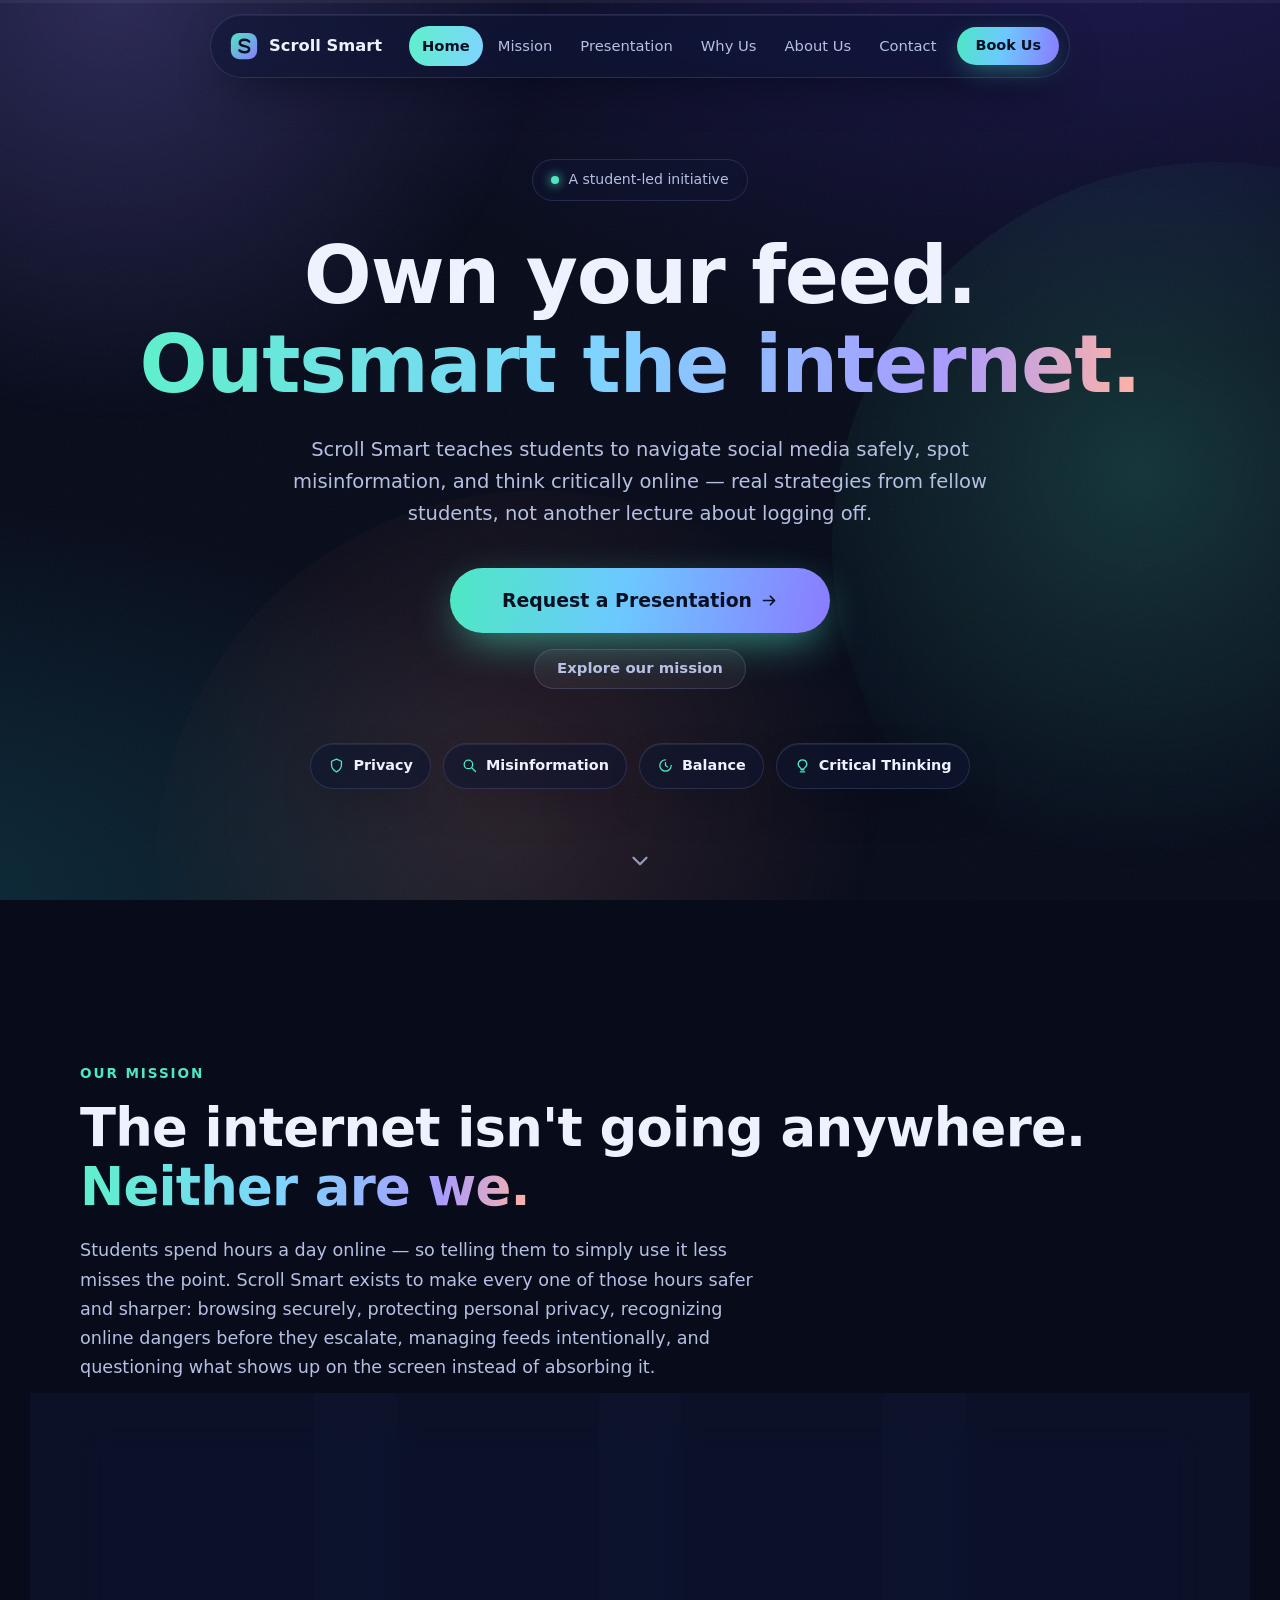
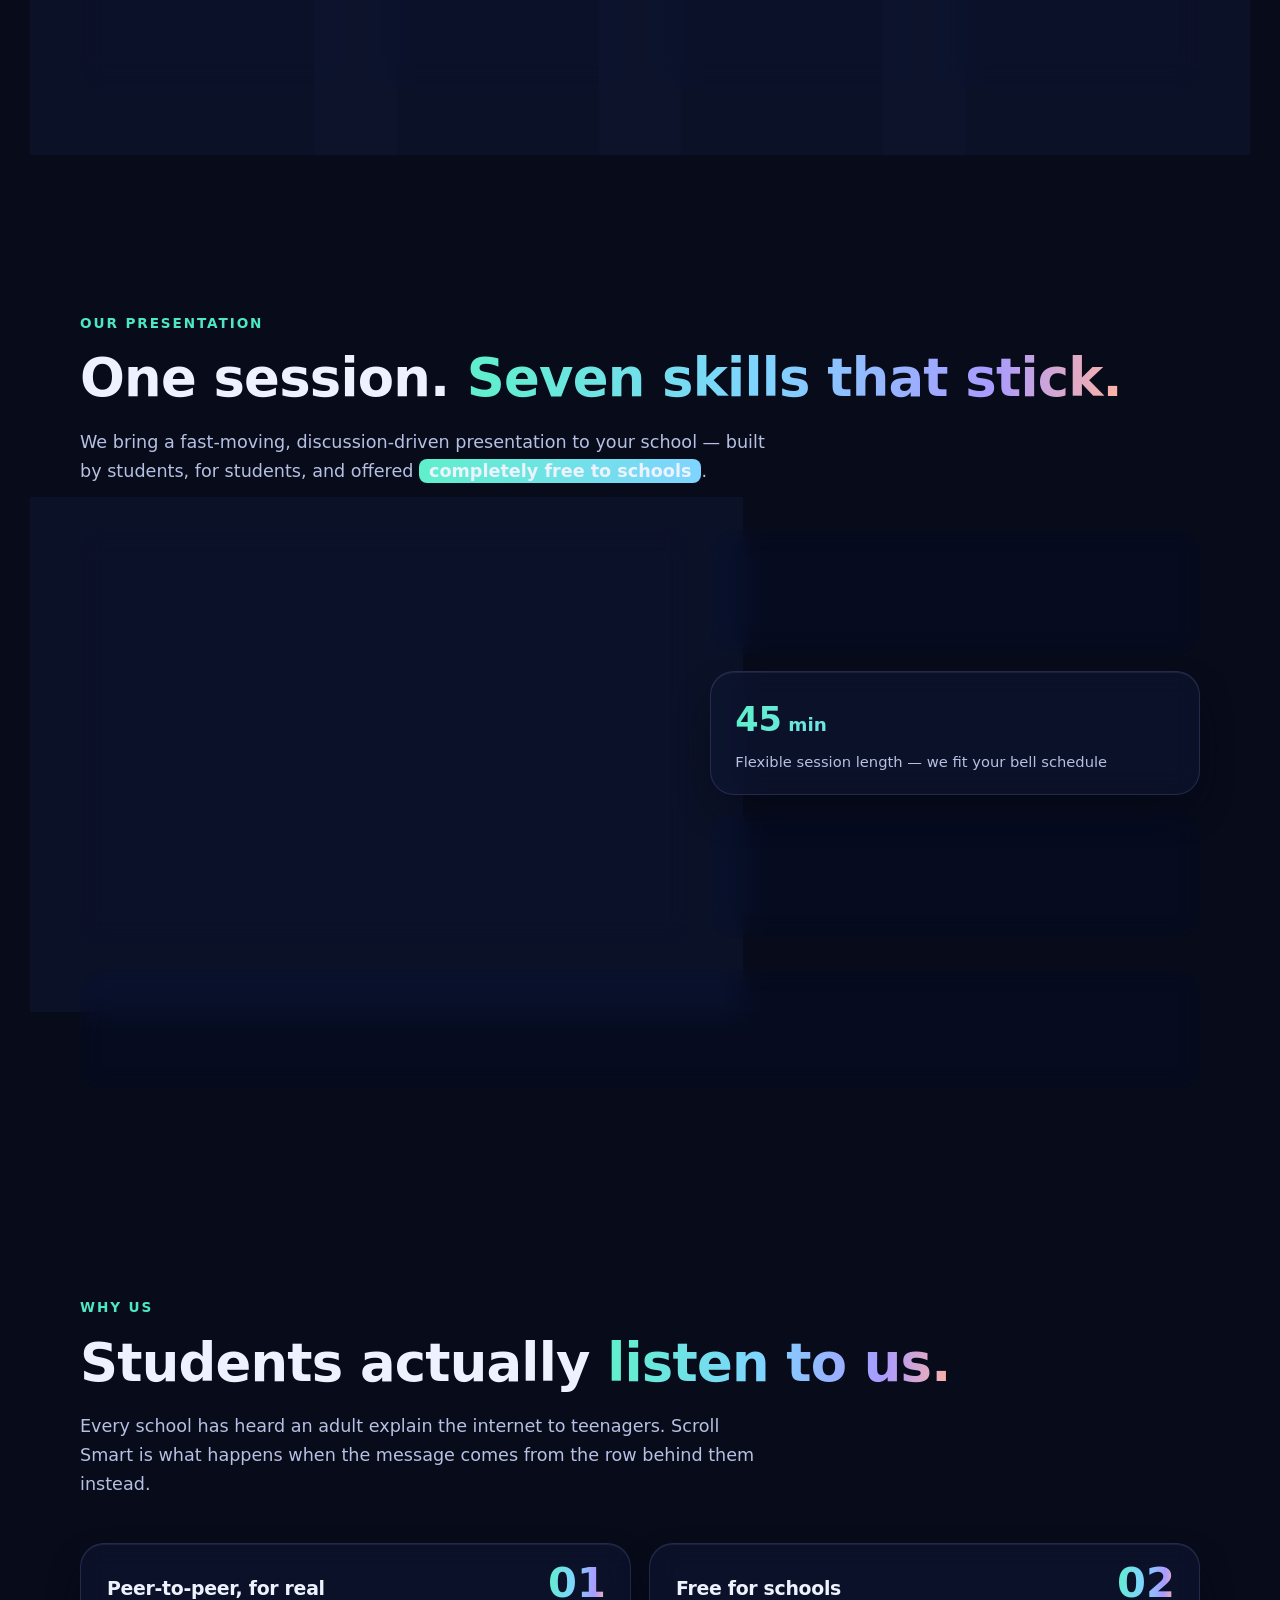
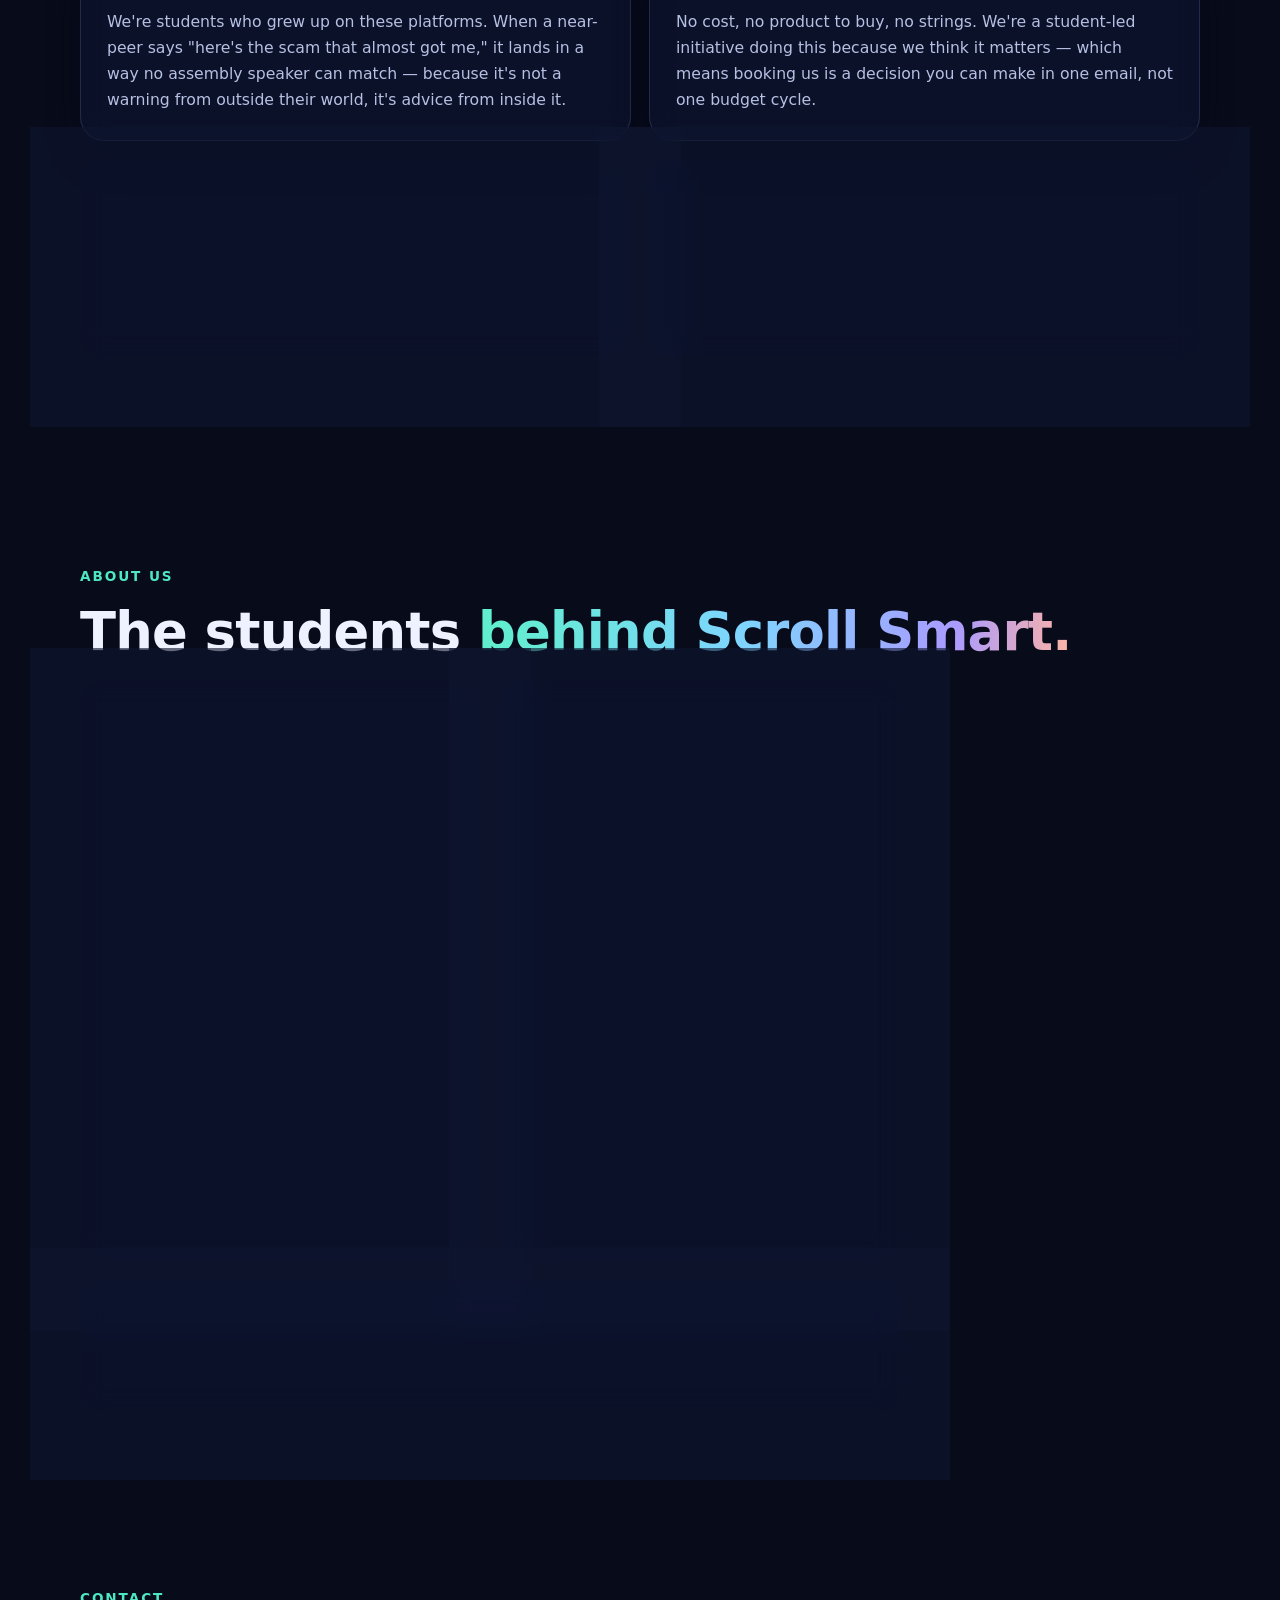
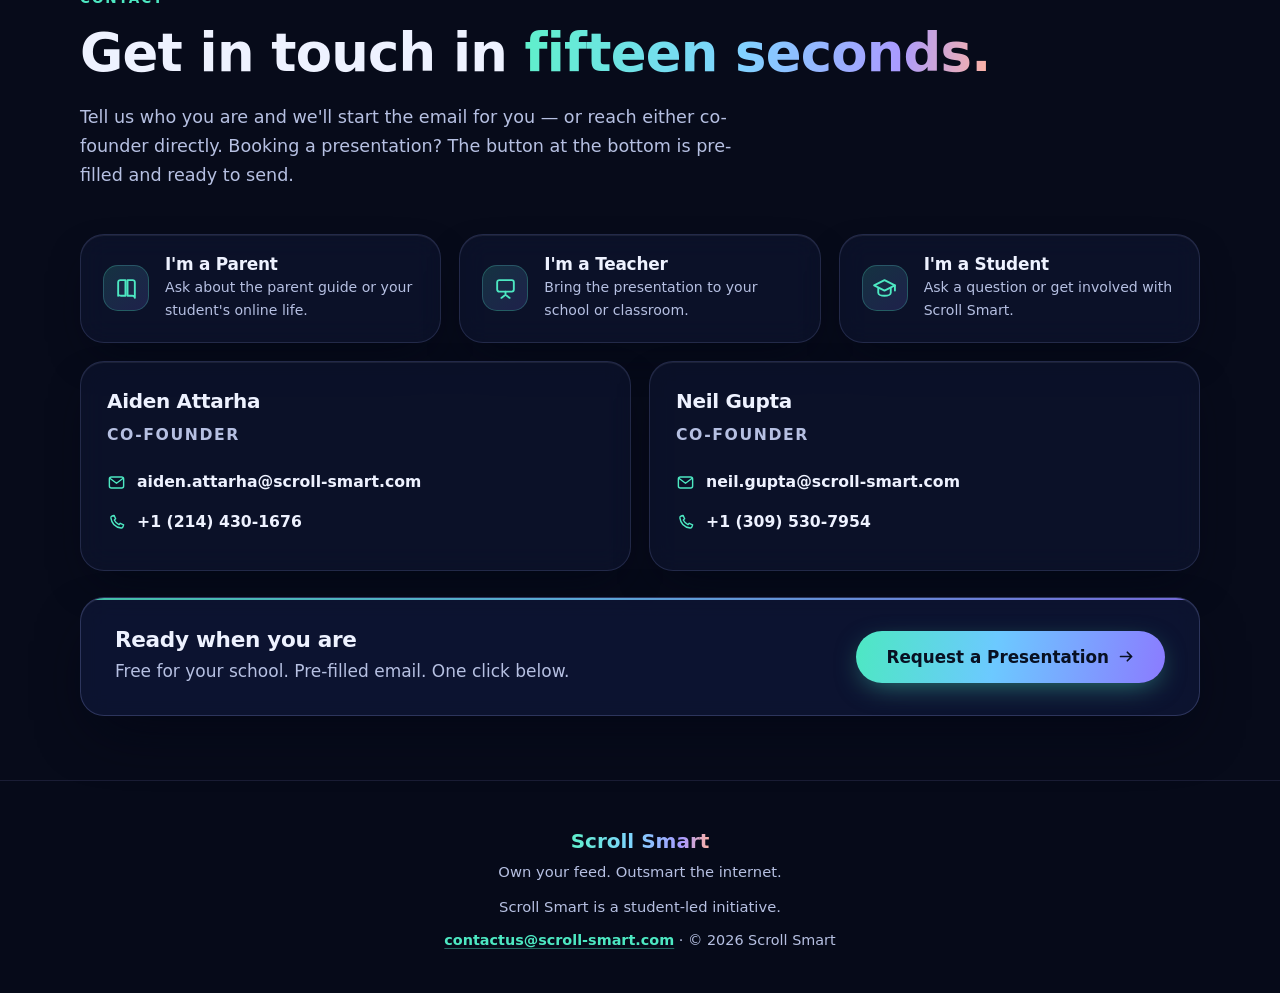
==== index.html @ 36d6d31c "Route all general CTAs to contactus@; keep founder links on their cards All four Request a Presentat" ====
<!DOCTYPE html>
<!-- "no-js" is removed by script.js; it keeps all content visible if JavaScript is unavailable -->
<html lang="en" class="no-js">
<head>
  <meta charset="UTF-8" />
  <meta name="viewport" content="width=device-width, initial-scale=1.0" />

  <!-- ============ SECURITY ============
       Content-Security-Policy: only allow what the site actually uses.
         script-src  — our script.js + the Cloudflare Web Analytics beacon
                       + the GoatCounter script (gc.zgo.at)
         style-src   — styles.css + the Google Fonts stylesheet; 'unsafe-inline'
                       is required because the design uses inline style=""
                       attributes for animation delays (--d) and chip bob (--bob)
         font-src    — Google Fonts font files
         img-src     — local images + data: (the SVG grain texture in styles.css)
                       + GoatCounter (count.js reports hits via an image GET)
         connect-src — Cloudflare Analytics + GoatCounter reporting endpoints
       If you ever add a new third-party resource, add its origin to the
       matching directive here or the browser will silently block it. -->
  <meta http-equiv="Content-Security-Policy" content="default-src 'self'; script-src 'self' https://static.cloudflareinsights.com https://gc.zgo.at; style-src 'self' 'unsafe-inline' https://fonts.googleapis.com; font-src 'self' https://fonts.gstatic.com; img-src 'self' data: https://neil.goatcounter.com; connect-src 'self' https://cloudflareinsights.com https://neil.goatcounter.com; object-src 'none'; base-uri 'self'; form-action 'self'" />
  <meta name="referrer" content="strict-origin-when-cross-origin" />

  <!-- ============================================================
       SCROLL SMART — single-page static site
       Files: index.html + styles.css + script.js (+ favicon.svg)

       QUICK EDIT GUIDE — search for these markers:
         [EDIT: PHOTO]        — Aiden's headshot (still a placeholder)
         [EDIT: TESTIMONIAL]  — testimonial quotes (section hidden by default)
         [EDIT: OG-IMAGE]     — social sharing preview image
       ============================================================ -->

  <title>Scroll Smart — Student-Led Online Safety &amp; Media Literacy Presentations</title>
  <meta name="description" content="Scroll Smart is a student-led initiative teaching students to navigate social media safely, spot misinformation, and think critically online. Free presentations for schools." />

  <!-- Open Graph (link previews in email/text/social) -->
  <meta property="og:type" content="website" />
  <meta property="og:title" content="Scroll Smart — Own Your Feed. Outsmart the Internet." />
  <meta property="og:description" content="Free, student-led presentations on online safety and media literacy for schools." />
  <!-- [EDIT: OG-IMAGE] Replace with a real 1200x630 image (e.g. assets/og-image.png)
       and use an ABSOLUTE URL once the site is deployed, e.g.
       https://yourdomain.org/assets/og-image.png -->
  <meta property="og:image" content="assets/og-image.png" />
  <meta property="og:site_name" content="Scroll Smart" />

  <!-- Twitter card -->
  <meta name="twitter:card" content="summary_large_image" />
  <meta name="twitter:title" content="Scroll Smart — Own Your Feed. Outsmart the Internet." />
  <meta name="twitter:description" content="Free, student-led presentations on online safety and media literacy for schools." />
  <meta name="twitter:image" content="assets/og-image.png" /> <!-- [EDIT: OG-IMAGE] -->

  <meta name="theme-color" content="#070b1a" />
  <link rel="icon" type="image/svg+xml" href="favicon.svg" />

  <!-- Fonts: Sora (headlines) + Inter (body). System fonts are the fallback,
       so the site still looks right if these fail to load. -->
  <link rel="preconnect" href="https://fonts.googleapis.com" />
  <link rel="preconnect" href="https://fonts.gstatic.com" crossorigin />
  <link href="https://fonts.googleapis.com/css2?family=Inter:wght@400;500;600;700&family=Sora:wght@600;700;800&display=swap" rel="stylesheet" />

  <link rel="stylesheet" href="styles.css" />
</head>

<body>

  <!-- Animated gradient background: fixed blobs that drift behind the glass panels.
       Purely decorative — hidden from assistive tech. -->
  <div class="bg" aria-hidden="true">
    <div class="blob blob-a"></div>
    <div class="blob blob-b"></div>
    <div class="blob blob-c"></div>
    <div class="grain"></div>
  </div>

  <!-- Scroll progress bar (thin gradient line pinned to the top of the viewport) -->
  <div class="progress" aria-hidden="true"><span id="progress-bar"></span></div>

  <!-- ============ FLOATING GLASS NAV ============ -->
  <header class="nav-wrap">
    <nav class="nav glass" aria-label="Main navigation">
      <a class="nav-brand" href="#home">
        <svg class="brand-mark" viewBox="0 0 32 32" aria-hidden="true" focusable="false">
          <defs>
            <linearGradient id="bm" x1="0" y1="0" x2="1" y2="1">
              <stop offset="0" stop-color="#4de8c2"/><stop offset="1" stop-color="#8b7bff"/>
            </linearGradient>
          </defs>
          <rect x="2" y="2" width="28" height="28" rx="9" fill="url(#bm)"/>
          <path d="M21.5 11.2c-1-1.1-2.8-1.9-5-1.9-2.9 0-5 1.4-5 3.5 0 4.6 10 2.1 10 6.4 0 2.1-2.2 3.5-5.1 3.5-2.3 0-4.2-.8-5.3-2" fill="none" stroke="#081022" stroke-width="2.6" stroke-linecap="round"/>
        </svg>
        <span>Scroll&nbsp;Smart</span>
      </a>

      <button class="nav-toggle" id="nav-toggle" aria-expanded="false" aria-controls="nav-links" aria-label="Open menu">
        <span></span><span></span>
      </button>

      <ul class="nav-links" id="nav-links">
        <li><a href="#home" class="nav-link" data-nav>Home</a></li>
        <li><a href="#mission" class="nav-link" data-nav>Mission</a></li>
        <li><a href="#presentation" class="nav-link" data-nav>Presentation</a></li>
        <li><a href="#why-us" class="nav-link" data-nav>Why Us</a></li>
        <li><a href="#about" class="nav-link" data-nav>About Us</a></li>
        <li><a href="#contact" class="nav-link" data-nav>Contact</a></li>
        <!-- If you unhide the Testimonials section, you can add its nav link here:
        <li><a href="#testimonials" class="nav-link" data-nav>Testimonials</a></li> -->
      </ul>

      <!-- Same pre-filled mailto used by every CTA on the page (goes to the shared contactus@ inbox) -->
      <a class="btn btn-primary btn-nav" data-goatcounter-click="cta-request-nav" href="mailto:contactus@scroll-smart.com?subject=Presentation%20Request%20%E2%80%94%20%5BYour%20School%20Name%5D&body=Hi%20Scroll%20Smart%20team%2C%0A%0ASchool%20name%3A%20%0AContact%20person%20%26%20role%3A%20%0APreferred%20dates%2Ftimes%3A%20%0AGrade%20level(s)%20%26%20audience%20size%3A%20%0A%0AWe%27re%20interested%20in%20scheduling%20a%20Scroll%20Smart%20presentation%20at%20our%20school.%0A%0AThank%20you!">Book&nbsp;Us</a>
    </nav>
  </header>

  <main>

    <!-- ============ 1. HERO ============ -->
    <section class="section hero" id="home">
      <div class="container hero-inner">
        <p class="eyebrow" data-reveal>
          <span class="eyebrow-dot" aria-hidden="true"></span>
          A student-led initiative
        </p>

        <h1 class="hero-title" data-reveal style="--d:.08s">
          Own your feed.<br>
          <span class="grad-text">Outsmart the internet.</span>
        </h1>

        <p class="hero-sub" data-reveal style="--d:.16s">
          Scroll Smart teaches students to navigate social media safely, spot misinformation,
          and think critically online — real strategies from fellow students,
          not another lecture about logging off.
        </p>

        <!-- Stacked CTA hierarchy: one dominant primary, one quiet secondary below it -->
        <div class="hero-cta" data-reveal style="--d:.24s">
          <!-- Primary conversion CTA — pre-filled mailto to the shared contactus@ inbox -->
          <a class="btn btn-primary btn-hero" data-goatcounter-click="cta-request-hero" href="mailto:contactus@scroll-smart.com?subject=Presentation%20Request%20%E2%80%94%20%5BYour%20School%20Name%5D&body=Hi%20Scroll%20Smart%20team%2C%0A%0ASchool%20name%3A%20%0AContact%20person%20%26%20role%3A%20%0APreferred%20dates%2Ftimes%3A%20%0AGrade%20level(s)%20%26%20audience%20size%3A%20%0A%0AWe%27re%20interested%20in%20scheduling%20a%20Scroll%20Smart%20presentation%20at%20our%20school.%0A%0AThank%20you!">
            Request a Presentation
            <svg viewBox="0 0 20 20" aria-hidden="true" focusable="false"><path d="M3 10h13m-5-5 5 5-5 5" fill="none" stroke="currentColor" stroke-width="2" stroke-linecap="round" stroke-linejoin="round"/></svg>
          </a>
          <a class="btn btn-quiet" data-goatcounter-click="cta-explore-mission" href="#mission">Explore our mission</a>
        </div>

        <!-- Floating topic chips — gentle bob animation, purely decorative accents -->
        <ul class="hero-chips" data-reveal style="--d:.34s">
          <li class="chip glass">
            <svg viewBox="0 0 24 24" aria-hidden="true" focusable="false"><path d="M12 3l7 3v5c0 4.5-3 8.2-7 10-4-1.8-7-5.5-7-10V6l7-3z" fill="none" stroke="currentColor" stroke-width="1.8" stroke-linejoin="round"/></svg>
            Privacy
          </li>
          <li class="chip glass" style="--bob:.6s">
            <svg viewBox="0 0 24 24" aria-hidden="true" focusable="false"><circle cx="10.5" cy="10.5" r="6" fill="none" stroke="currentColor" stroke-width="1.8"/><path d="m15.5 15.5 5 5" stroke="currentColor" stroke-width="1.8" stroke-linecap="round"/></svg>
            Misinformation
          </li>
          <li class="chip glass" style="--bob:1.2s">
            <svg viewBox="0 0 24 24" aria-hidden="true" focusable="false"><path d="M12 4a8 8 0 1 0 8 8" fill="none" stroke="currentColor" stroke-width="1.8" stroke-linecap="round"/><path d="M12 8v4l3 2" fill="none" stroke="currentColor" stroke-width="1.8" stroke-linecap="round" stroke-linejoin="round"/></svg>
            Balance
          </li>
          <li class="chip glass" style="--bob:1.8s">
            <svg viewBox="0 0 24 24" aria-hidden="true" focusable="false"><path d="M9 21h6m-5-3h4m-2-14a6 6 0 0 0-3.5 10.9c.9.7 1.5 1.3 1.5 2.1h4c0-.8.6-1.4 1.5-2.1A6 6 0 0 0 12 4z" fill="none" stroke="currentColor" stroke-width="1.8" stroke-linecap="round" stroke-linejoin="round"/></svg>
            Critical Thinking
          </li>
        </ul>
      </div>

      <a class="scroll-hint" href="#mission" aria-label="Scroll to Our Mission">
        <svg viewBox="0 0 24 24" aria-hidden="true" focusable="false"><path d="m6 9 6 6 6-6" fill="none" stroke="currentColor" stroke-width="2" stroke-linecap="round" stroke-linejoin="round"/></svg>
      </a>
    </section>

    <!-- ============ 2. OUR MISSION ============ -->
    <section class="section" id="mission">
      <div class="container">
        <p class="kicker" data-reveal>Our Mission</p>
        <h2 class="section-title" data-reveal style="--d:.06s">
          The internet isn't going anywhere.<br class="desk-only">
          <span class="grad-text">Neither are we.</span>
        </h2>
        <p class="section-lead" data-reveal style="--d:.12s">
          Students spend hours a day online — so telling them to simply use it less misses the point.
          Scroll Smart exists to make every one of those hours safer and sharper: browsing securely,
          protecting personal privacy, recognizing online dangers before they escalate, managing feeds
          intentionally, and questioning what shows up on the screen instead of absorbing it.
        </p>

        <div class="card-grid four" data-reveal style="--d:.18s">
          <article class="card glass">
            <div class="card-icon" aria-hidden="true">
              <svg viewBox="0 0 24 24" focusable="false"><path d="M12 3l7 3v5c0 4.5-3 8.2-7 10-4-1.8-7-5.5-7-10V6l7-3z" fill="none" stroke="currentColor" stroke-width="1.8" stroke-linejoin="round"/><path d="m9 12 2 2 4-4" fill="none" stroke="currentColor" stroke-width="1.8" stroke-linecap="round" stroke-linejoin="round"/></svg>
            </div>
            <h3>Privacy</h3>
            <p>What you share, who can see it, and how to lock down accounts before it matters.</p>
          </article>

          <article class="card glass">
            <div class="card-icon" aria-hidden="true">
              <svg viewBox="0 0 24 24" focusable="false"><circle cx="10.5" cy="10.5" r="6" fill="none" stroke="currentColor" stroke-width="1.8"/><path d="m15.5 15.5 5 5" stroke="currentColor" stroke-width="1.8" stroke-linecap="round"/><path d="M8 10.5h5" stroke="currentColor" stroke-width="1.8" stroke-linecap="round"/></svg>
            </div>
            <h3>Misinformation</h3>
            <p>Fast, practical checks for spotting fake stories, doctored media, and misleading claims.</p>
          </article>

          <article class="card glass">
            <div class="card-icon" aria-hidden="true">
              <svg viewBox="0 0 24 24" focusable="false"><path d="M9 21h6m-5-3h4m-2-14a6 6 0 0 0-3.5 10.9c.9.7 1.5 1.3 1.5 2.1h4c0-.8.6-1.4 1.5-2.1A6 6 0 0 0 12 4z" fill="none" stroke="currentColor" stroke-width="1.8" stroke-linecap="round" stroke-linejoin="round"/></svg>
            </div>
            <h3>Critical Thinking</h3>
            <p>Asking who made this, why, and what it wants from you — before you like, share, or believe.</p>
          </article>

          <article class="card glass">
            <div class="card-icon" aria-hidden="true">
              <svg viewBox="0 0 24 24" focusable="false"><path d="M12 4a8 8 0 1 0 8 8" fill="none" stroke="currentColor" stroke-width="1.8" stroke-linecap="round"/><path d="M12 8v4l3 2" fill="none" stroke="currentColor" stroke-width="1.8" stroke-linecap="round" stroke-linejoin="round"/></svg>
            </div>
            <h3>Balance</h3>
            <p>Shaping your feed and your habits on purpose, so the algorithm works for you — not on you.</p>
          </article>
        </div>
      </div>
    </section>

    <!-- ============ 3. OUR PRESENTATION ============ -->
    <section class="section" id="presentation">
      <div class="container">
        <p class="kicker" data-reveal>Our Presentation</p>
        <h2 class="section-title" data-reveal style="--d:.06s">
          One session. <span class="grad-text">Seven skills that stick.</span>
        </h2>
        <p class="section-lead" data-reveal style="--d:.12s">
          We bring a fast-moving, discussion-driven presentation to your school —
          built by students, for students, and offered
          <strong class="free-mark">completely free to schools</strong>.
        </p>

        <div class="present-layout" data-reveal style="--d:.18s">
          <ul class="topic-list glass" aria-label="Presentation topics">
            <li><span class="tick" aria-hidden="true">✓</span> Navigating social media responsibly</li>
            <li><span class="tick" aria-hidden="true">✓</span> Spotting misinformation and manipulated media</li>
            <li><span class="tick" aria-hidden="true">✓</span> Protecting privacy and personal information</li>
            <li><span class="tick" aria-hidden="true">✓</span> Recognizing common online dangers</li>
            <li><span class="tick" aria-hidden="true">✓</span> Managing feeds and screen habits thoughtfully</li>
            <li><span class="tick" aria-hidden="true">✓</span> Avoiding inappropriate content</li>
            <li><span class="tick" aria-hidden="true">✓</span> Thinking critically about online information</li>
          </ul>

          <div class="stats">
            <div class="stat glass">
              <span class="stat-num"><span data-count="0" data-prefix="$">$0</span></span>
              <span class="stat-label">Cost to your school — free, no catch</span>
            </div>
            <div class="stat glass">
              <span class="stat-num"><span data-count="45">45</span><em>&nbsp;min</em></span>
              <span class="stat-label">Flexible session length — we fit your bell schedule</span>
            </div>
            <div class="stat glass">
              <span class="stat-num"><span data-count="7">7</span><em>&nbsp;topics</em></span>
              <span class="stat-label">Core skills covered, with live examples and Q&amp;A</span>
            </div>
          </div>
        </div>

        <!-- Repeated conversion CTA after the Presentation section -->
        <div class="cta-banner glass-strong" data-reveal style="--d:.24s">
          <div>
            <h3>Bring Scroll Smart to your school</h3>
            <p>One email is all it takes — the subject and details are pre-filled for you.</p>
          </div>
          <a class="btn btn-primary btn-lg" data-goatcounter-click="cta-request-mid" href="mailto:contactus@scroll-smart.com?subject=Presentation%20Request%20%E2%80%94%20%5BYour%20School%20Name%5D&body=Hi%20Scroll%20Smart%20team%2C%0A%0ASchool%20name%3A%20%0AContact%20person%20%26%20role%3A%20%0APreferred%20dates%2Ftimes%3A%20%0AGrade%20level(s)%20%26%20audience%20size%3A%20%0A%0AWe%27re%20interested%20in%20scheduling%20a%20Scroll%20Smart%20presentation%20at%20our%20school.%0A%0AThank%20you!">
            Request a Presentation
            <svg viewBox="0 0 20 20" aria-hidden="true" focusable="false"><path d="M3 10h13m-5-5 5 5-5 5" fill="none" stroke="currentColor" stroke-width="2" stroke-linecap="round" stroke-linejoin="round"/></svg>
          </a>
        </div>
      </div>
    </section>

    <!-- ============ 4. WHY US ============ -->
    <section class="section" id="why-us">
      <div class="container">
        <p class="kicker" data-reveal>Why Us</p>
        <h2 class="section-title" data-reveal style="--d:.06s">
          Students actually <span class="grad-text">listen to us.</span>
        </h2>
        <p class="section-lead" data-reveal style="--d:.12s">
          Every school has heard an adult explain the internet to teenagers.
          Scroll Smart is what happens when the message comes from the row behind them instead.
        </p>

        <div class="card-grid two" data-reveal style="--d:.18s">
          <article class="card glass why-card">
            <span class="why-num" aria-hidden="true">01</span>
            <h3>Peer-to-peer, for real</h3>
            <p>We're students who grew up on these platforms. When a near-peer says "here's the scam that
               almost got me," it lands in a way no assembly speaker can match — because it's not a warning
               from outside their world, it's advice from inside it.</p>
          </article>

          <article class="card glass why-card">
            <span class="why-num" aria-hidden="true">02</span>
            <h3>Free for schools</h3>
            <p>No cost, no product to buy, no strings. We're a student-led initiative doing this because
               we think it matters — which means booking us is a decision you can make in one email,
               not one budget cycle.</p>
          </article>

          <article class="card glass why-card">
            <span class="why-num" aria-hidden="true">03</span>
            <h3>Practical, not preachy</h3>
            <p>We never tell students to delete their apps. We show them how to audit a privacy setting,
               reverse-image-search a viral post, and reshape a feed — concrete moves they can make on
               their own phones the same afternoon.</p>
          </article>

          <article class="card glass why-card">
            <span class="why-num" aria-hidden="true">04</span>
            <h3>Evidence-minded</h3>
            <p>Our content draws on published media-literacy research and how platforms actually work —
               recommendation systems, engagement incentives, dark patterns — not scare stories or
               secondhand myths about "kids these days."</p>
          </article>
        </div>
      </div>
    </section>

    <!-- ============ 5. TESTIMONIALS (HIDDEN BY DEFAULT) ============
         HOW TO UNHIDE: delete the class "is-hidden" from the <section> tag
         below (keep "section"), then fill in the [EDIT: TESTIMONIAL] quotes.
         Optionally add a Testimonials link to the nav (see comment in <nav>).
         ============================================================== -->
    <section class="section is-hidden" id="testimonials">
      <div class="container">
        <p class="kicker" data-reveal>Trusted By Educators</p>
        <h2 class="section-title" data-reveal style="--d:.06s">
          What schools <span class="grad-text">are saying.</span>
        </h2>

        <div class="card-grid three" data-reveal style="--d:.12s">
          <!-- [EDIT: TESTIMONIAL] Quote 1 -->
          <figure class="card glass quote-card">
            <div class="quote-mark" aria-hidden="true">&ldquo;</div>
            <blockquote><p>[TESTIMONIAL PLACEHOLDER — one or two sentences from an educator about the presentation's impact.]</p></blockquote>
            <figcaption>
              <span class="quote-name">[Name Placeholder]</span>
              <span class="quote-role">[Title, School Name]</span>
            </figcaption>
          </figure>

          <!-- [EDIT: TESTIMONIAL] Quote 2 -->
          <figure class="card glass quote-card">
            <div class="quote-mark" aria-hidden="true">&ldquo;</div>
            <blockquote><p>[TESTIMONIAL PLACEHOLDER — one or two sentences from an educator about the presentation's impact.]</p></blockquote>
            <figcaption>
              <span class="quote-name">[Name Placeholder]</span>
              <span class="quote-role">[Title, School Name]</span>
            </figcaption>
          </figure>

          <!-- [EDIT: TESTIMONIAL] Quote 3 -->
          <figure class="card glass quote-card">
            <div class="quote-mark" aria-hidden="true">&ldquo;</div>
            <blockquote><p>[TESTIMONIAL PLACEHOLDER — one or two sentences from an educator about the presentation's impact.]</p></blockquote>
            <figcaption>
              <span class="quote-name">[Name Placeholder]</span>
              <span class="quote-role">[Title, School Name]</span>
            </figcaption>
          </figure>
        </div>
      </div>
    </section>

    <!-- ============ 6. CO-FOUNDERS / ABOUT ============ -->
    <section class="section" id="about">
      <div class="container">
        <p class="kicker" data-reveal>About Us</p>
        <h2 class="section-title" data-reveal style="--d:.06s">
          The students <span class="grad-text">behind Scroll Smart.</span>
        </h2>

        <div class="card-grid two founders" data-reveal style="--d:.12s">
          <article class="card glass founder-card">
            <!-- Aiden photo pending -->
            <!-- [EDIT: PHOTO] When ready, replace this placeholder div with:
                 <img class="founder-photo" src="assets/aiden.jpg" alt="Aiden Attarha, Co-Founder" width="118" height="118" /> -->
            <div class="founder-photo placeholder" role="img" aria-label="Placeholder headshot for Aiden Attarha"><span aria-hidden="true">AA</span></div>
            <h3>Aiden Attarha</h3>
            <p class="founder-role">Co-Founder</p>
            <p class="founder-bio">Aiden Attarha is a high school student and aspiring electrical engineer who has seen firsthand how easily the internet's darker corners can reach young people. Whether he's climbing, gaming, or building hardware, he brings the same focus to Scroll Smart's mission: giving students the awareness to enjoy the online world without being taken advantage of by it. He co-founded Scroll Smart to make sure students learn these lessons before the internet teaches them the hard way.</p>
          </article>

          <article class="card glass founder-card">
            <img class="founder-photo" src="assets/neil.jpg" alt="Neil Gupta, Co-Founder" width="118" height="118" />
            <h3>Neil Gupta</h3>
            <p class="founder-role">Co-Founder</p>
            <p class="founder-bio">Neil Gupta is a high school student, researcher, and developer with a passion for understanding how technology shapes the way we think. His work spans brain-computer interface research, algorithmic trading systems, and mobile app development — giving him a firsthand view of how digital platforms are engineered to capture attention. He co-founded Scroll Smart to help students turn that understanding into smarter, safer habits online.</p>
          </article>
        </div>

        <!-- ===== 7. GET INVOLVED (micro-section, lives inside About's viewport flow) ===== -->
        <aside class="involve glass" id="get-involved" data-reveal style="--d:.2s">
          <div class="involve-icon" aria-hidden="true">
            <svg viewBox="0 0 24 24" focusable="false"><circle cx="9" cy="7.5" r="3.5" fill="none" stroke="currentColor" stroke-width="1.8"/><path d="M2.5 20.5v-.75a6.5 6.5 0 0 1 13 0v.75" fill="none" stroke="currentColor" stroke-width="1.8" stroke-linecap="round"/><path d="M15.5 4.3a3.5 3.5 0 0 1 0 6.4m2 3.4a6.5 6.5 0 0 1 4 6v.4" fill="none" stroke="currentColor" stroke-width="1.8" stroke-linecap="round"/></svg>
          </div>
          <div>
            <h3>Get Involved</h3>
            <p>Scroll Smart is built by students, for students. Want to help bring the presentation
              to your school, or join the team? We'd love to hear from you.
              <!-- Same pre-filled Student template as the "I'm a Student" card in Contact -->
              <a class="text-link" data-goatcounter-click="cta-get-involved" href="mailto:contactus@scroll-smart.com?subject=Student%20Inquiry%20%E2%80%94%20Scroll%20Smart&body=Hi%20Scroll%20Smart%20team%2C%0A%0AName%3A%20%5BYour%20name%5D%0ASchool%20(optional)%3A%20%5BYour%20school%5D%0A%0AMy%20question%20%2F%20how%20I%27d%20like%20to%20get%20involved%3A%20%0A%0AThanks%2C%0A%5BYour%20name%5D">Reach out</a>.
            </p>
          </div>
        </aside>
      </div>
    </section>

    <!-- ============ 8. CONTACT ============ -->
    <section class="section" id="contact">
      <div class="container">
        <p class="kicker" data-reveal>Contact</p>
        <h2 class="section-title" data-reveal style="--d:.06s">
          Get in touch in <span class="grad-text">fifteen seconds.</span>
        </h2>
        <p class="section-lead" data-reveal style="--d:.12s">
          Tell us who you are and we'll start the email for you — or reach either
          co-founder directly. Booking a presentation? The button at the bottom is
          pre-filled and ready to send.
        </p>

        <!-- Audience quick-contact: each card opens a pre-filled email to contactus@scroll-smart.com -->
        <div class="card-grid three audience-grid" data-reveal style="--d:.16s">
          <a class="card glass audience-card" data-goatcounter-click="contact-parent" href="mailto:contactus@scroll-smart.com?subject=Parent%20Inquiry%20%E2%80%94%20Scroll%20Smart&body=Hi%20Scroll%20Smart%20team%2C%0A%0AName%3A%20%5BYour%20name%5D%0AStudent%27s%20school%20(optional)%3A%20%5BSchool%20name%5D%0A%0AI%27m%20interested%20in%20the%20parent%20guide%20%2F%20my%20question%20is%3A%20%0A%0AThanks%2C%0A%5BYour%20name%5D">
            <div class="card-icon" aria-hidden="true">
              <svg viewBox="0 0 24 24" focusable="false"><path d="M4 19V6a2 2 0 0 1 2-2h5v15H6.5A2.5 2.5 0 0 0 4 19zm16 0V6a2 2 0 0 0-2-2h-5v15h4.5a2.5 2.5 0 0 1 2.5 2z" fill="none" stroke="currentColor" stroke-width="1.8" stroke-linejoin="round"/></svg>
            </div>
            <div>
              <h3>I'm a Parent</h3>
              <p>Ask about the parent guide or your student's online life.</p>
            </div>
          </a>

          <a class="card glass audience-card" data-goatcounter-click="contact-teacher" href="mailto:contactus@scroll-smart.com?subject=Teacher%2FSchool%20Inquiry%20%E2%80%94%20Scroll%20Smart&body=Hi%20Scroll%20Smart%20team%2C%0A%0AName%3A%20%5BYour%20name%5D%0ASchool%3A%20%5BSchool%20name%5D%0ARole%3A%20%5BYour%20role%5D%0A%0AWe%27d%20like%20to%20bring%20the%20presentation%20to%20our%20school%20%2F%20learn%20about%20classroom%20materials%3A%20%0A%0AThanks%2C%0A%5BYour%20name%5D">
            <div class="card-icon" aria-hidden="true">
              <svg viewBox="0 0 24 24" focusable="false"><rect x="4" y="4" width="16" height="11" rx="2" fill="none" stroke="currentColor" stroke-width="1.8"/><path d="M12 15v3m-4 3 4-3 4 3" fill="none" stroke="currentColor" stroke-width="1.8" stroke-linecap="round" stroke-linejoin="round"/></svg>
            </div>
            <div>
              <h3>I'm a Teacher</h3>
              <p>Bring the presentation to your school or classroom.</p>
            </div>
          </a>

          <a class="card glass audience-card" data-goatcounter-click="contact-student" href="mailto:contactus@scroll-smart.com?subject=Student%20Inquiry%20%E2%80%94%20Scroll%20Smart&body=Hi%20Scroll%20Smart%20team%2C%0A%0AName%3A%20%5BYour%20name%5D%0ASchool%20(optional)%3A%20%5BYour%20school%5D%0A%0AMy%20question%20%2F%20how%20I%27d%20like%20to%20get%20involved%3A%20%0A%0AThanks%2C%0A%5BYour%20name%5D">
            <div class="card-icon" aria-hidden="true">
              <svg viewBox="0 0 24 24" focusable="false"><path d="M12 4 2 9l10 5 10-5-10-5z" fill="none" stroke="currentColor" stroke-width="1.8" stroke-linejoin="round"/><path d="M6 11.5V16c0 1.7 2.7 3 6 3s6-1.3 6-3v-4.5M22 9v5" fill="none" stroke="currentColor" stroke-width="1.8" stroke-linecap="round"/></svg>
            </div>
            <div>
              <h3>I'm a Student</h3>
              <p>Ask a question or get involved with Scroll Smart.</p>
            </div>
          </a>
        </div>

        <div class="card-grid two contact-grid" data-reveal style="--d:.18s">
          <div class="card glass contact-card">
            <h3>Aiden Attarha</h3>
            <p class="founder-role">Co-Founder</p>
            <a class="contact-line" data-goatcounter-click="email-aiden" href="mailto:aiden.attarha@scroll-smart.com">
              <svg viewBox="0 0 24 24" aria-hidden="true" focusable="false"><rect x="3" y="5" width="18" height="14" rx="2.5" fill="none" stroke="currentColor" stroke-width="1.8"/><path d="m4 7 8 6 8-6" fill="none" stroke="currentColor" stroke-width="1.8" stroke-linecap="round" stroke-linejoin="round"/></svg>
              aiden.attarha@scroll-smart.com
            </a>
            <a class="contact-line" data-goatcounter-click="phone-aiden" href="tel:+12144301676">
              <svg viewBox="0 0 24 24" aria-hidden="true" focusable="false"><path d="M6.6 3.8 8.9 3l2 4.3-1.7 1.5a13 13 0 0 0 5.9 5.9l1.6-1.7 4.3 2-.8 2.3c-.3 1-1.3 1.8-2.4 1.6C10.4 18 5.9 13.5 4.9 6.2c-.1-1.1.6-2 1.7-2.4z" fill="none" stroke="currentColor" stroke-width="1.8" stroke-linejoin="round"/></svg>
              +1 (214) 430-1676
            </a>
          </div>

          <div class="card glass contact-card">
            <h3>Neil Gupta</h3>
            <p class="founder-role">Co-Founder</p>
            <a class="contact-line" data-goatcounter-click="email-neil" href="mailto:neil.gupta@scroll-smart.com">
              <svg viewBox="0 0 24 24" aria-hidden="true" focusable="false"><rect x="3" y="5" width="18" height="14" rx="2.5" fill="none" stroke="currentColor" stroke-width="1.8"/><path d="m4 7 8 6 8-6" fill="none" stroke="currentColor" stroke-width="1.8" stroke-linecap="round" stroke-linejoin="round"/></svg>
              neil.gupta@scroll-smart.com
            </a>
            <a class="contact-line" data-goatcounter-click="phone-neil" href="tel:+13095307954">
              <svg viewBox="0 0 24 24" aria-hidden="true" focusable="false"><path d="M6.6 3.8 8.9 3l2 4.3-1.7 1.5a13 13 0 0 0 5.9 5.9l1.6-1.7 4.3 2-.8 2.3c-.3 1-1.3 1.8-2.4 1.6C10.4 18 5.9 13.5 4.9 6.2c-.1-1.1.6-2 1.7-2.4z" fill="none" stroke="currentColor" stroke-width="1.8" stroke-linejoin="round"/></svg>
              +1 (309) 530-7954
            </a>
          </div>
        </div>

        <!-- Final conversion CTA -->
        <div class="cta-banner glass-strong" data-reveal style="--d:.24s">
          <div>
            <h3>Ready when you are</h3>
            <p>Free for your school. Pre-filled email. One click below.</p>
          </div>
          <a class="btn btn-primary btn-lg" data-goatcounter-click="cta-request-contact" href="mailto:contactus@scroll-smart.com?subject=Presentation%20Request%20%E2%80%94%20%5BYour%20School%20Name%5D&body=Hi%20Scroll%20Smart%20team%2C%0A%0ASchool%20name%3A%20%0AContact%20person%20%26%20role%3A%20%0APreferred%20dates%2Ftimes%3A%20%0AGrade%20level(s)%20%26%20audience%20size%3A%20%0A%0AWe%27re%20interested%20in%20scheduling%20a%20Scroll%20Smart%20presentation%20at%20our%20school.%0A%0AThank%20you!">
            Request a Presentation
            <svg viewBox="0 0 20 20" aria-hidden="true" focusable="false"><path d="M3 10h13m-5-5 5 5-5 5" fill="none" stroke="currentColor" stroke-width="2" stroke-linecap="round" stroke-linejoin="round"/></svg>
          </a>
        </div>
      </div>
    </section>
  </main>

  <!-- ============ FOOTER ============ -->
  <footer class="footer">
    <div class="container footer-inner">
      <div class="footer-brand">
        <span class="footer-name">Scroll Smart</span>
        <span class="footer-tag">Own your feed. Outsmart the internet.</span>
      </div>
      <p class="footer-line">Scroll Smart is a student-led initiative.</p>
      <p class="footer-meta">
        <!-- General contact address (founders' individual emails live in the Contact section) -->
        <a class="text-link" data-goatcounter-click="email-footer" href="mailto:contactus@scroll-smart.com">contactus@scroll-smart.com</a>
        <span aria-hidden="true"> · </span>
        © <span id="year">2026</span> Scroll Smart
      </p>
    </div>
  </footer>

  <script src="script.js"></script>

  <!-- ============ ANALYTICS: Cloudflare Web Analytics ============
       Token is configured. Stats live at dash.cloudflare.com →
       Analytics & Logs → Web Analytics. Cookieless — no consent banner needed.
       Details in ANALYTICS.md. -->
  <script defer src='https://static.cloudflareinsights.com/beacon.min.js' data-cf-beacon='{"token": "58046425e6104b0e82a09cc996667f0b"}'></script>

  <!-- ============ ANALYTICS: GoatCounter (click + section-reach events) ============
       Site code "neil" — dashboard at https://neil.goatcounter.com. If the site
       code ever changes, update it in THREE places: the data-goatcounter URL
       below, and the img-src + connect-src entries in the CSP meta tag above.
       count.js auto-tracks clicks on every element with a data-goatcounter-click
       attribute; section-reach events fire from script.js. Cookieless — no
       consent banner needed. Event names are documented in ANALYTICS.md. -->
  <script data-goatcounter="https://neil.goatcounter.com/count" async src="https://gc.zgo.at/count.js"></script>
</body>
</html>
---- styles.css ----
/* ==========================================================================
   SCROLL SMART — styles.css
   Glassmorphism over an animated gradient, tuned for low-end hardware:
   - Only transform/opacity are animated (GPU-friendly, no layout thrash)
   - backdrop-filter is limited to visible glass panels, with an opaque-ish
     fallback for browsers that don't support it
   - Scroll-snap is "proximity" on large screens only, and off entirely for
     small screens / short viewports / reduced-motion users
   ========================================================================== */

/* ---------- 1. Design tokens ---------- */
:root {
  /* Palette: deep indigo base + electric teal / violet / soft coral accents */
  --bg-0: #070b1a;
  --bg-1: #0c1230;
  --ink: #eef2ff;          /* primary text  — AA on all panels below */
  --ink-soft: #b6c0e2;     /* secondary text */
  --teal: #4de8c2;
  --violet: #8b7bff;
  --coral: #ff8e7a;
  --sky: #6cc9ff;

  /* Glass panels — dark, mostly opaque so text always passes WCAG AA */
  --glass-bg: rgba(15, 21, 48, 0.62);
  --glass-bg-solid: rgba(15, 21, 48, 0.92);   /* fallback, no backdrop-filter */
  --glass-border: rgba(160, 175, 255, 0.16);
  --glass-highlight: rgba(255, 255, 255, 0.07);

  --grad-accent: linear-gradient(100deg, var(--teal), var(--sky) 45%, var(--violet));
  --grad-text: linear-gradient(95deg, #5ff0cb, #7fd4ff 45%, #a99bff 80%, #ffb3a3);

  --radius-lg: 24px;
  --radius-md: 18px;
  --radius-pill: 999px;

  --font-head: "Sora", "Segoe UI", system-ui, -apple-system, sans-serif;
  --font-body: "Inter", "Segoe UI", system-ui, -apple-system, sans-serif;

  --nav-h: 64px;
  --ease-out: cubic-bezier(0.22, 1, 0.36, 1);
}

/* ---------- 2. Reset & base ---------- */
*, *::before, *::after { box-sizing: border-box; margin: 0; padding: 0; }

html {
  color-scheme: dark;
  scroll-behavior: smooth;
  /* Anchor jumps land clear of the floating nav */
  scroll-padding-top: calc(var(--nav-h) + 20px);
}

body {
  font-family: var(--font-body);
  font-size: 1.0625rem;
  line-height: 1.65;
  color: var(--ink);
  background-color: var(--bg-0);
  /* Static base gradient — the moving blobs layer on top of this */
  background-image:
    radial-gradient(120% 90% at 85% -10%, #1b1650 0%, transparent 55%),
    radial-gradient(110% 80% at -10% 100%, #0b2b3a 0%, transparent 55%);
  background-attachment: fixed;
  overflow-x: hidden;
  -webkit-font-smoothing: antialiased;
}

img, svg { display: block; max-width: 100%; }
ul { list-style: none; }
a { color: inherit; text-decoration: none; }

h1, h2, h3 { font-family: var(--font-head); line-height: 1.12; letter-spacing: -0.015em; }

::selection { background: rgba(77, 232, 194, 0.35); color: #fff; }

:focus-visible {
  outline: 2px solid var(--teal);
  outline-offset: 3px;
  border-radius: 6px;
}

/* ---------- 3. Animated background (blobs + grain) ---------- */
.bg {
  position: fixed;
  inset: 0;
  z-index: -1;
  overflow: hidden;
  pointer-events: none;
}

/* Soft-edged radial gradients — no filter:blur() needed, so they're cheap.
   Animated with transform only. */
.blob {
  position: absolute;
  width: 60vmax;
  aspect-ratio: 1;
  border-radius: 50%;
  opacity: 0.55;
  will-change: transform;
  animation: drift 30s var(--ease-out) infinite alternate;
}
.blob-a {
  top: -22vmax; left: -12vmax;
  background: radial-gradient(circle at 35% 35%, rgba(139, 123, 255, 0.5), transparent 62%);
}
.blob-b {
  top: 18%; right: -25vmax;
  background: radial-gradient(circle at 40% 40%, rgba(77, 232, 194, 0.34), transparent 62%);
  animation-duration: 38s;
  animation-delay: -8s;
}
.blob-c {
  bottom: -28vmax; left: 12%;
  background: radial-gradient(circle at 45% 40%, rgba(255, 142, 122, 0.26), transparent 62%);
  animation-duration: 34s;
  animation-delay: -16s;
}

@keyframes drift {
  0%   { transform: translate3d(0, 0, 0) scale(1); }
  50%  { transform: translate3d(6vmax, -4vmax, 0) scale(1.12); }
  100% { transform: translate3d(-5vmax, 5vmax, 0) scale(0.94); }
}

/* Barely-there film grain for a premium, non-flat feel (static, very cheap) */
.grain {
  position: absolute;
  inset: 0;
  opacity: 0.05;
  background-image: url("data:image/svg+xml,%3Csvg xmlns='http://www.w3.org/2000/svg' width='140' height='140'%3E%3Cfilter id='n'%3E%3CfeTurbulence type='fractalNoise' baseFrequency='0.9' numOctaves='2'/%3E%3C/filter%3E%3Crect width='100%25' height='100%25' filter='url(%23n)'/%3E%3C/svg%3E");
}

/* ---------- 4. Scroll progress bar ---------- */
.progress {
  position: fixed;
  top: 0; left: 0; right: 0;
  height: 3px;
  z-index: 120;
  background: rgba(255, 255, 255, 0.05);
}
.progress span {
  display: block;
  height: 100%;
  width: 100%;
  background: var(--grad-accent);
  transform: scaleX(0);
  transform-origin: left;
  border-radius: 0 2px 2px 0;
}

/* ---------- 5. Glass utilities ---------- */
.glass {
  background: var(--glass-bg);
  border: 1px solid var(--glass-border);
  box-shadow:
    inset 0 1px 0 var(--glass-highlight),
    0 18px 45px -18px rgba(3, 6, 20, 0.8);
}
.glass-strong {
  background: rgba(17, 24, 56, 0.7);
  border: 1px solid rgba(160, 175, 255, 0.22);
  box-shadow:
    inset 0 1px 0 rgba(255, 255, 255, 0.09),
    0 24px 60px -20px rgba(3, 6, 20, 0.9);
}
@supports ((backdrop-filter: blur(1px)) or (-webkit-backdrop-filter: blur(1px))) {
  .glass, .glass-strong {
    -webkit-backdrop-filter: blur(14px) saturate(1.35);
    backdrop-filter: blur(14px) saturate(1.35);
  }
}
/* No backdrop-filter support → raise opacity so text stays readable */
@supports not ((backdrop-filter: blur(1px)) or (-webkit-backdrop-filter: blur(1px))) {
  .glass, .glass-strong { background: var(--glass-bg-solid); }
}

/* ---------- 6. Floating nav ---------- */
.nav-wrap {
  position: fixed;
  top: 14px; left: 0; right: 0;
  z-index: 100;
  display: flex;
  justify-content: center;
  padding: 0 14px;
}
.nav {
  display: flex;
  align-items: center;
  gap: 8px;
  height: var(--nav-h);
  padding: 0 10px 0 18px;
  border-radius: var(--radius-pill);
  max-width: 860px;
  width: 100%;
}
.nav-brand {
  display: flex;
  align-items: center;
  gap: 10px;
  font-family: var(--font-head);
  font-weight: 700;
  font-size: 1.02rem;
  margin-right: auto;
  white-space: nowrap;
}
.brand-mark { width: 30px; height: 30px; flex: none; }

.nav-links {
  display: flex;
  align-items: center;
  gap: 2px;
}
.nav-link {
  display: block;
  padding: 8px 13px;
  border-radius: var(--radius-pill);
  font-size: 0.92rem;
  font-weight: 500;
  color: var(--ink-soft);
  transition: color 0.25s, background-color 0.25s;
}
.nav-link:hover { color: var(--ink); background: rgba(255, 255, 255, 0.07); }
.nav-link.active {
  color: #081022;
  background: linear-gradient(100deg, #5ff0cb, #7fd4ff);
  font-weight: 600;
}

/* Hamburger — hidden on desktop */
.nav-toggle {
  display: none;
  flex-direction: column;
  justify-content: center;
  gap: 5px;
  width: 42px; height: 42px;
  border: 0;
  border-radius: var(--radius-pill);
  background: rgba(255, 255, 255, 0.08);
  cursor: pointer;
}
.nav-toggle span {
  display: block;
  width: 17px; height: 2px;
  margin: 0 auto;
  border-radius: 2px;
  background: var(--ink);
  transition: transform 0.3s var(--ease-out);
}
.nav-toggle[aria-expanded="true"] span:first-child { transform: translateY(3.5px) rotate(45deg); }
.nav-toggle[aria-expanded="true"] span:last-child { transform: translateY(-3.5px) rotate(-45deg); }

/* ---------- 7. Buttons ---------- */
.btn {
  display: inline-flex;
  align-items: center;
  justify-content: center;
  gap: 9px;
  padding: 12px 22px;
  border-radius: var(--radius-pill);
  font-family: var(--font-head);
  font-weight: 700;
  font-size: 0.98rem;
  line-height: 1.2;
  cursor: pointer;
  transition: transform 0.25s var(--ease-out), box-shadow 0.25s, background-color 0.25s, border-color 0.25s;
}
.btn svg { width: 17px; height: 17px; flex: none; transition: transform 0.25s var(--ease-out); }

.btn-primary {
  color: #081022;                       /* dark ink on bright gradient = strong contrast */
  background: var(--grad-accent);
  box-shadow: 0 8px 28px -8px rgba(77, 232, 194, 0.55);
}
.btn-primary:hover {
  transform: translateY(-2px) scale(1.02);
  box-shadow: 0 14px 36px -8px rgba(108, 201, 255, 0.65);
}
.btn-primary:hover svg { transform: translateX(3px); }
.btn-primary:active { transform: translateY(0) scale(0.99); }

.btn-ghost {
  color: var(--ink);
  background: rgba(255, 255, 255, 0.06);
  border: 1px solid rgba(160, 175, 255, 0.28);
}
.btn-ghost:hover {
  transform: translateY(-2px);
  background: rgba(255, 255, 255, 0.11);
  border-color: rgba(160, 175, 255, 0.5);
}

.btn-lg { padding: 16px 30px; font-size: 1.05rem; }
.btn-nav { padding: 10px 18px; font-size: 0.9rem; white-space: nowrap; }

/* Hero-only: the one CTA that should dominate the page */
.btn-hero {
  padding: 21px 52px;
  font-size: 1.18rem;
  min-width: min(400px, 100%);
  box-shadow: 0 14px 44px -10px rgba(77, 232, 194, 0.65);
}

/* Quiet secondary — clearly subordinate to the primary above it */
.btn-quiet {
  padding: 10px 22px;
  font-size: 0.93rem;
  font-weight: 600;
  color: var(--ink-soft);
  background: rgba(255, 255, 255, 0.05);
  border: 1px solid rgba(160, 175, 255, 0.18);
}
.btn-quiet:hover {
  transform: translateY(-1px);
  color: var(--ink);
  background: rgba(255, 255, 255, 0.1);
  border-color: rgba(160, 175, 255, 0.4);
}

.text-link {
  color: var(--teal);
  font-weight: 600;
  text-decoration: underline;
  text-decoration-color: rgba(77, 232, 194, 0.4);
  text-underline-offset: 3px;
  transition: text-decoration-color 0.25s, color 0.25s;
}
.text-link:hover { color: #8ef5da; text-decoration-color: currentColor; }

/* ---------- 8. Sections & layout ---------- */
main { display: block; }

.section {
  position: relative;
  display: flex;
  align-items: center;
  min-height: 100svh;
  padding: calc(var(--nav-h) + 48px) 0 64px;
}

.container {
  width: min(1120px, 100% - 48px);
  margin-inline: auto;
}

/* Slide-deck scroll-snap — DESKTOP ONLY, and "proximity" (not mandatory) so
   sections taller than the viewport never trap the user. Disabled on small
   screens, short viewports, and for reduced-motion users (see media queries). */
@media (min-width: 900px) and (min-height: 660px) {
  html { scroll-snap-type: y proximity; }
  .section { scroll-snap-align: start; }
  .footer { scroll-snap-align: end; }
}

.kicker {
  font-family: var(--font-head);
  font-size: 0.85rem;
  font-weight: 700;
  letter-spacing: 0.14em;
  text-transform: uppercase;
  color: var(--teal);
  margin-bottom: 14px;
}
.section-title {
  font-size: clamp(2rem, 4.6vw, 3.3rem);
  font-weight: 800;
  margin-bottom: 20px;
  text-wrap: balance;
}
.section-lead {
  max-width: 62ch;
  font-size: 1.1rem;
  color: var(--ink-soft);
  margin-bottom: 44px;
}
.section-lead strong { color: var(--ink); }

.grad-text {
  background: var(--grad-text);
  -webkit-background-clip: text;
  background-clip: text;
  color: transparent;
}

/* ---------- 9. Hero ---------- */
.hero { text-align: center; }
.hero-inner { display: flex; flex-direction: column; align-items: center; }

.eyebrow {
  display: inline-flex;
  align-items: center;
  gap: 9px;
  padding: 8px 18px;
  border-radius: var(--radius-pill);
  border: 1px solid var(--glass-border);
  background: rgba(15, 21, 48, 0.55);
  font-size: 0.88rem;
  font-weight: 500;
  color: var(--ink-soft);
  margin-bottom: 30px;
}
.eyebrow-dot {
  width: 8px; height: 8px;
  border-radius: 50%;
  background: var(--teal);
  box-shadow: 0 0 10px 2px rgba(77, 232, 194, 0.55);
  animation: pulse 2.6s ease-in-out infinite;
}
@keyframes pulse {
  0%, 100% { transform: scale(1); opacity: 1; }
  50% { transform: scale(0.72); opacity: 0.6; }
}

.hero-title {
  font-size: clamp(2.6rem, 7vw, 5rem);
  font-weight: 800;
  margin-bottom: 24px;
  text-wrap: balance;
}
.hero-sub {
  max-width: 58ch;
  font-size: clamp(1.05rem, 1.6vw, 1.22rem);
  color: var(--ink-soft);
  margin-bottom: 38px;
}
/* Stacked CTA hierarchy: dominant primary on top, quiet secondary below,
   vertical on every screen size */
.hero-cta {
  display: flex;
  flex-direction: column;
  align-items: center;
  gap: 16px;
  margin-bottom: 54px;
}

/* Floating topic chips */
.hero-chips {
  display: flex;
  flex-wrap: wrap;
  justify-content: center;
  gap: 12px;
}
.chip {
  display: inline-flex;
  align-items: center;
  gap: 8px;
  padding: 10px 17px;
  border-radius: var(--radius-pill);
  font-size: 0.9rem;
  font-weight: 600;
  animation: bob 5.5s ease-in-out infinite;
  animation-delay: var(--bob, 0s);
}
.chip svg { width: 17px; height: 17px; color: var(--teal); }
@keyframes bob {
  0%, 100% { transform: translateY(0); }
  50% { transform: translateY(-7px); }
}

.scroll-hint {
  position: absolute;
  left: 50%;
  bottom: 26px;
  transform: translateX(-50%);
  color: var(--ink-soft);
  opacity: 0.8;
  animation: bob 2.8s ease-in-out infinite;
  transition: color 0.25s;
}
.scroll-hint:hover { color: var(--teal); }
.scroll-hint svg { width: 26px; height: 26px; }

/* ---------- 10. Card grids ---------- */
.card-grid { display: grid; gap: 18px; }
.card-grid.two { grid-template-columns: repeat(2, 1fr); }
.card-grid.three { grid-template-columns: repeat(3, 1fr); }
.card-grid.four { grid-template-columns: repeat(4, 1fr); }

.card {
  border-radius: var(--radius-lg);
  padding: 28px 26px;
  transition: transform 0.35s var(--ease-out), border-color 0.35s, box-shadow 0.35s;
}
.card:hover {
  transform: translateY(-6px);
  border-color: rgba(120, 220, 200, 0.38);
  box-shadow:
    inset 0 1px 0 var(--glass-highlight),
    0 22px 55px -18px rgba(3, 6, 20, 0.9),
    0 0 0 1px rgba(77, 232, 194, 0.08);
}
.card h3 {
  font-size: 1.18rem;
  font-weight: 700;
  margin-bottom: 10px;
}
.card p { color: var(--ink-soft); font-size: 0.98rem; }

.card-icon {
  display: inline-flex;
  align-items: center;
  justify-content: center;
  width: 50px; height: 50px;
  border-radius: 15px;
  margin-bottom: 18px;
  color: var(--teal);
  background: linear-gradient(140deg, rgba(77, 232, 194, 0.16), rgba(139, 123, 255, 0.16));
  border: 1px solid rgba(77, 232, 194, 0.25);
}
.card-icon svg { width: 25px; height: 25px; }

/* ---------- 11. Presentation section ---------- */
.free-mark {
  color: #081022;
  background: linear-gradient(100deg, #5ff0cb, #7fd4ff);
  padding: 2px 10px;
  border-radius: 8px;
  font-weight: 700;
  white-space: nowrap;
}

.present-layout {
  display: grid;
  grid-template-columns: 1.25fr 1fr;
  gap: 18px;
  align-items: start;
  margin-bottom: 26px;
}

.topic-list {
  border-radius: var(--radius-lg);
  padding: 14px 26px;
}
.topic-list li {
  display: flex;
  align-items: center;
  gap: 14px;
  padding: 13px 0;
  font-weight: 500;
}
.topic-list li + li { border-top: 1px solid rgba(160, 175, 255, 0.1); }
.tick {
  display: inline-flex;
  align-items: center;
  justify-content: center;
  flex: none;
  width: 26px; height: 26px;
  border-radius: 50%;
  font-size: 0.8rem;
  font-weight: 800;
  color: #081022;
  background: var(--grad-accent);
}

.stats { display: grid; gap: 18px; }
.stat {
  border-radius: var(--radius-lg);
  padding: 20px 24px;
}
.stat-num {
  display: block;
  font-family: var(--font-head);
  font-size: 2.1rem;
  font-weight: 800;
  background: var(--grad-text);
  -webkit-background-clip: text;
  background-clip: text;
  color: transparent;
}
.stat-num em { font-style: normal; font-size: 1.15rem; }
.stat-label { display: block; font-size: 0.92rem; color: var(--ink-soft); margin-top: 2px; }

/* ---------- 12. CTA banner (Presentation + Contact) ---------- */
.cta-banner {
  display: flex;
  align-items: center;
  justify-content: space-between;
  flex-wrap: wrap;
  gap: 22px;
  border-radius: var(--radius-lg);
  padding: 30px 34px;
  position: relative;
  overflow: hidden;
}
/* Gradient edge-glow along the top of the banner */
.cta-banner::before {
  content: "";
  position: absolute;
  inset: 0 0 auto 0;
  height: 2px;
  background: var(--grad-accent);
  opacity: 0.8;
}
.cta-banner h3 { font-size: 1.35rem; font-weight: 700; margin-bottom: 5px; }
.cta-banner p { color: var(--ink-soft); }

/* ---------- 13. Why Us ---------- */
.why-card { position: relative; padding-top: 34px; }
/* Card numbers: bright gradient so they pop as the card's focal accent */
.why-num {
  position: absolute;
  top: 18px; right: 24px;
  font-family: var(--font-head);
  font-size: 2.6rem;
  font-weight: 800;
  line-height: 1;
  background: var(--grad-text);
  -webkit-background-clip: text;
  background-clip: text;
  color: transparent;
}

/* ---------- 14. Testimonials ----------
   The whole section is hidden with .is-hidden until real quotes exist.
   To show it: remove "is-hidden" from <section id="testimonials"> in index.html. */
.is-hidden { display: none !important; }

.quote-card { display: flex; flex-direction: column; }
.quote-mark {
  font-family: var(--font-head);
  font-size: 3.4rem;
  font-weight: 800;
  line-height: 0.6;
  margin-bottom: 16px;
  background: var(--grad-text);
  -webkit-background-clip: text;
  background-clip: text;
  color: transparent;
}
.quote-card blockquote p { font-size: 1rem; color: var(--ink); font-style: italic; }
.quote-card figcaption {
  margin-top: auto;
  padding-top: 20px;
  display: flex;
  flex-direction: column;
}
.quote-name { font-weight: 700; font-size: 0.95rem; }
.quote-role { font-size: 0.85rem; color: var(--ink-soft); }

/* ---------- 15. Founders / About ---------- */
.founders { max-width: 820px; }
.founder-card { text-align: center; }
.founder-photo {
  width: 118px; height: 118px;
  border-radius: 50%;
  margin: 4px auto 20px;
  object-fit: cover;
  border: 2px solid rgba(160, 175, 255, 0.25);
}
/* Gray placeholder circle w/ initials — swap for a real <img> later */
.founder-photo.placeholder {
  display: flex;
  align-items: center;
  justify-content: center;
  background: linear-gradient(145deg, #3a4160, #232a45);
  font-family: var(--font-head);
  font-size: 1.7rem;
  font-weight: 700;
  color: #8f9ac0;
}
.founder-role {
  font-size: 0.85rem;
  font-weight: 700;
  letter-spacing: 0.1em;
  text-transform: uppercase;
  color: var(--teal);
  margin: 4px 0 14px;
}
.founder-bio { font-size: 0.96rem; }

/* ---------- 16. Get Involved (micro-section) ---------- */
.involve {
  display: flex;
  align-items: flex-start;
  gap: 20px;
  max-width: 820px;
  margin-top: 18px;
  border-radius: var(--radius-lg);
  padding: 26px 28px;
}
.involve-icon {
  flex: none;
  display: flex;
  align-items: center;
  justify-content: center;
  width: 46px; height: 46px;
  border-radius: 14px;
  color: var(--coral);
  background: rgba(255, 142, 122, 0.12);
  border: 1px solid rgba(255, 142, 122, 0.3);
}
.involve-icon svg { width: 23px; height: 23px; }
.involve h3 { font-size: 1.1rem; margin-bottom: 6px; }
.involve p { color: var(--ink-soft); font-size: 0.97rem; }

/* ---------- 17. Contact ---------- */
/* Audience quick-contact cards ("I'm a Parent / Teacher / Student") */
.audience-grid { margin-bottom: 18px; }
.audience-card {
  display: flex;
  align-items: center;
  gap: 16px;
  padding: 20px 22px;
}
.audience-card .card-icon {
  width: 46px;
  height: 46px;
  margin-bottom: 0;
  flex: none;
}
.audience-card h3 { font-size: 1.06rem; margin-bottom: 2px; }
.audience-card p { font-size: 0.88rem; }

.contact-grid { margin-bottom: 26px; }
.contact-card h3 { font-size: 1.25rem; }
.contact-line {
  display: flex;
  align-items: center;
  gap: 11px;
  padding: 7px 0;
  font-weight: 600;
  font-size: 0.98rem;
  color: var(--ink);
  transition: color 0.25s;
  word-break: break-all;
}
a.contact-line:hover { color: var(--teal); }
.contact-line svg { width: 19px; height: 19px; flex: none; color: var(--teal); }
.contact-line.muted { color: var(--ink-soft); font-weight: 500; }
.contact-line.muted svg { color: var(--ink-soft); }

/* ---------- 18. Footer ---------- */
.footer {
  border-top: 1px solid rgba(160, 175, 255, 0.12);
  background: rgba(7, 11, 26, 0.6);
  padding: 44px 0 40px;
  text-align: center;
}
.footer-inner { display: flex; flex-direction: column; align-items: center; gap: 10px; }
.footer-name {
  font-family: var(--font-head);
  font-weight: 800;
  font-size: 1.25rem;
  background: var(--grad-text);
  -webkit-background-clip: text;
  background-clip: text;
  color: transparent;
}
.footer-tag { display: block; color: var(--ink-soft); font-size: 0.92rem; margin-top: 2px; }
.footer-line { color: var(--ink-soft); font-size: 0.92rem; }
.footer-meta { color: var(--ink-soft); font-size: 0.9rem; }

/* ---------- 19. Scroll-reveal animation ----------
   Elements with [data-reveal] start hidden and slide/fade in when script.js
   adds .in-view. Optional per-element stagger via inline style="--d:.15s". */
[data-reveal] {
  opacity: 0;
  transform: translateY(26px);
  transition:
    opacity 0.75s var(--ease-out) var(--d, 0s),
    transform 0.75s var(--ease-out) var(--d, 0s);
}
[data-reveal].in-view { opacity: 1; transform: none; }

/* Stagger the cards inside any revealed grid */
.card-grid[data-reveal] > * ,
.hero-chips[data-reveal] > * {
  opacity: 0;
  transform: translateY(22px);
  transition: opacity 0.65s var(--ease-out), transform 0.65s var(--ease-out);
}
.card-grid[data-reveal].in-view > *,
.hero-chips[data-reveal].in-view > * {
  opacity: 1;
  transform: none;
}
.card-grid[data-reveal].in-view > *:nth-child(1), .hero-chips[data-reveal].in-view > *:nth-child(1) { transition-delay: 0.05s; }
.card-grid[data-reveal].in-view > *:nth-child(2), .hero-chips[data-reveal].in-view > *:nth-child(2) { transition-delay: 0.14s; }
.card-grid[data-reveal].in-view > *:nth-child(3), .hero-chips[data-reveal].in-view > *:nth-child(3) { transition-delay: 0.23s; }
.card-grid[data-reveal].in-view > *:nth-child(4), .hero-chips[data-reveal].in-view > *:nth-child(4) { transition-delay: 0.32s; }

/* If JS never runs, nothing should stay invisible */
.no-js [data-reveal],
.no-js .card-grid[data-reveal] > *,
.no-js .hero-chips[data-reveal] > * {
  opacity: 1;
  transform: none;
}

/* ---------- 20. Responsive ---------- */
@media (max-width: 1000px) {
  .card-grid.four { grid-template-columns: repeat(2, 1fr); }
  .card-grid.three { grid-template-columns: 1fr; }
  .present-layout { grid-template-columns: 1fr; }
  .stats { grid-template-columns: repeat(3, 1fr); }
}

/* Tablets (~768–1024px): keep the FULL nav bar, just slightly compacted so
   brand + all six links + Book Us fit on one line without wrapping */
@media (min-width: 768px) and (max-width: 1024px) {
  .nav { padding: 0 8px 0 14px; gap: 4px; }
  .nav-brand { font-size: 0.95rem; gap: 8px; }
  .brand-mark { width: 26px; height: 26px; }
  .nav-link { padding: 8px 8px; font-size: 0.84rem; }
  .btn-nav { padding: 9px 13px; font-size: 0.84rem; }
}

@media (max-width: 767.98px) {
  /* Compact nav: brand + Book Us + hamburger; links drop down as a glass panel */
  .nav { padding-right: 8px; }
  .nav-toggle { display: flex; }
  .nav-links {
    position: absolute;
    top: calc(var(--nav-h) + 10px);
    left: 0; right: 0;
    flex-direction: column;
    align-items: stretch;
    gap: 4px;
    padding: 12px;
    border-radius: var(--radius-lg);
    background: #0d1230; /* fully opaque: menu text must never mix with content behind it */
    border: 1px solid var(--glass-border);
    box-shadow: 0 24px 60px -12px rgba(3, 6, 20, 0.9);
    opacity: 0;
    transform: translateY(-8px);
    visibility: hidden;
    transition: opacity 0.3s var(--ease-out), transform 0.3s var(--ease-out), visibility 0.3s;
  }
  .nav-links.open { opacity: 1; transform: none; visibility: visible; }
  .nav-link { padding: 12px 16px; font-size: 1rem; text-align: center; }
}

@media (max-width: 640px) {
  body { font-size: 1rem; }
  .section { padding: calc(var(--nav-h) + 36px) 0 48px; min-height: 0; } /* snap off, natural flow */
  .hero { min-height: 100svh; } /* keep the hero full-screen for impact */
  .container { width: min(1120px, 100% - 32px); }
  .card-grid.two, .card-grid.four { grid-template-columns: 1fr; }
  .stats { grid-template-columns: 1fr; }
  .cta-banner { flex-direction: column; align-items: stretch; text-align: center; padding: 26px 22px; }
  .cta-banner .btn { width: 100%; }
  .hero-cta { width: 100%; }
  .hero-cta .btn-primary { width: 100%; } /* secondary stays compact under it */
  .involve { flex-direction: column; }
  .scroll-hint { display: none; }
  .btn-nav { display: none; } /* keep the mobile pill uncluttered; hero CTA is right below */
  .desk-only { display: none; }
}

/* ---------- 21. Reduced motion ---------- */
@media (prefers-reduced-motion: reduce) {
  html { scroll-behavior: auto; scroll-snap-type: none; }
  .blob, .chip, .scroll-hint, .eyebrow-dot { animation: none; }
  [data-reveal],
  .card-grid[data-reveal] > *,
  .hero-chips[data-reveal] > * {
    transition: opacity 0.4s ease;
    transform: none;
  }
  .btn, .card, .nav-link { transition-duration: 0.01s; }
  .btn-primary:hover, .btn-ghost:hover, .card:hover { transform: none; }
}
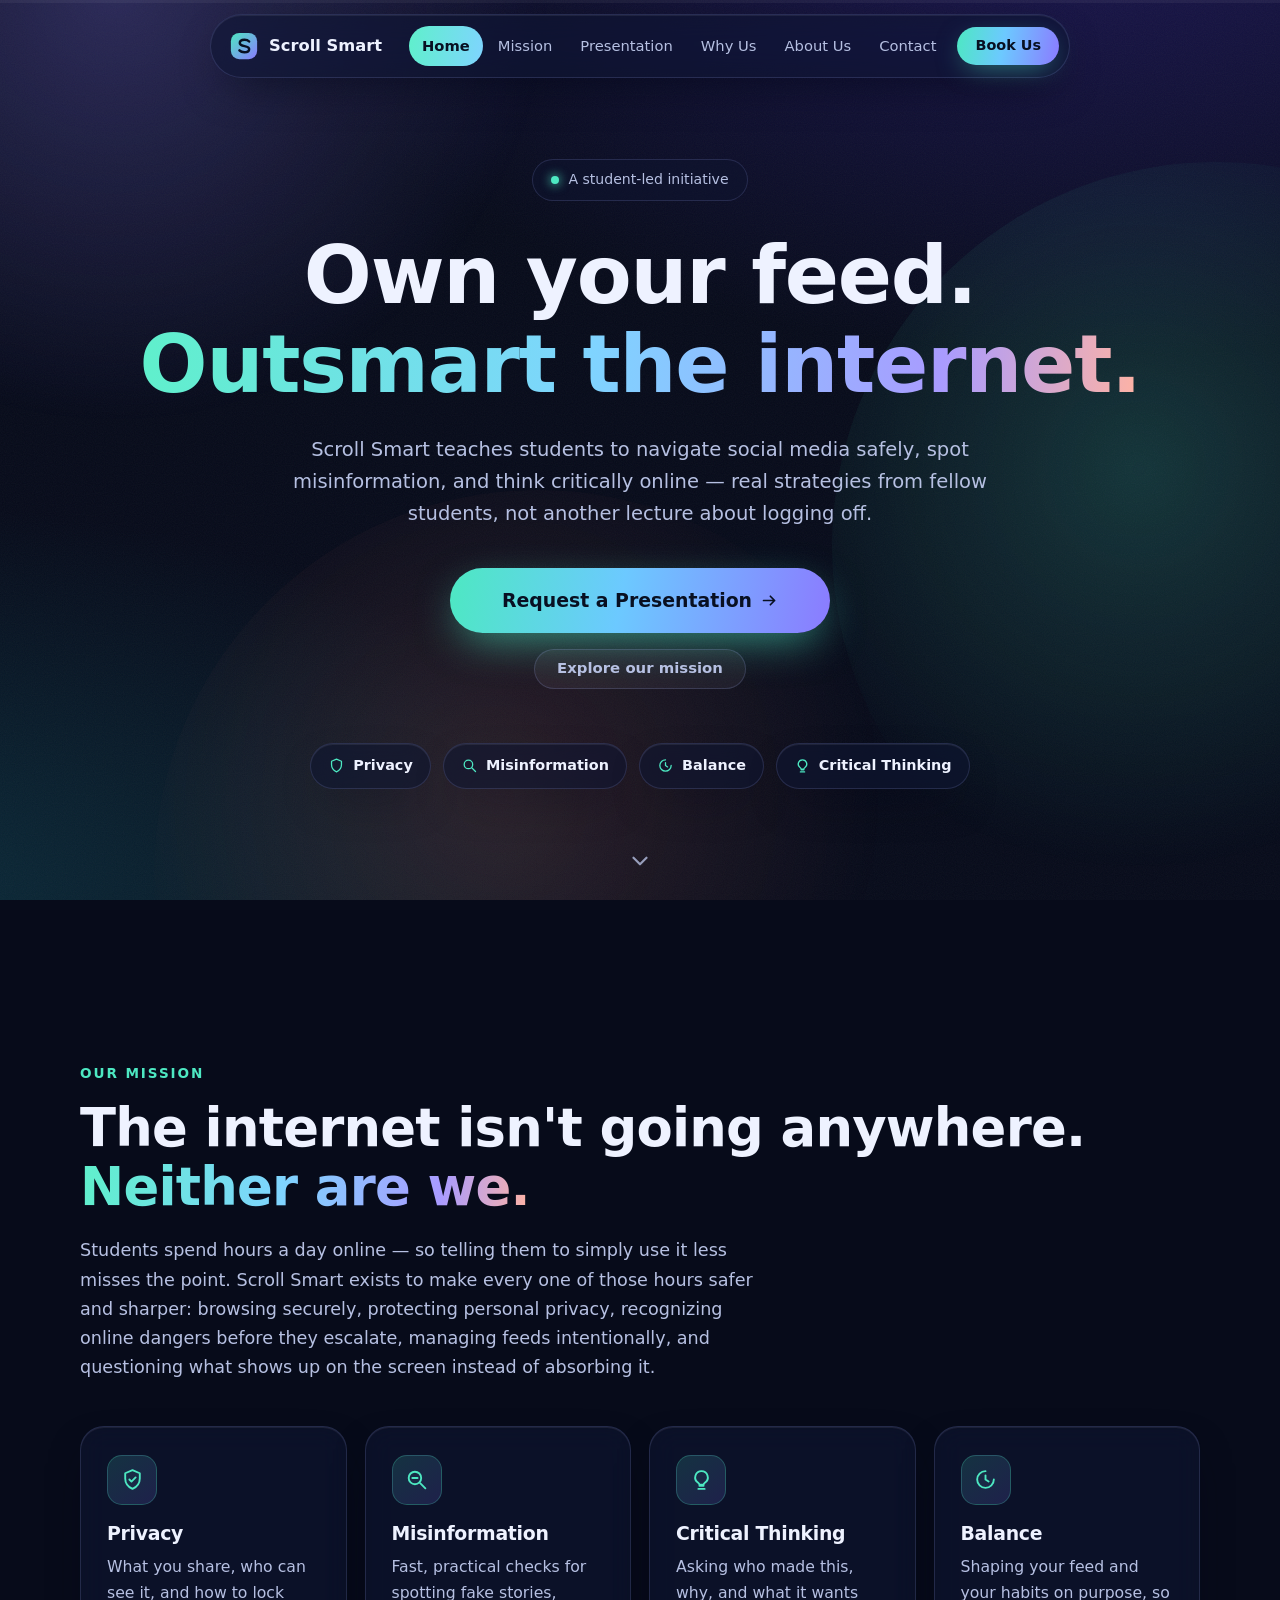
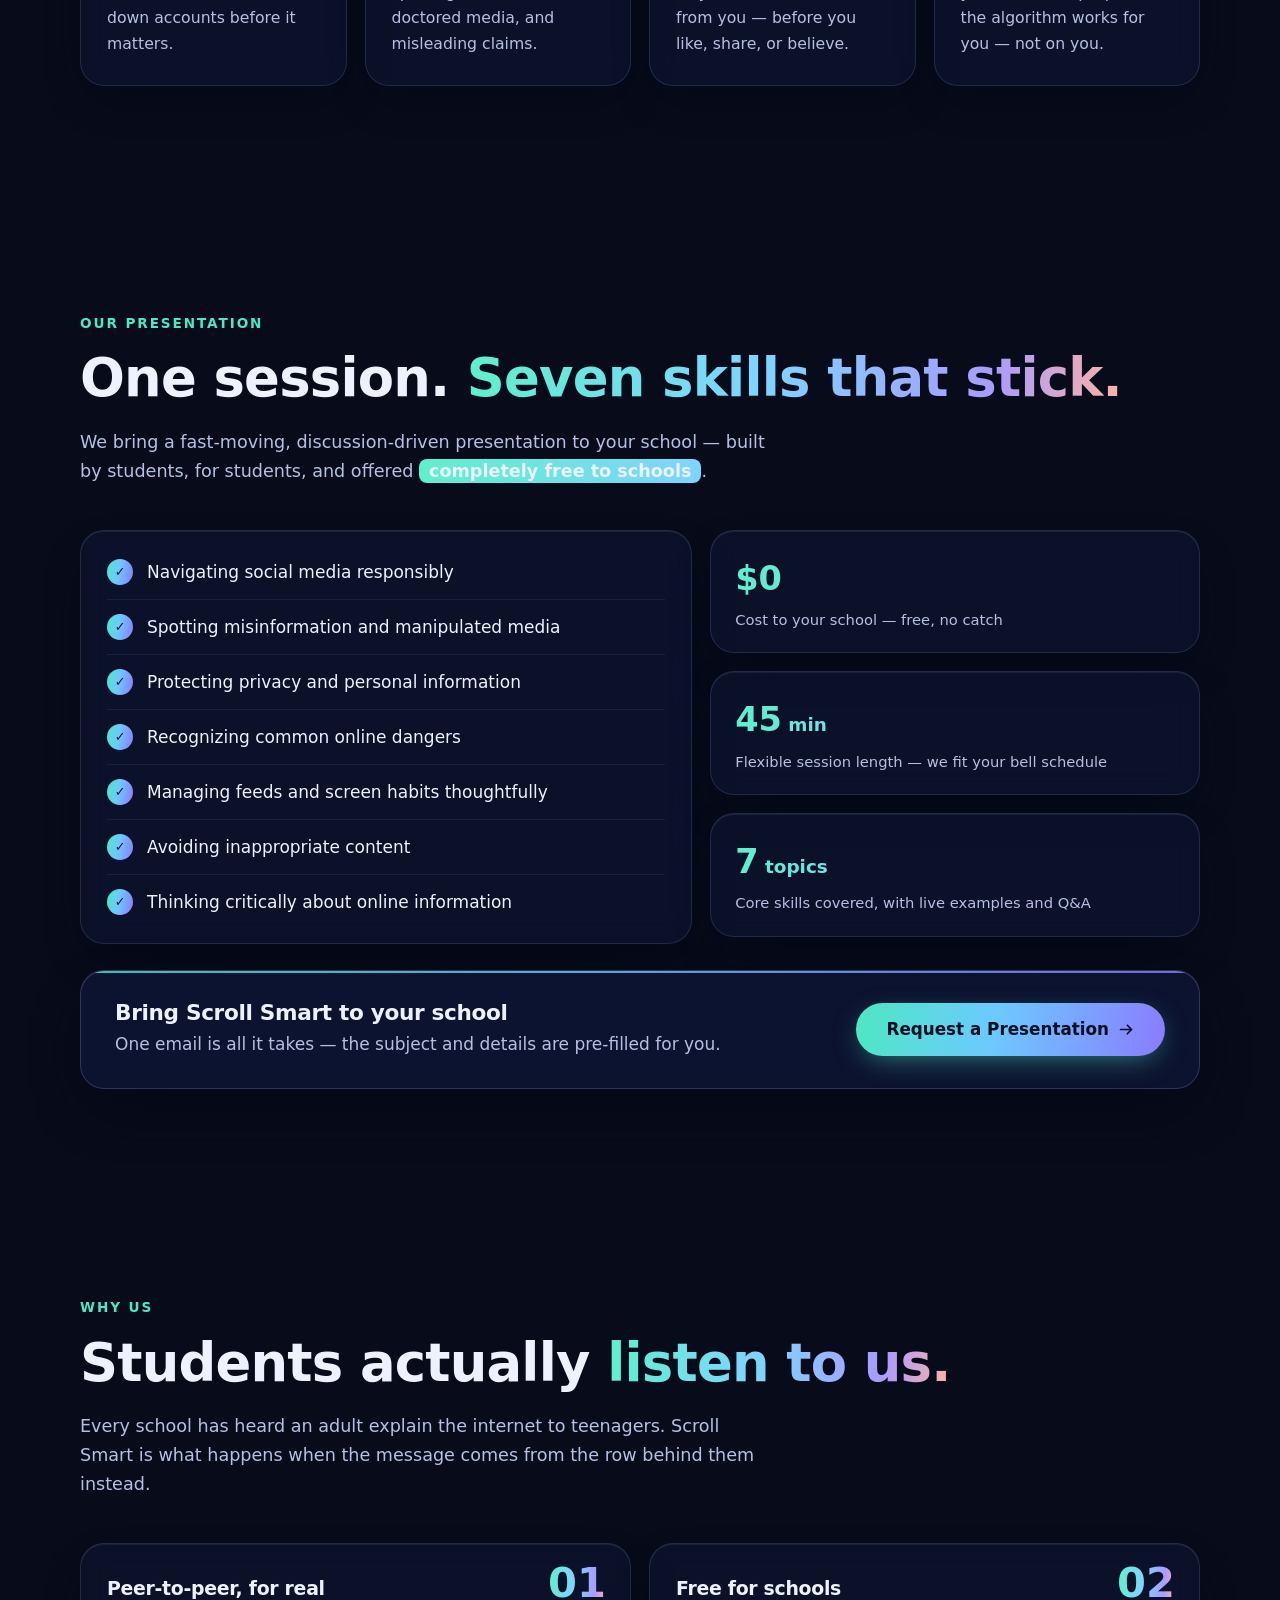
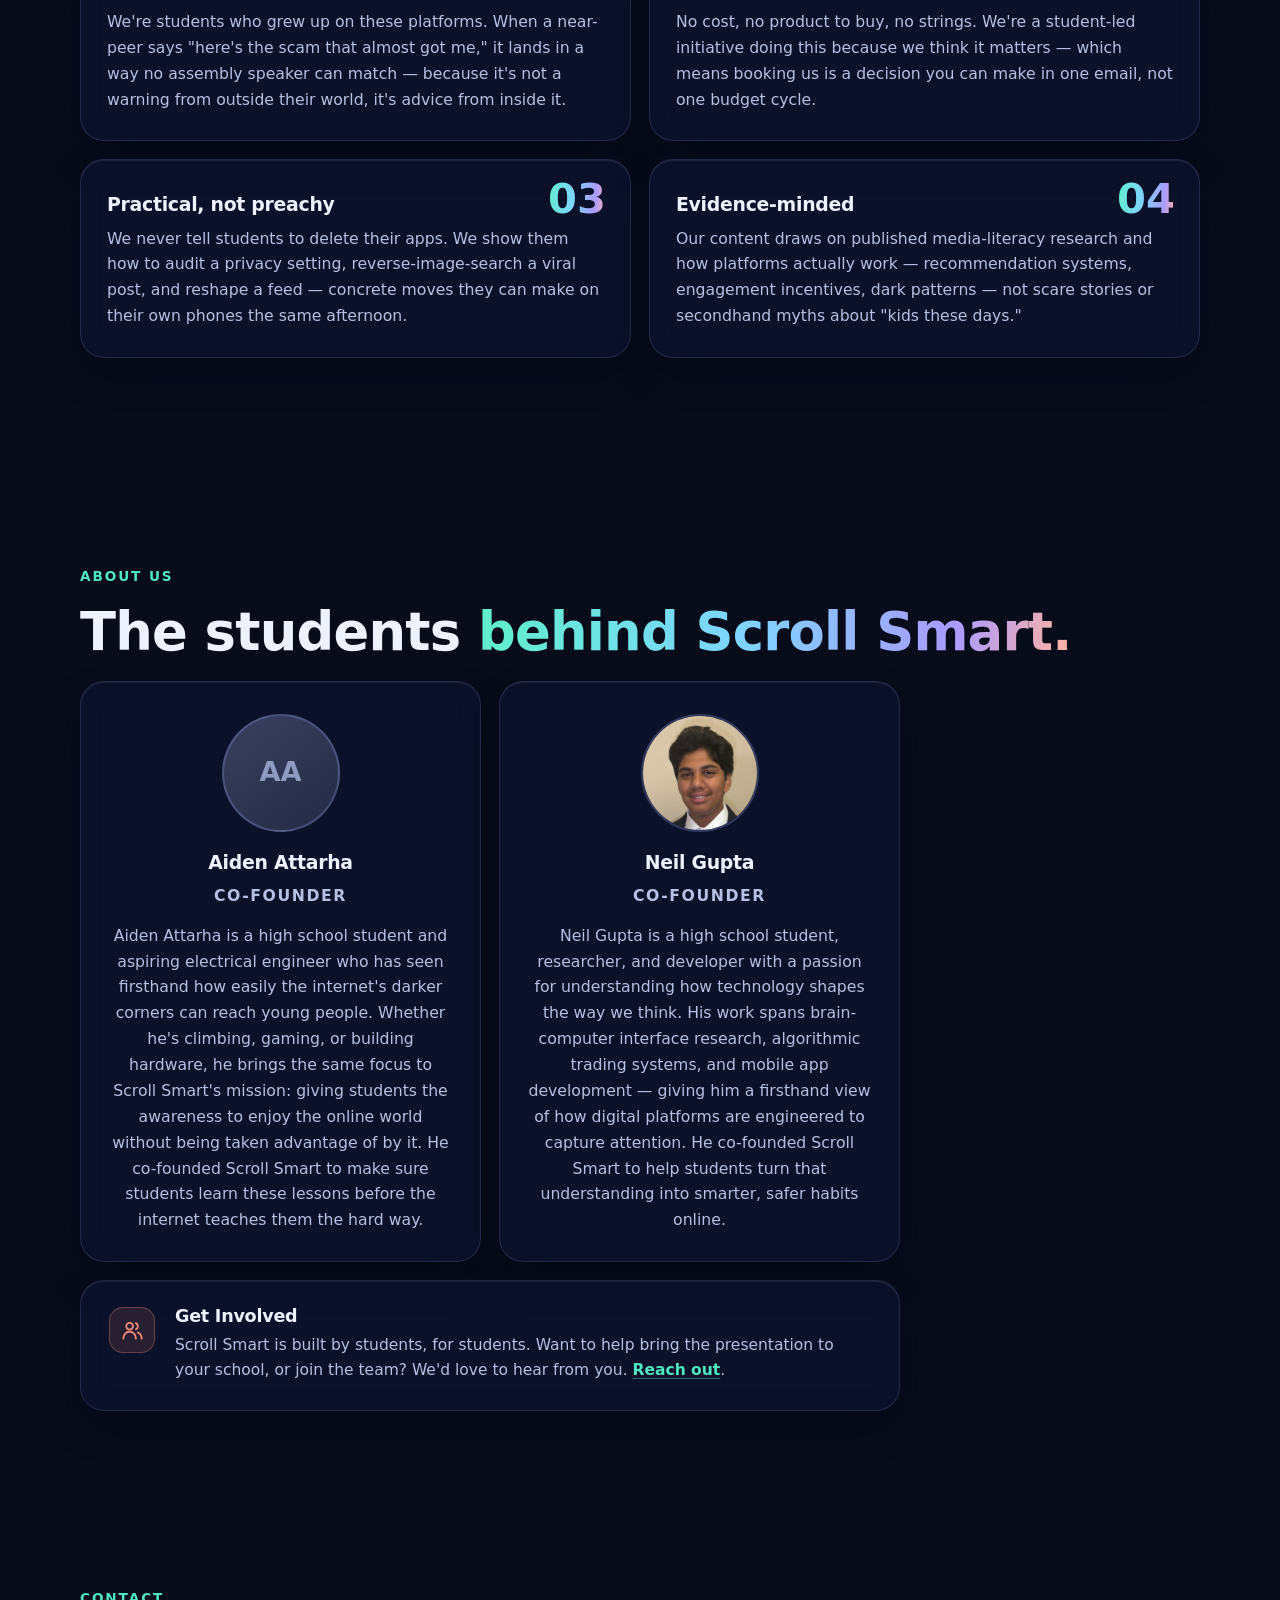
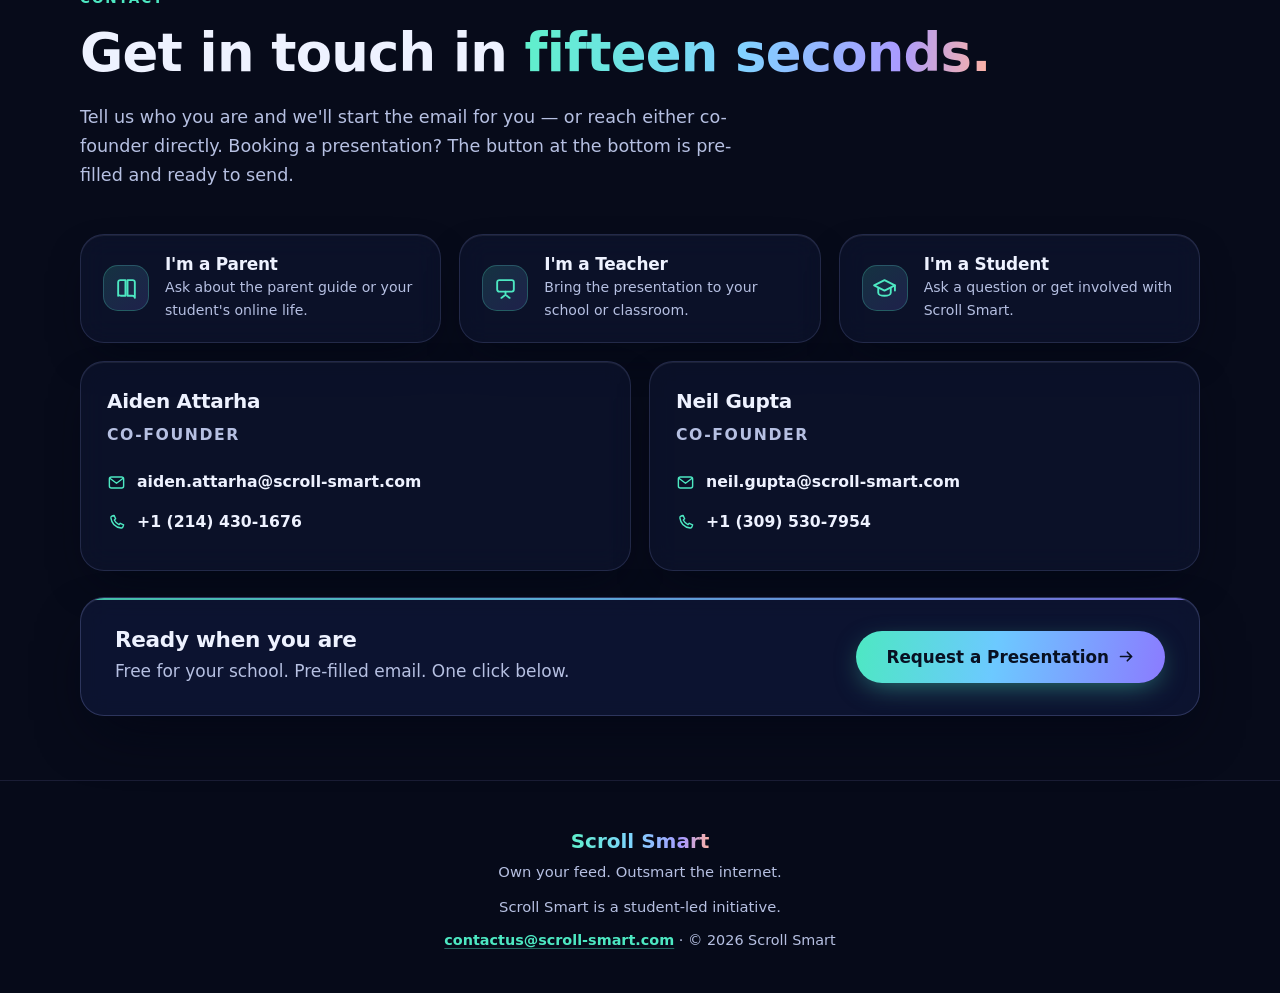
==== commit 33a00ac2: "Update Cloudflare Web Analytics token after site re-registration Old Web Analytics site entry was or" ====
--- a/index.html
+++ b/index.html
@@ -524,7 +524,7 @@
        Token is configured. Stats live at dash.cloudflare.com →
        Analytics & Logs → Web Analytics. Cookieless — no consent banner needed.
        Details in ANALYTICS.md. -->
-  <script defer src='https://static.cloudflareinsights.com/beacon.min.js' data-cf-beacon='{"token": "58046425e6104b0e82a09cc996667f0b"}'></script>
+  <script defer src='https://static.cloudflareinsights.com/beacon.min.js' data-cf-beacon='{"token": "eabbb05a520d4029afea251c0a576dcc"}'></script>
 
   <!-- ============ ANALYTICS: GoatCounter (click + section-reach events) ============
        Site code "neil" — dashboard at https://neil.goatcounter.com. If the site
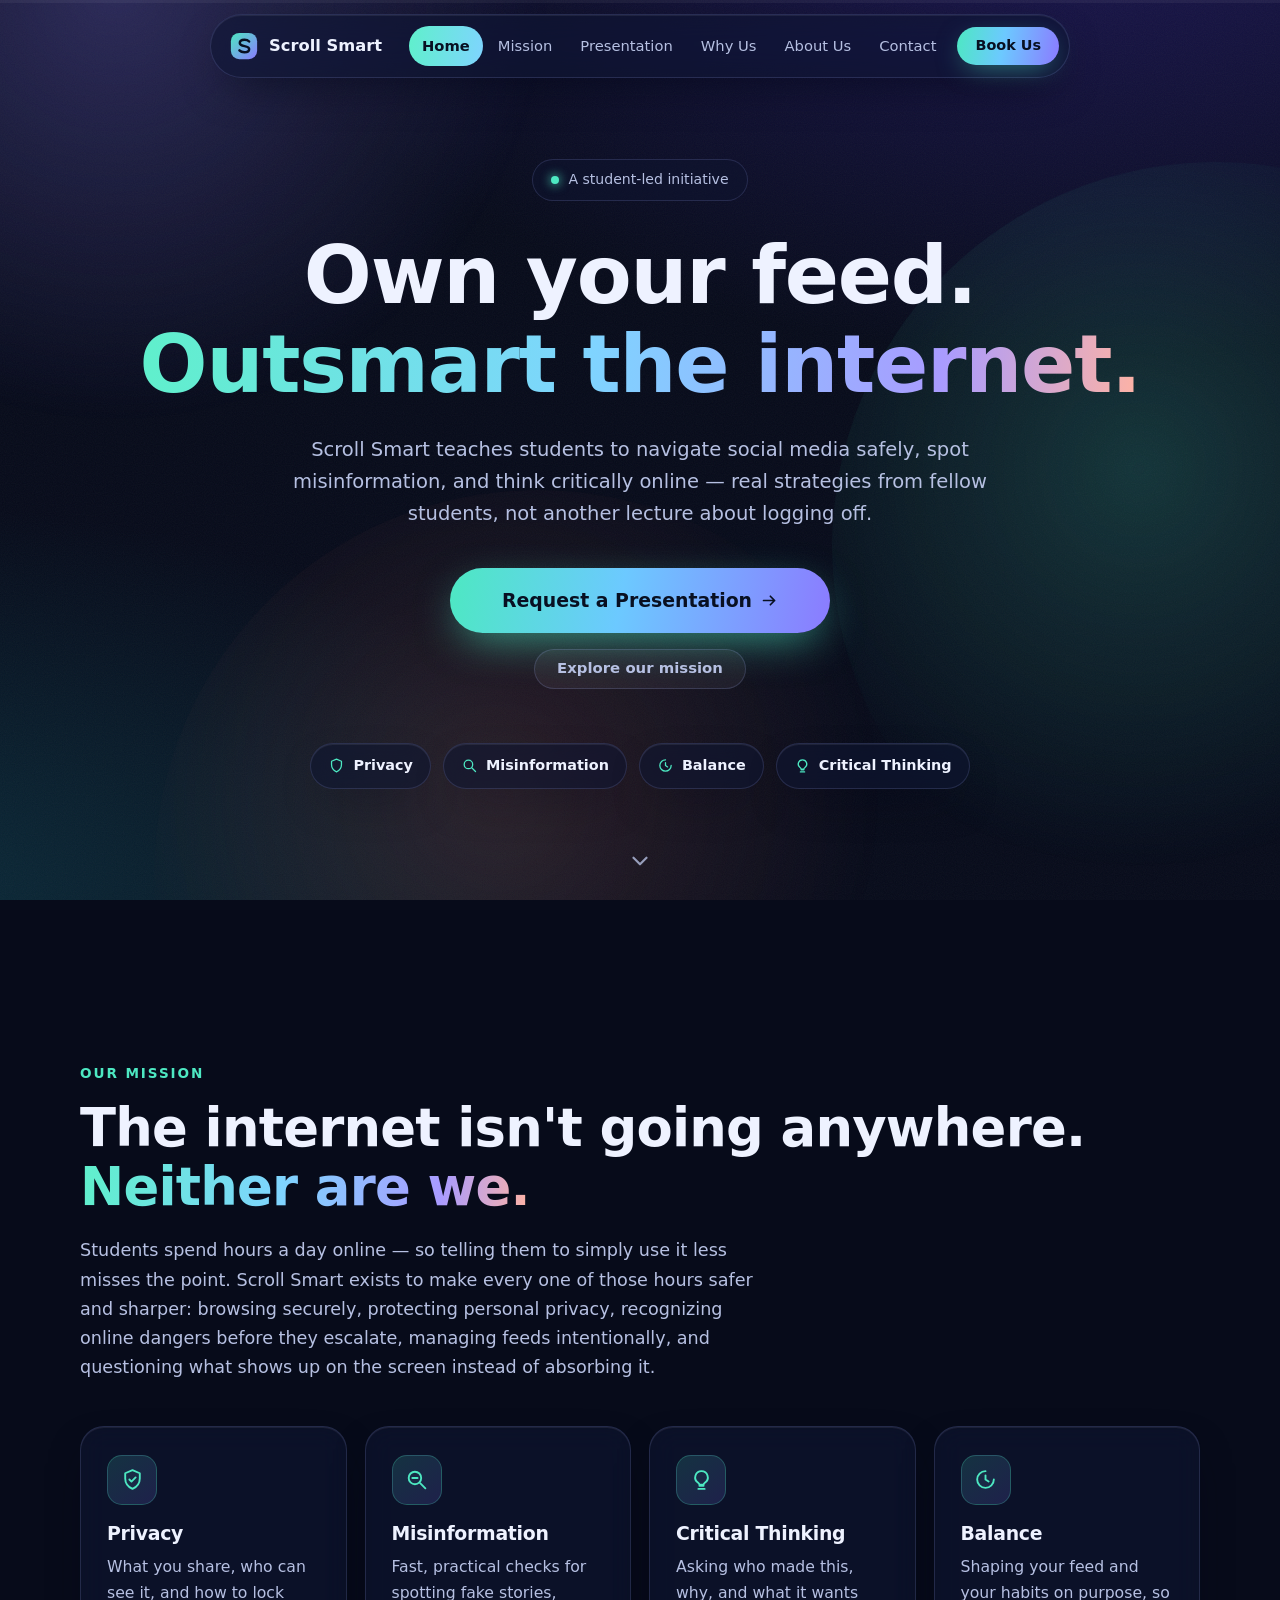
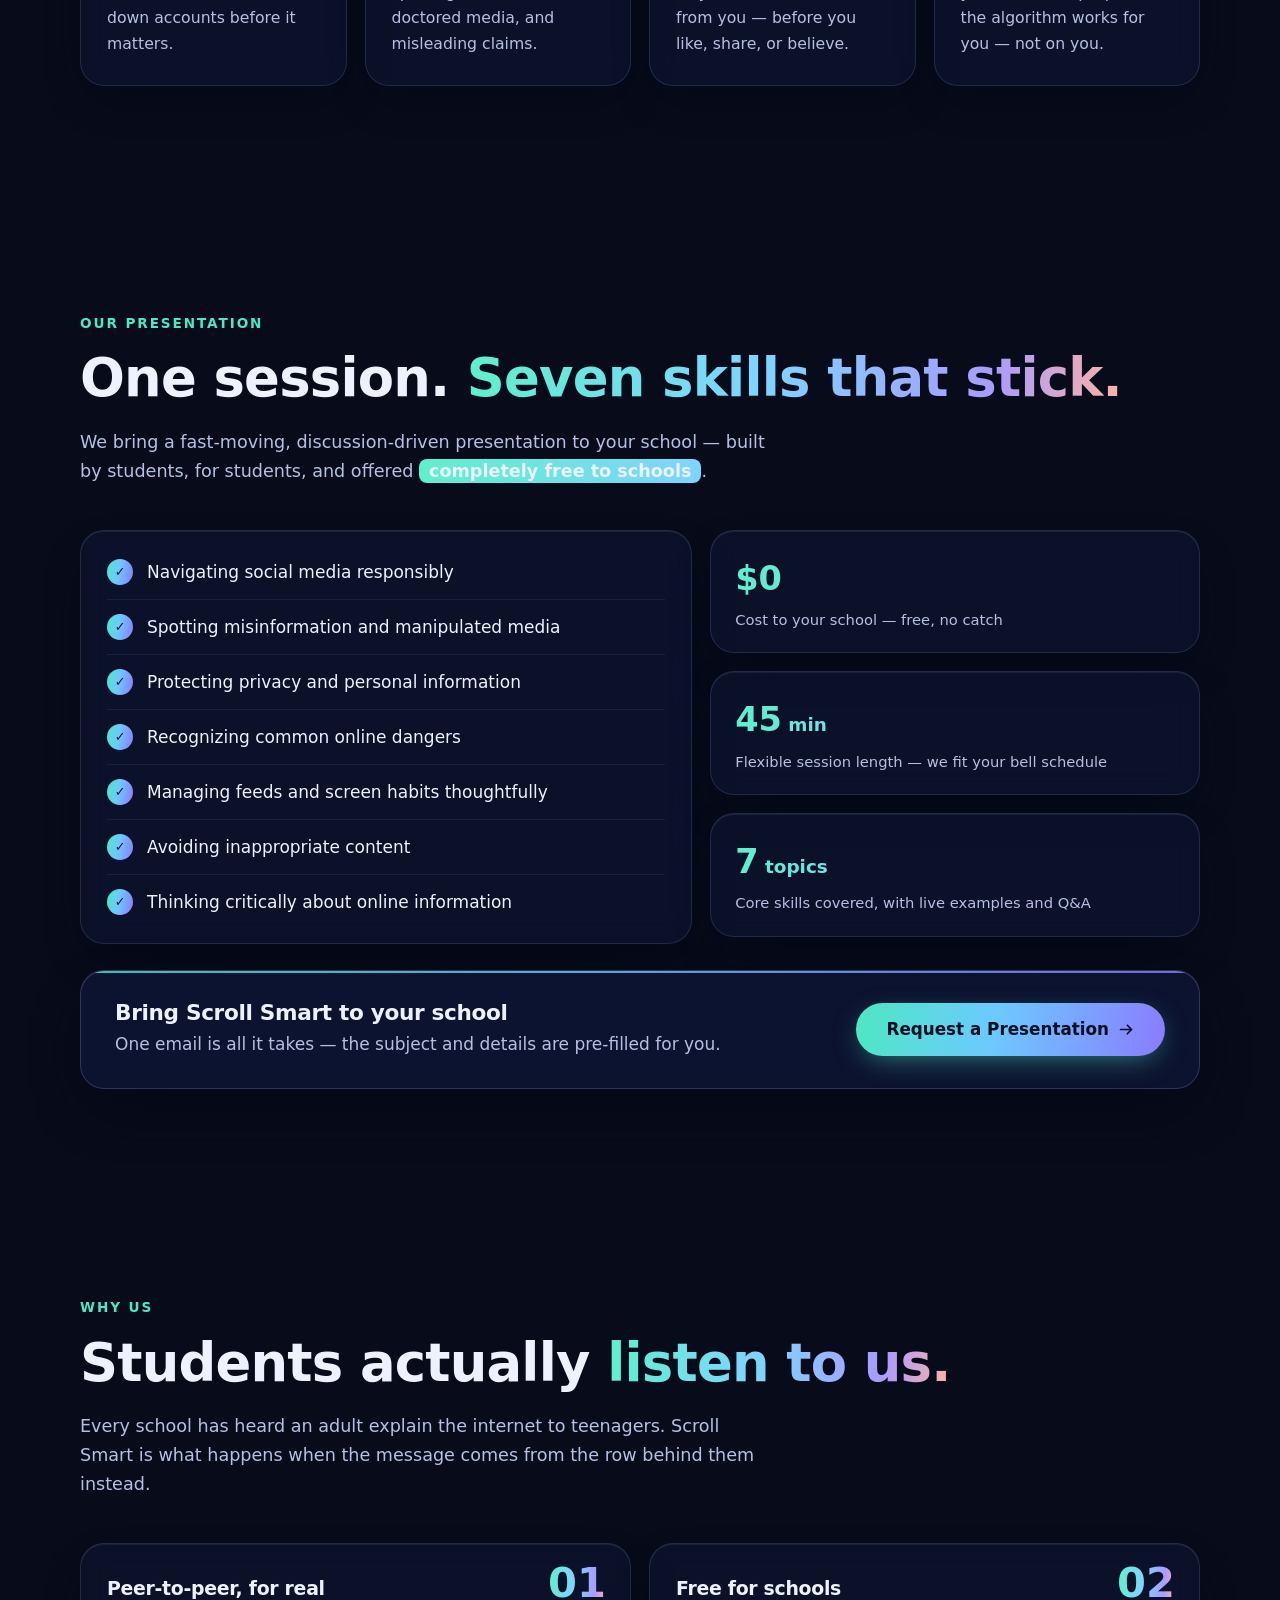
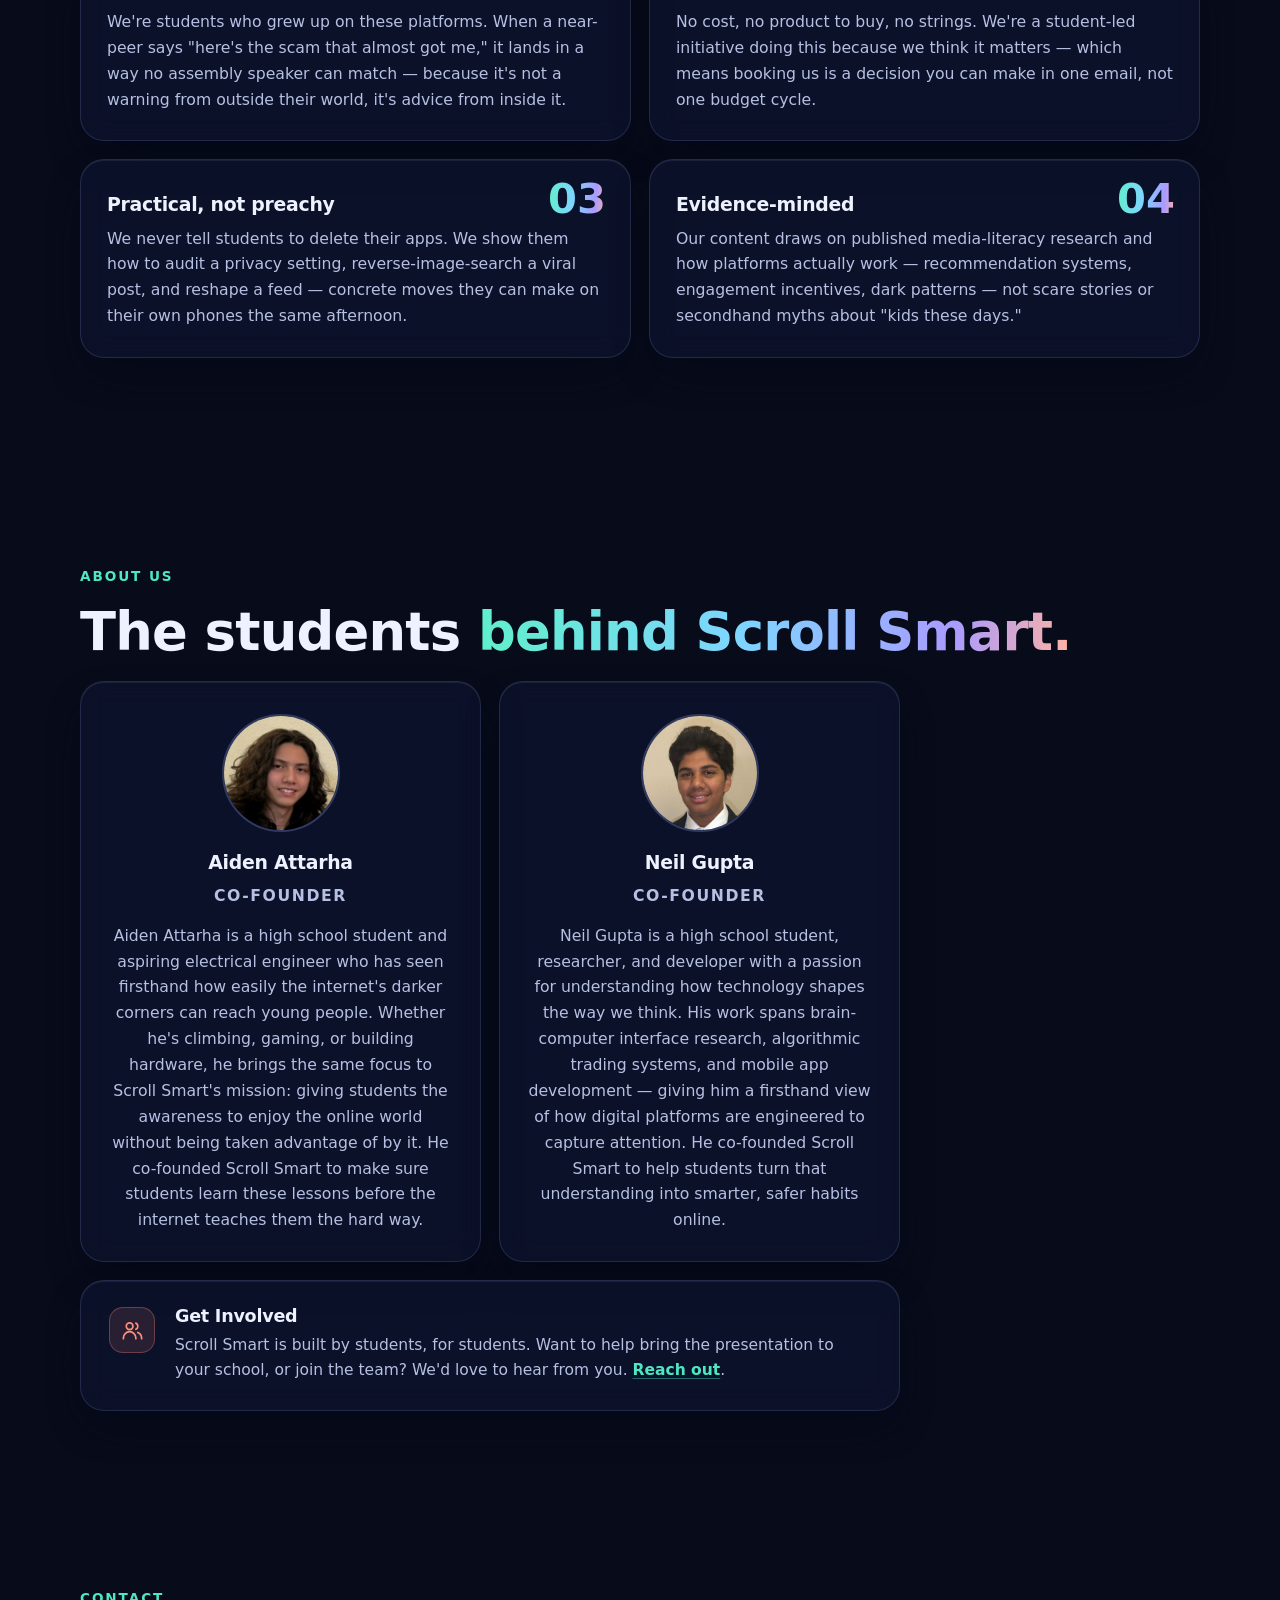
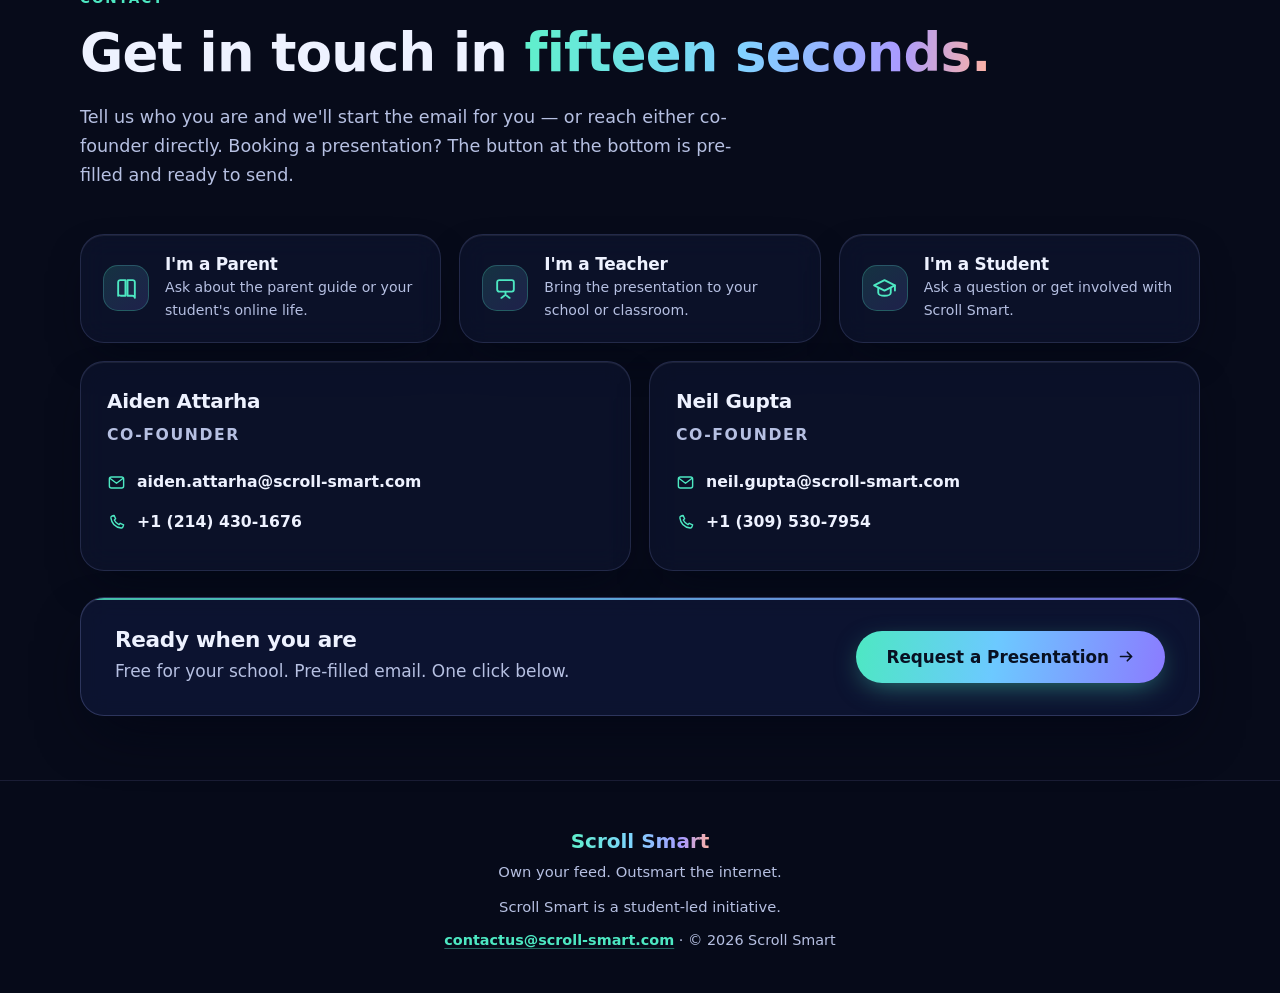
==== commit 92c6819b: "Add Aiden's headshot, replacing the placeholder Co-Authored-By: Claude Fable 5 <noreply@anthropic.co" ====
--- a/index.html
+++ b/index.html
@@ -26,7 +26,6 @@
        Files: index.html + styles.css + script.js (+ favicon.svg)
 
        QUICK EDIT GUIDE — search for these markers:
-         [EDIT: PHOTO]        — Aiden's headshot (still a placeholder)
          [EDIT: TESTIMONIAL]  — testimonial quotes (section hidden by default)
          [EDIT: OG-IMAGE]     — social sharing preview image
        ============================================================ -->
@@ -378,10 +377,7 @@
 
         <div class="card-grid two founders" data-reveal style="--d:.12s">
           <article class="card glass founder-card">
-            <!-- Aiden photo pending -->
-            <!-- [EDIT: PHOTO] When ready, replace this placeholder div with:
-                 <img class="founder-photo" src="assets/aiden.jpg" alt="Aiden Attarha, Co-Founder" width="118" height="118" /> -->
-            <div class="founder-photo placeholder" role="img" aria-label="Placeholder headshot for Aiden Attarha"><span aria-hidden="true">AA</span></div>
+            <img class="founder-photo" src="assets/aiden.jpg" alt="Aiden Attarha, Co-Founder" width="118" height="118" />
             <h3>Aiden Attarha</h3>
             <p class="founder-role">Co-Founder</p>
             <p class="founder-bio">Aiden Attarha is a high school student and aspiring electrical engineer who has seen firsthand how easily the internet's darker corners can reach young people. Whether he's climbing, gaming, or building hardware, he brings the same focus to Scroll Smart's mission: giving students the awareness to enjoy the online world without being taken advantage of by it. He co-founded Scroll Smart to make sure students learn these lessons before the internet teaches them the hard way.</p>
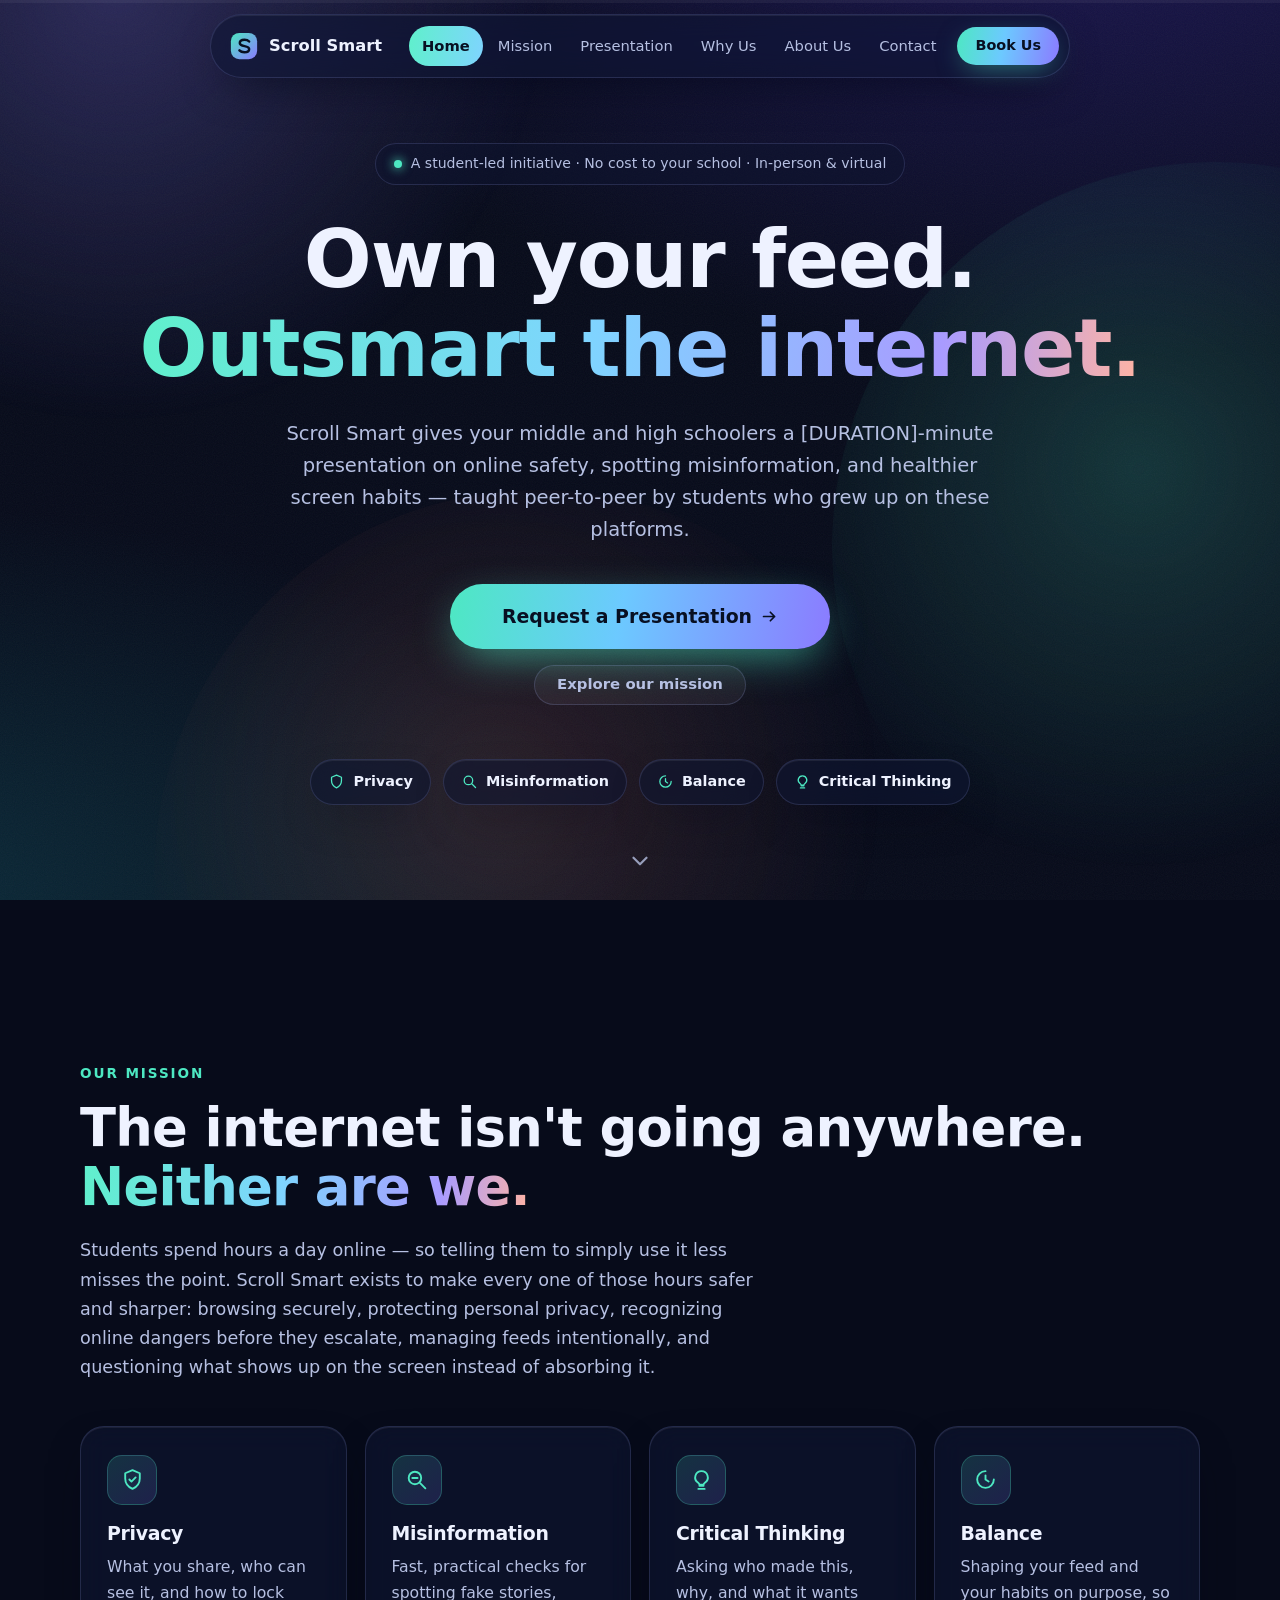
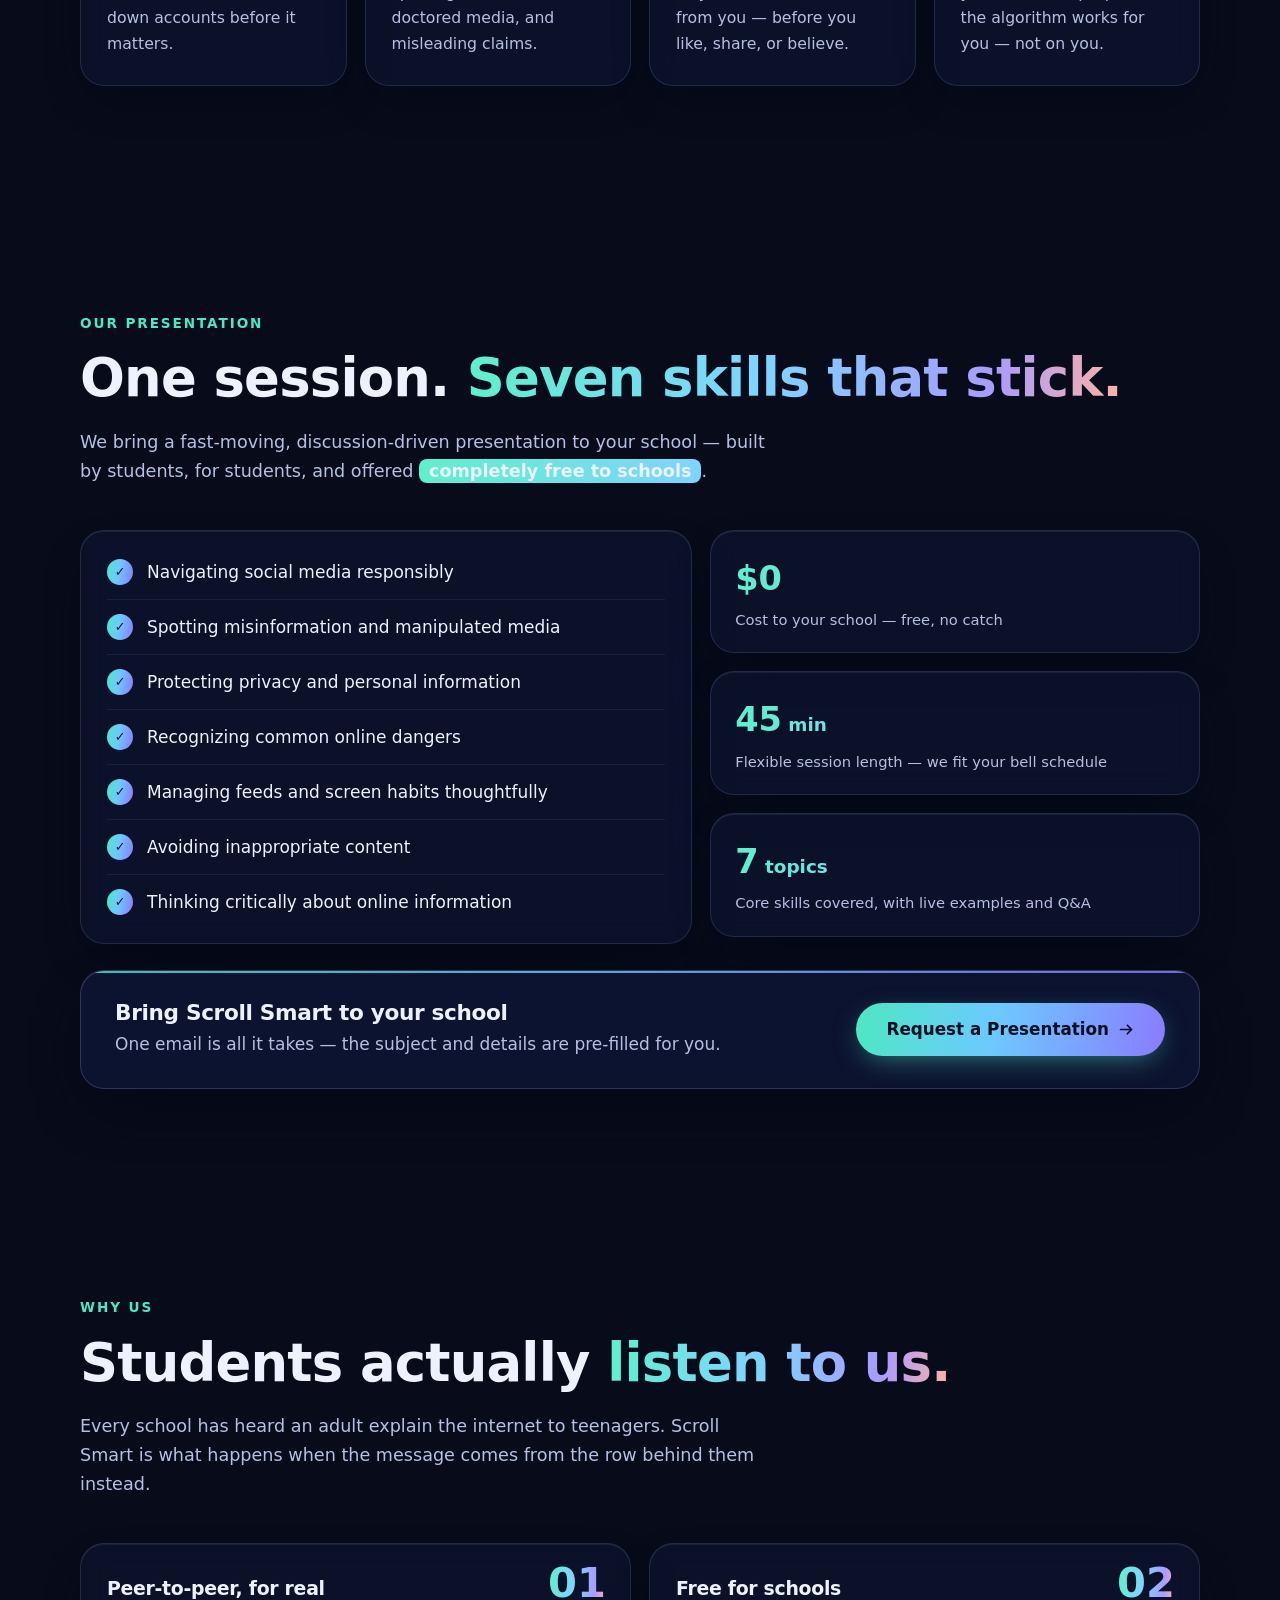
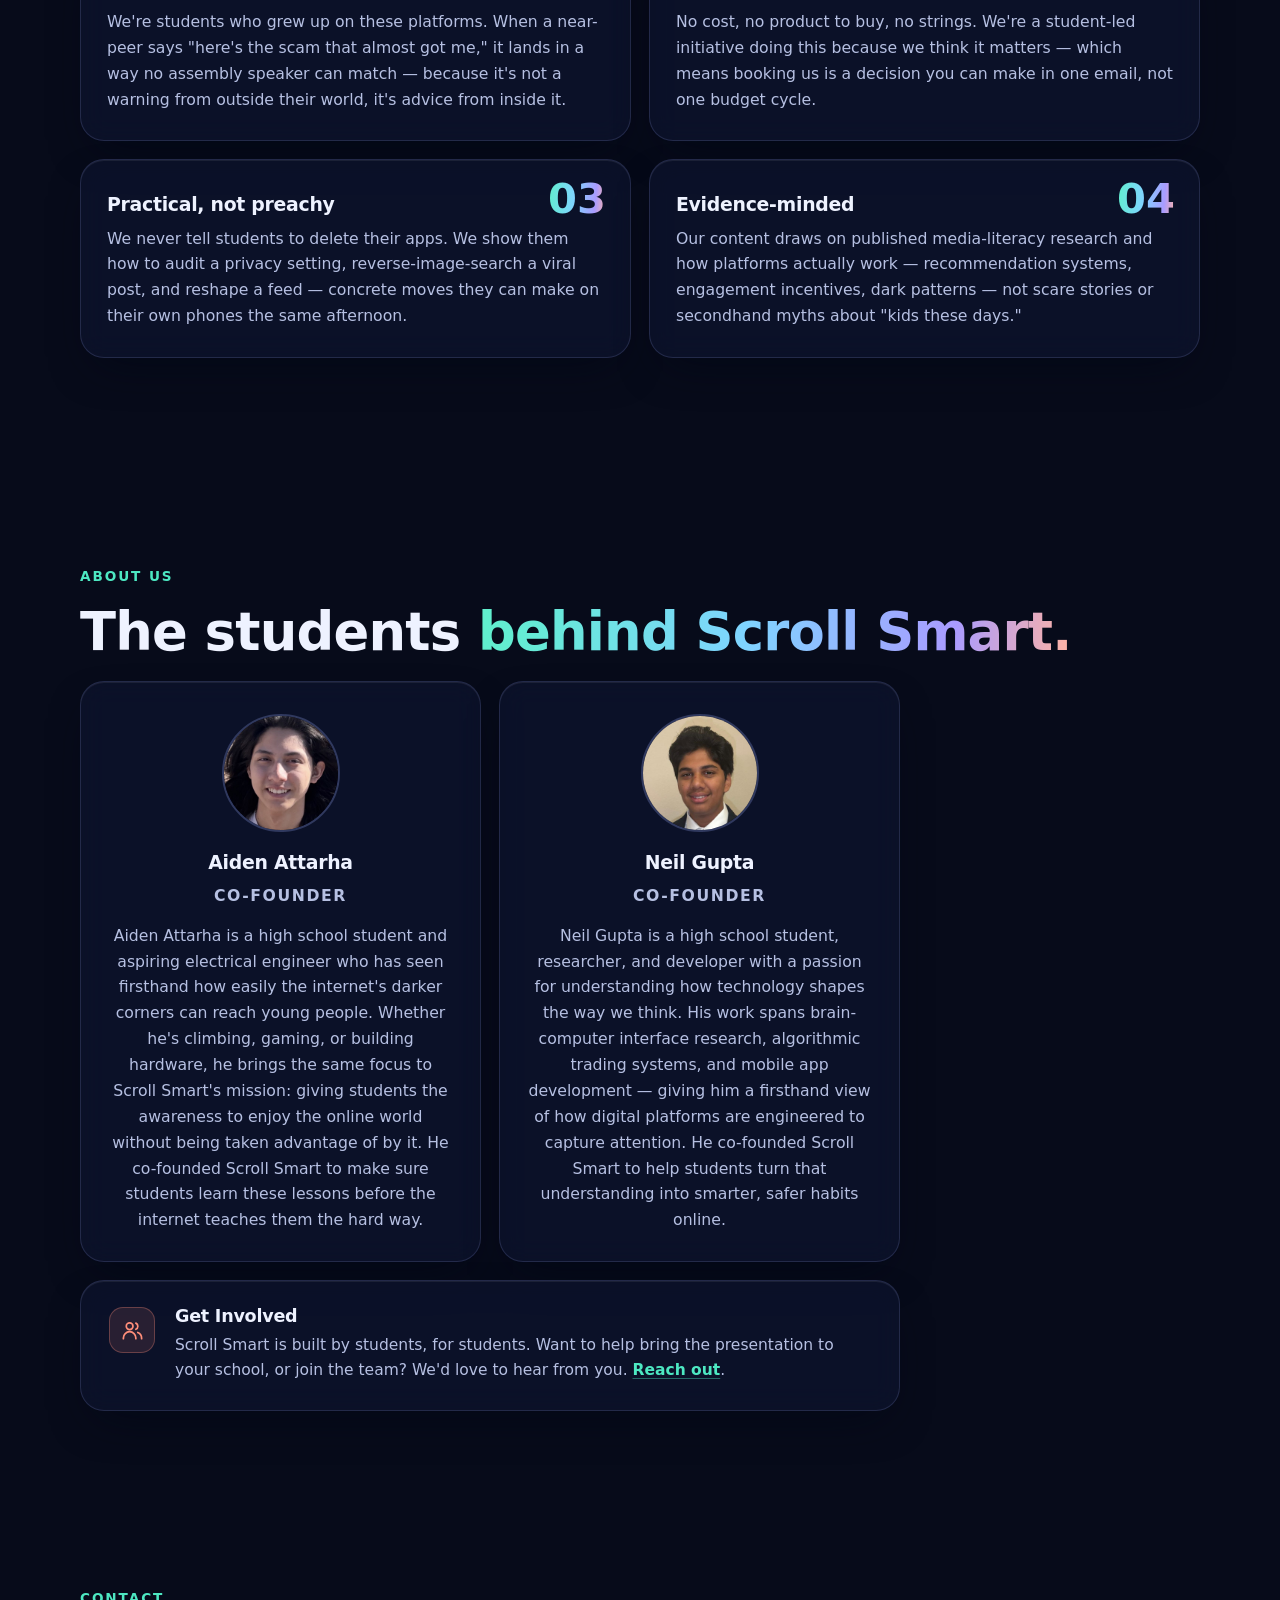
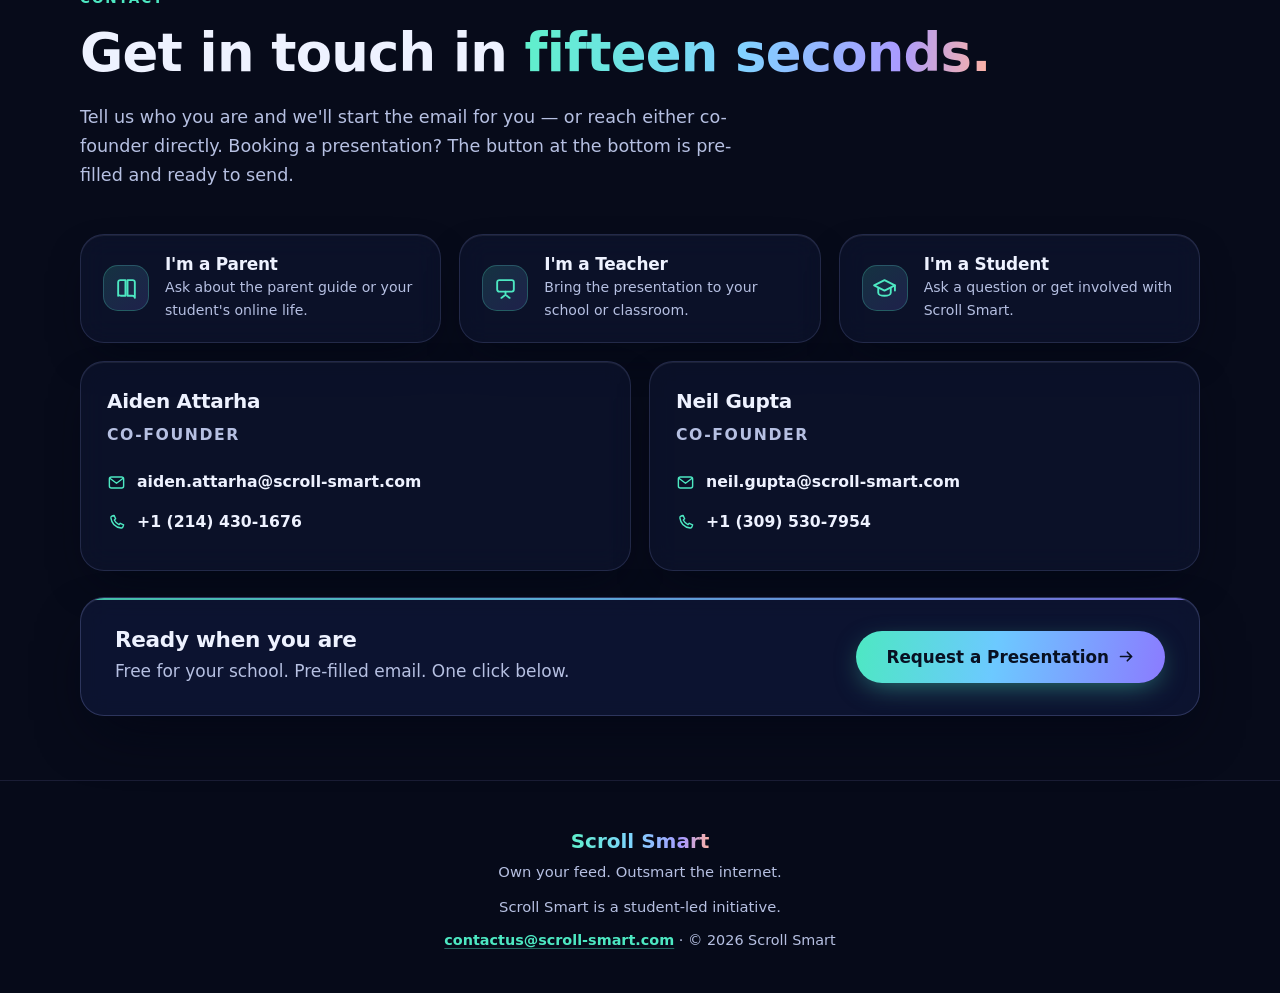
==== commit 477636b9: "Rewrite hero eyebrow and sub to address the decision-maker Eyebrow now answers cost and format at a " ====
--- a/index.html
+++ b/index.html
@@ -118,7 +118,7 @@
       <div class="container hero-inner">
         <p class="eyebrow" data-reveal>
           <span class="eyebrow-dot" aria-hidden="true"></span>
-          A student-led initiative
+          A student-led initiative · No cost to your school · In-person &amp; virtual
         </p>
 
         <h1 class="hero-title" data-reveal style="--d:.08s">
@@ -127,9 +127,9 @@
         </h1>
 
         <p class="hero-sub" data-reveal style="--d:.16s">
-          Scroll Smart teaches students to navigate social media safely, spot misinformation,
-          and think critically online — real strategies from fellow students,
-          not another lecture about logging off.
+          Scroll Smart gives your middle and high schoolers a [DURATION]-minute presentation on
+          online safety, spotting misinformation, and healthier screen habits — taught peer-to-peer
+          by students who grew up on these platforms.
         </p>
 
         <!-- Stacked CTA hierarchy: one dominant primary, one quiet secondary below it -->
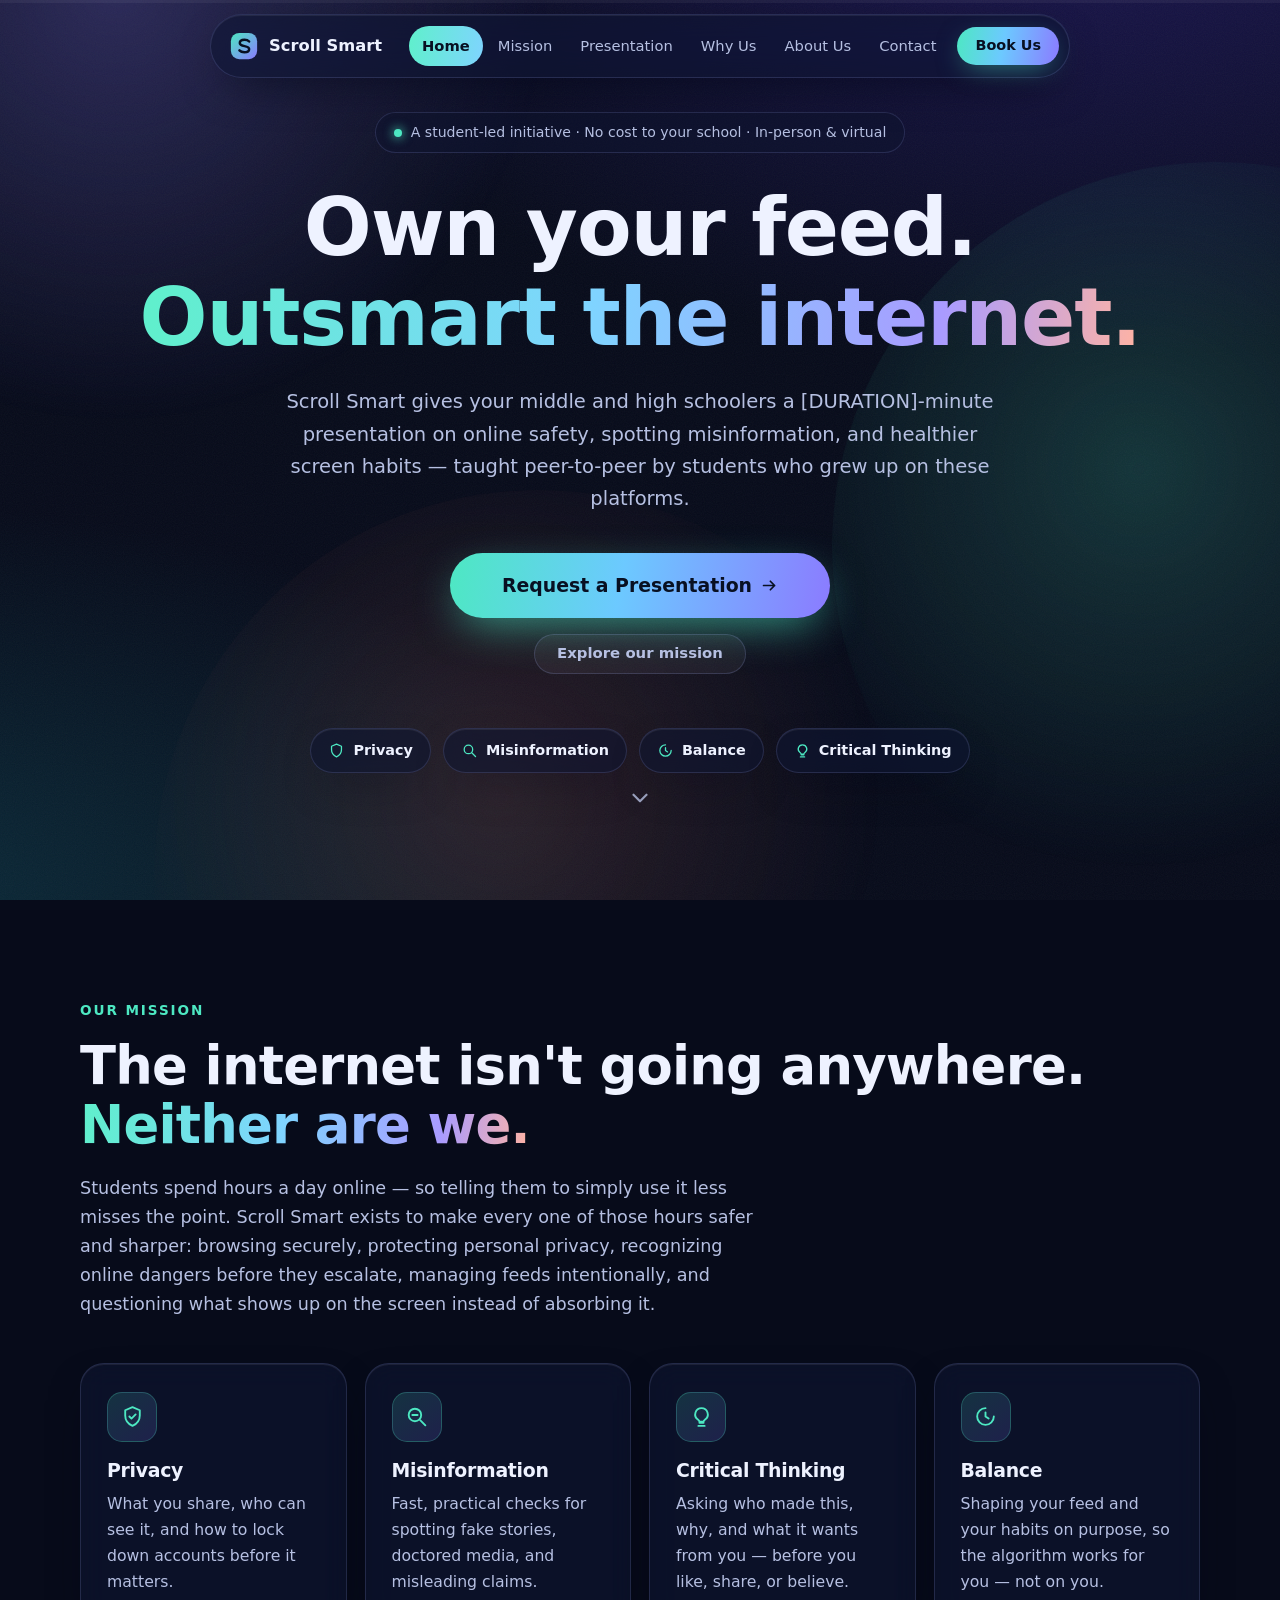
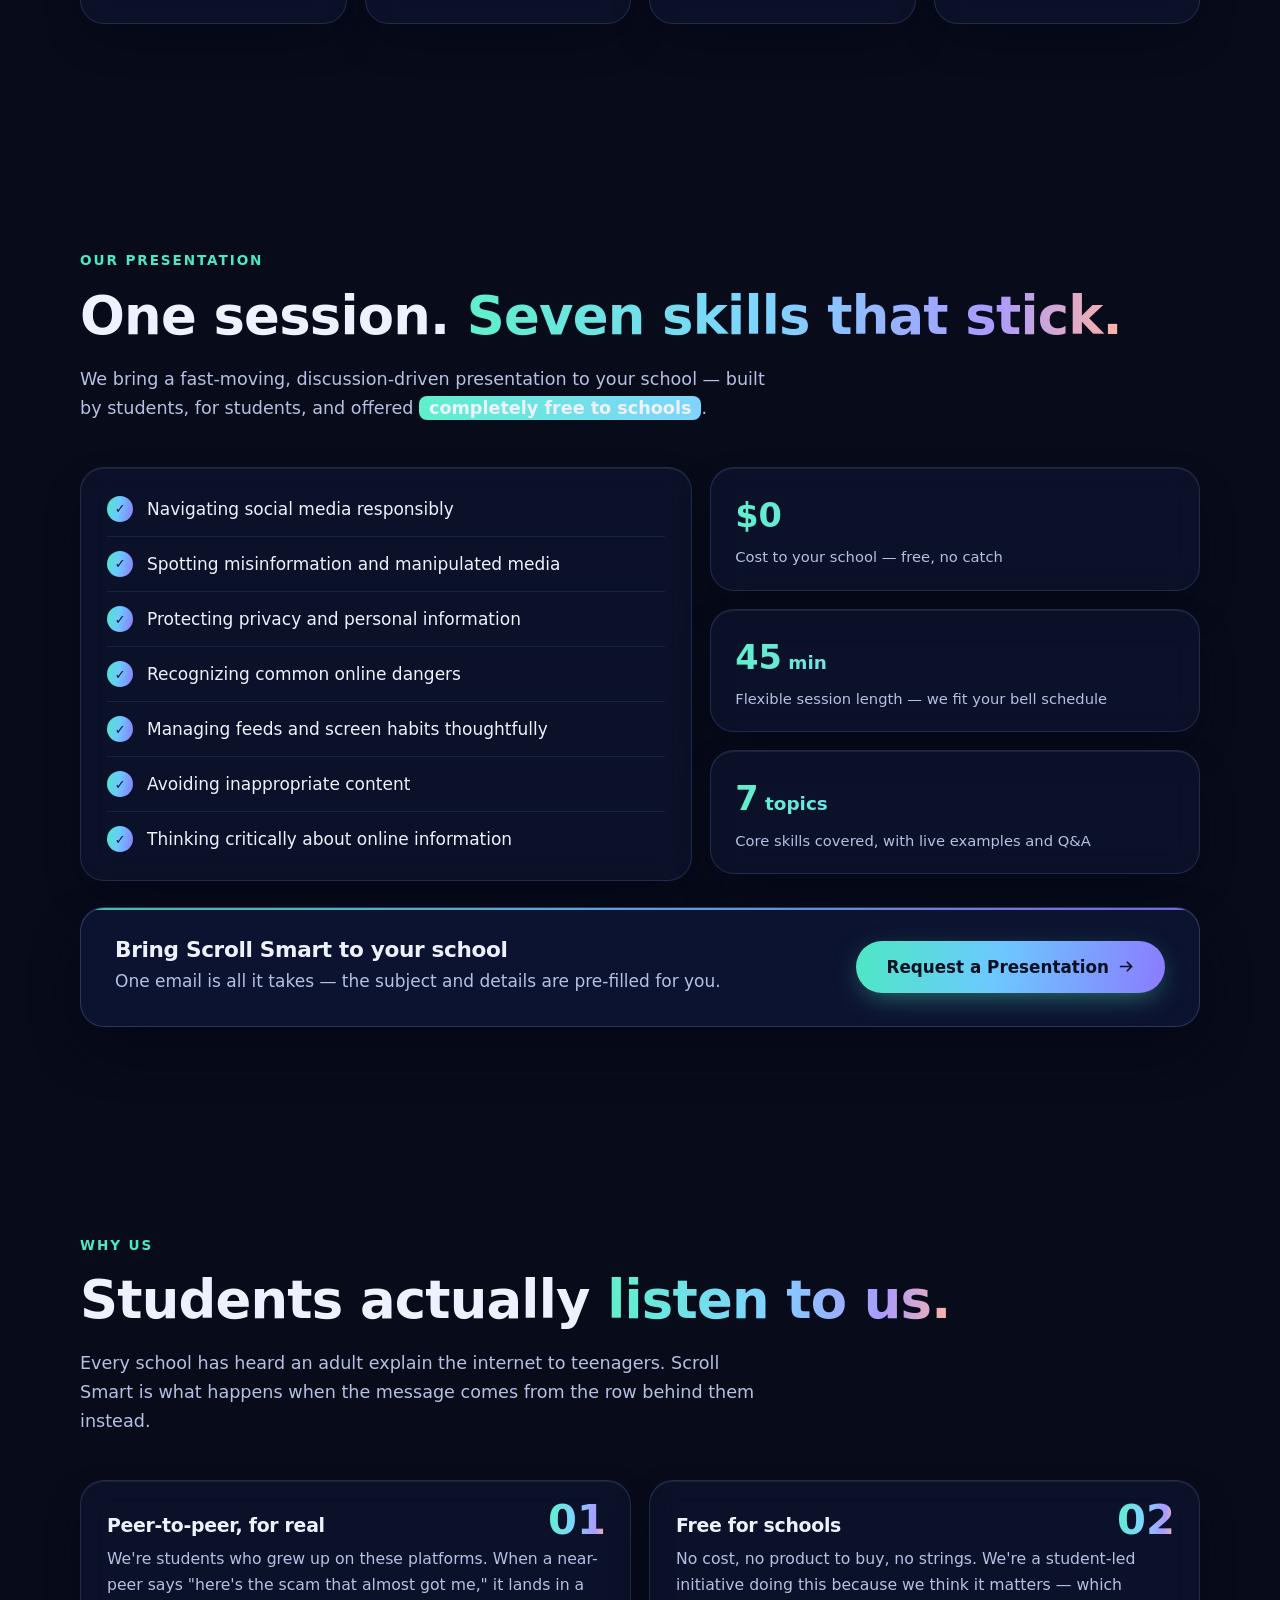
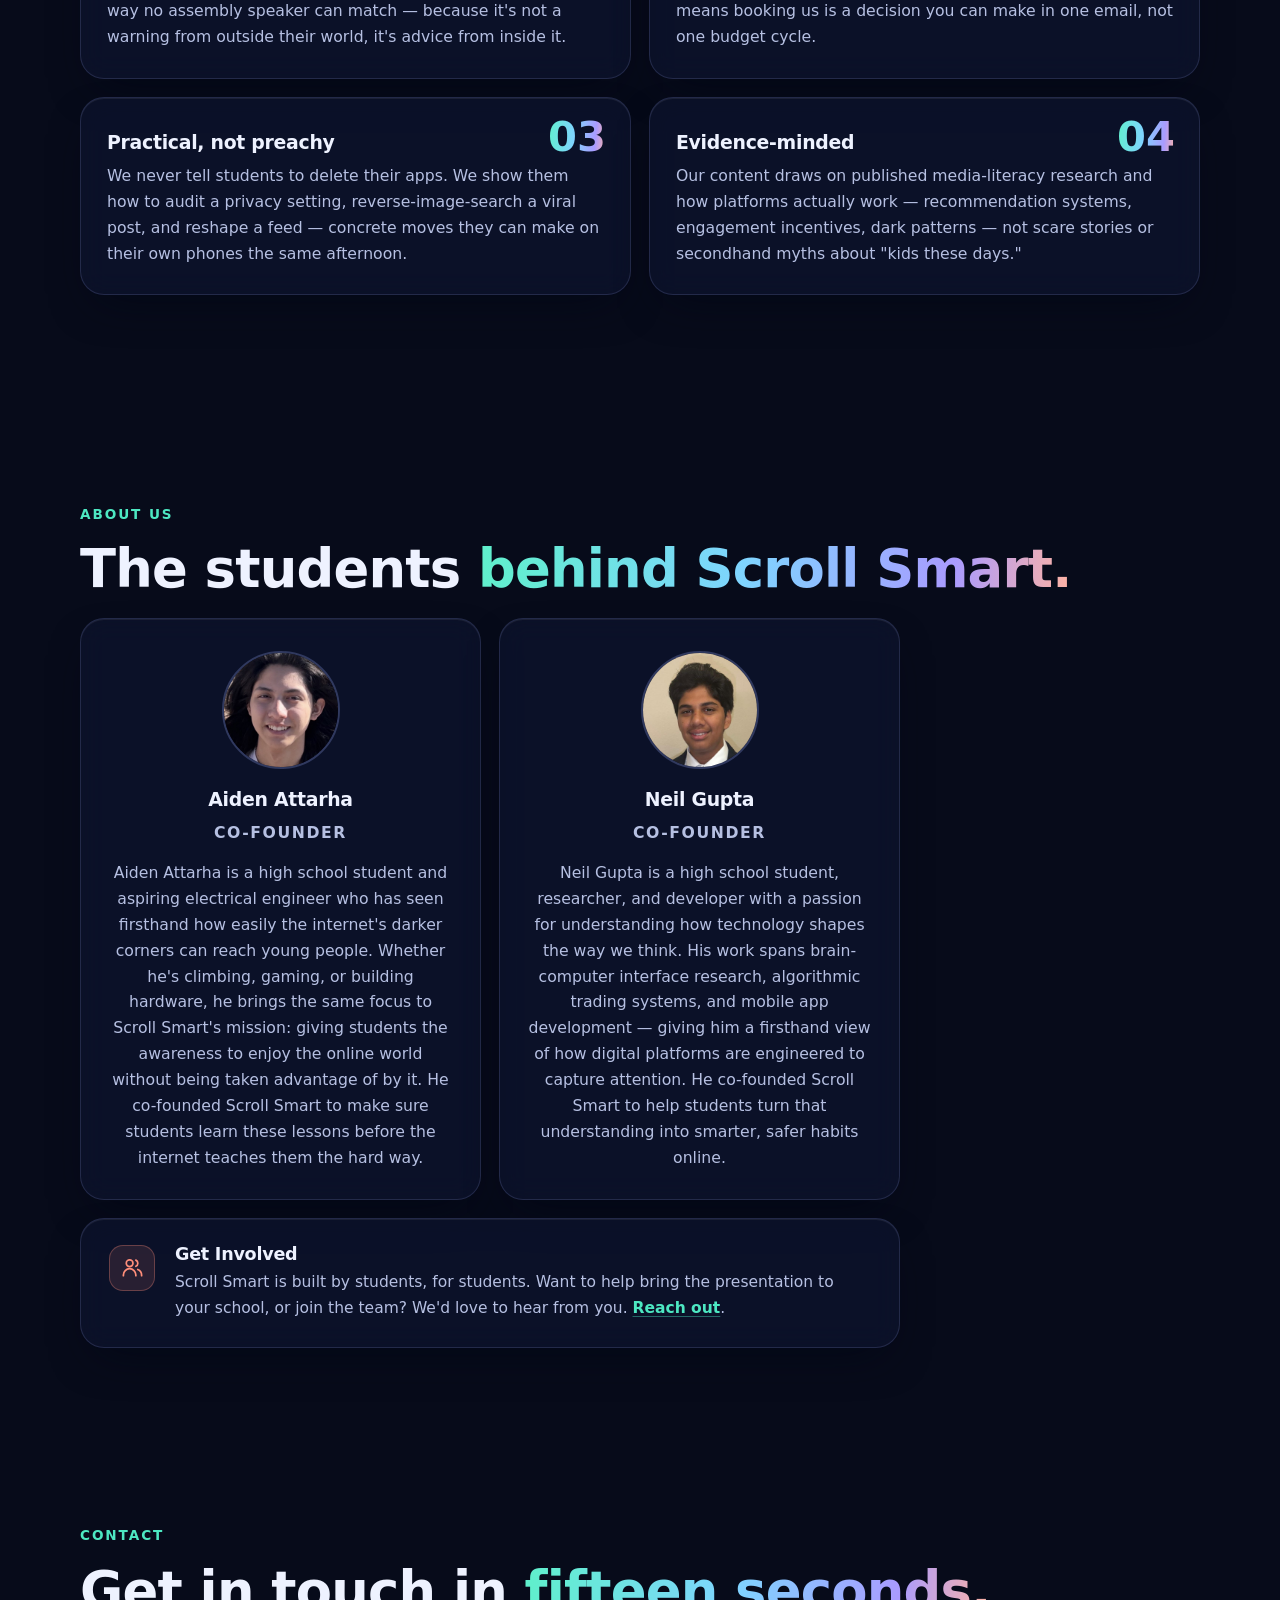
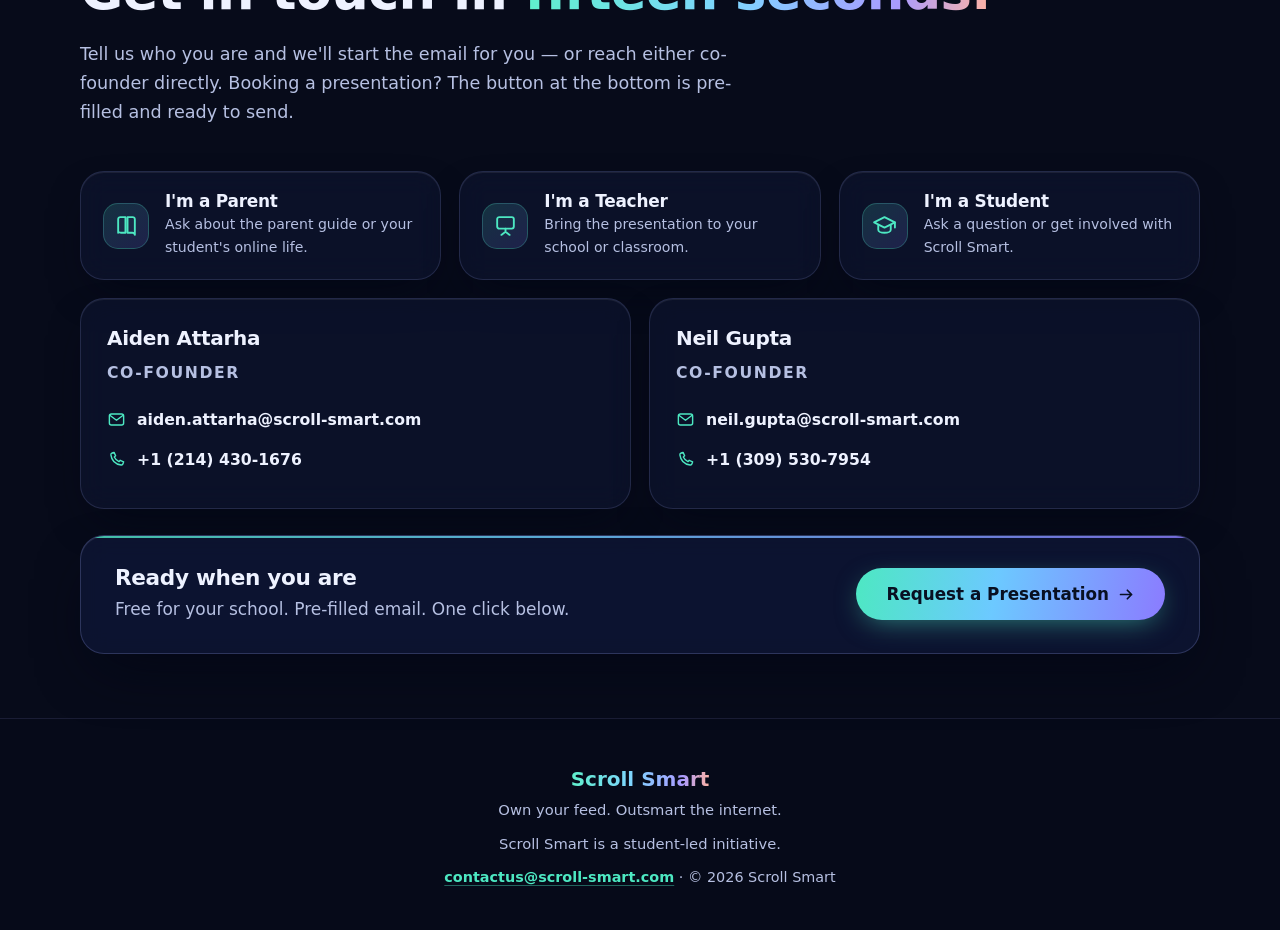
==== commit dc924b13: "Add real og-image.png and fix social preview URLs Shared links previously showed no preview: og:imag" ====
--- a/index.html
+++ b/index.html
@@ -27,7 +27,6 @@
 
        QUICK EDIT GUIDE — search for these markers:
          [EDIT: TESTIMONIAL]  — testimonial quotes (section hidden by default)
-         [EDIT: OG-IMAGE]     — social sharing preview image
        ============================================================ -->
 
   <title>Scroll Smart — Student-Led Online Safety &amp; Media Literacy Presentations</title>
@@ -35,19 +34,23 @@
 
   <!-- Open Graph (link previews in email/text/social) -->
   <meta property="og:type" content="website" />
+  <meta property="og:url" content="https://scroll-smart.com/" />
   <meta property="og:title" content="Scroll Smart — Own Your Feed. Outsmart the Internet." />
   <meta property="og:description" content="Free, student-led presentations on online safety and media literacy for schools." />
-  <!-- [EDIT: OG-IMAGE] Replace with a real 1200x630 image (e.g. assets/og-image.png)
-       and use an ABSOLUTE URL once the site is deployed, e.g.
-       https://yourdomain.org/assets/og-image.png -->
-  <meta property="og:image" content="assets/og-image.png" />
+  <!-- 1200x630 preview. Must be an ABSOLUTE URL — crawlers don't resolve paths
+       relative to the page, so a relative src shows no preview. -->
+  <meta property="og:image" content="https://scroll-smart.com/assets/og-image.png" />
+  <meta property="og:image:width" content="1200" />
+  <meta property="og:image:height" content="630" />
+  <meta property="og:image:alt" content="Scroll Smart — Student-Led Online Safety &amp; Media Literacy Presentations" />
   <meta property="og:site_name" content="Scroll Smart" />
 
-  <!-- Twitter card -->
+  <!-- Twitter card (mirrors the Open Graph image; also needs an absolute URL) -->
   <meta name="twitter:card" content="summary_large_image" />
   <meta name="twitter:title" content="Scroll Smart — Own Your Feed. Outsmart the Internet." />
   <meta name="twitter:description" content="Free, student-led presentations on online safety and media literacy for schools." />
-  <meta name="twitter:image" content="assets/og-image.png" /> <!-- [EDIT: OG-IMAGE] -->
+  <meta name="twitter:image" content="https://scroll-smart.com/assets/og-image.png" />
+  <meta name="twitter:image:alt" content="Scroll Smart — Student-Led Online Safety &amp; Media Literacy Presentations" />
 
   <meta name="theme-color" content="#070b1a" />
   <link rel="icon" type="image/svg+xml" href="favicon.svg" />
--- a/styles.css
+++ b/styles.css
@@ -349,6 +349,10 @@
   html { scroll-snap-type: y proximity; }
   .section { scroll-snap-align: start; }
   .footer { scroll-snap-align: end; }
+  /* Trim the hero below a full viewport so the Mission heading's top edge
+     peeks above the fold on desktop — a reason to keep scrolling. Mobile
+     keeps its own full-height hero (see the max-width: 640px block). */
+  .hero { min-height: 88svh; }
 }
 
 .kicker {
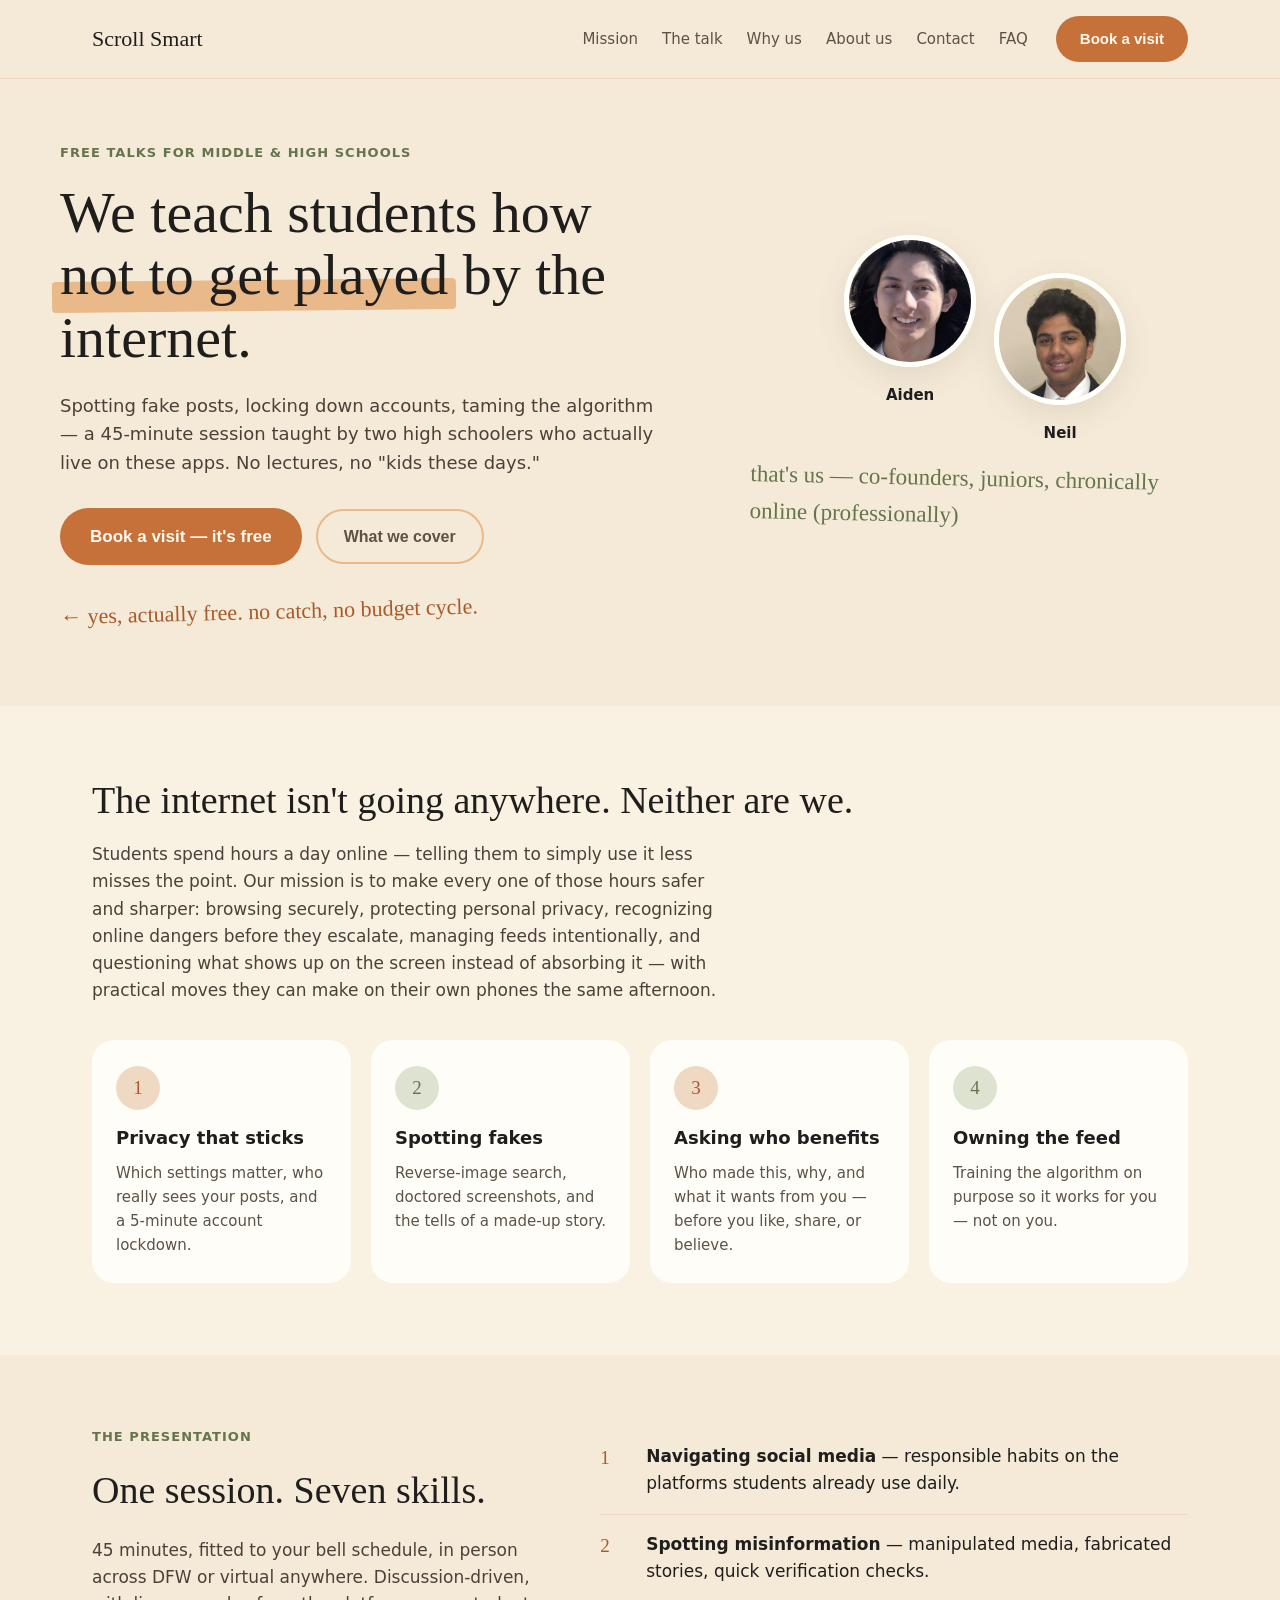
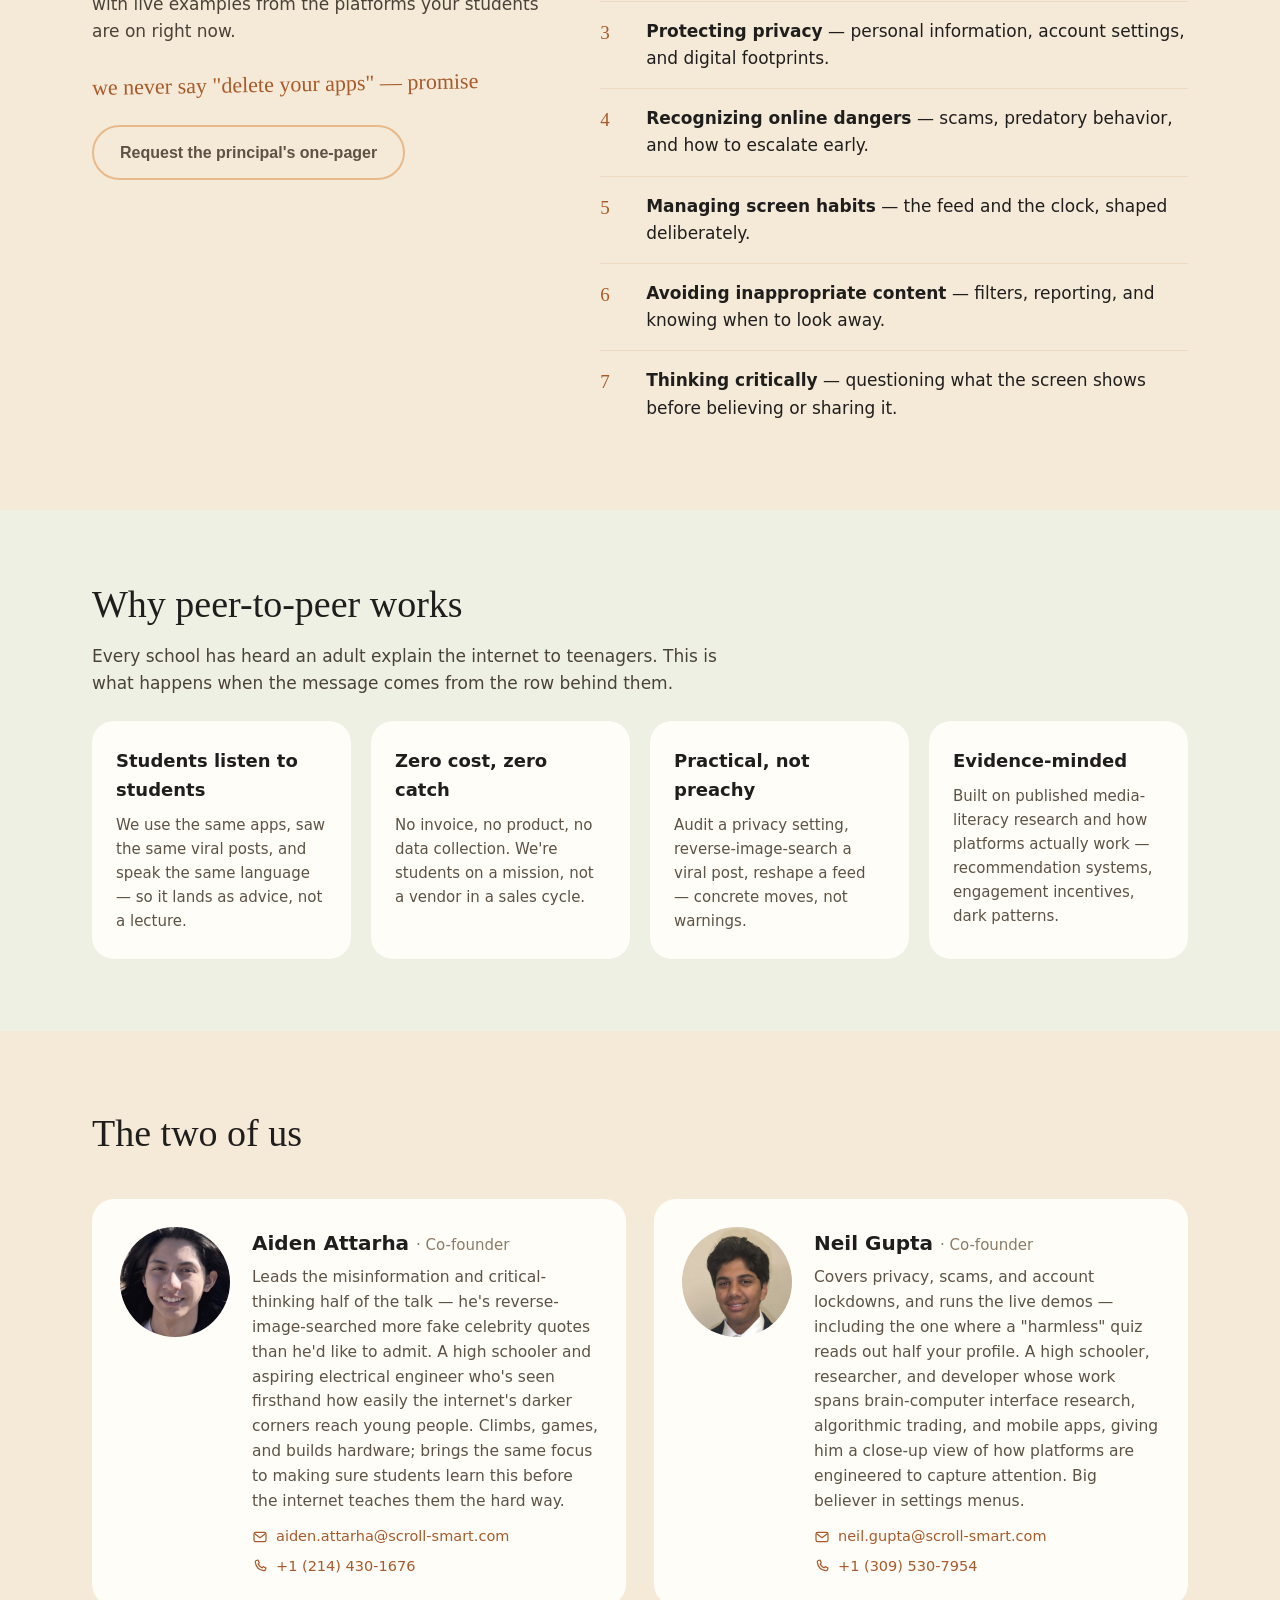
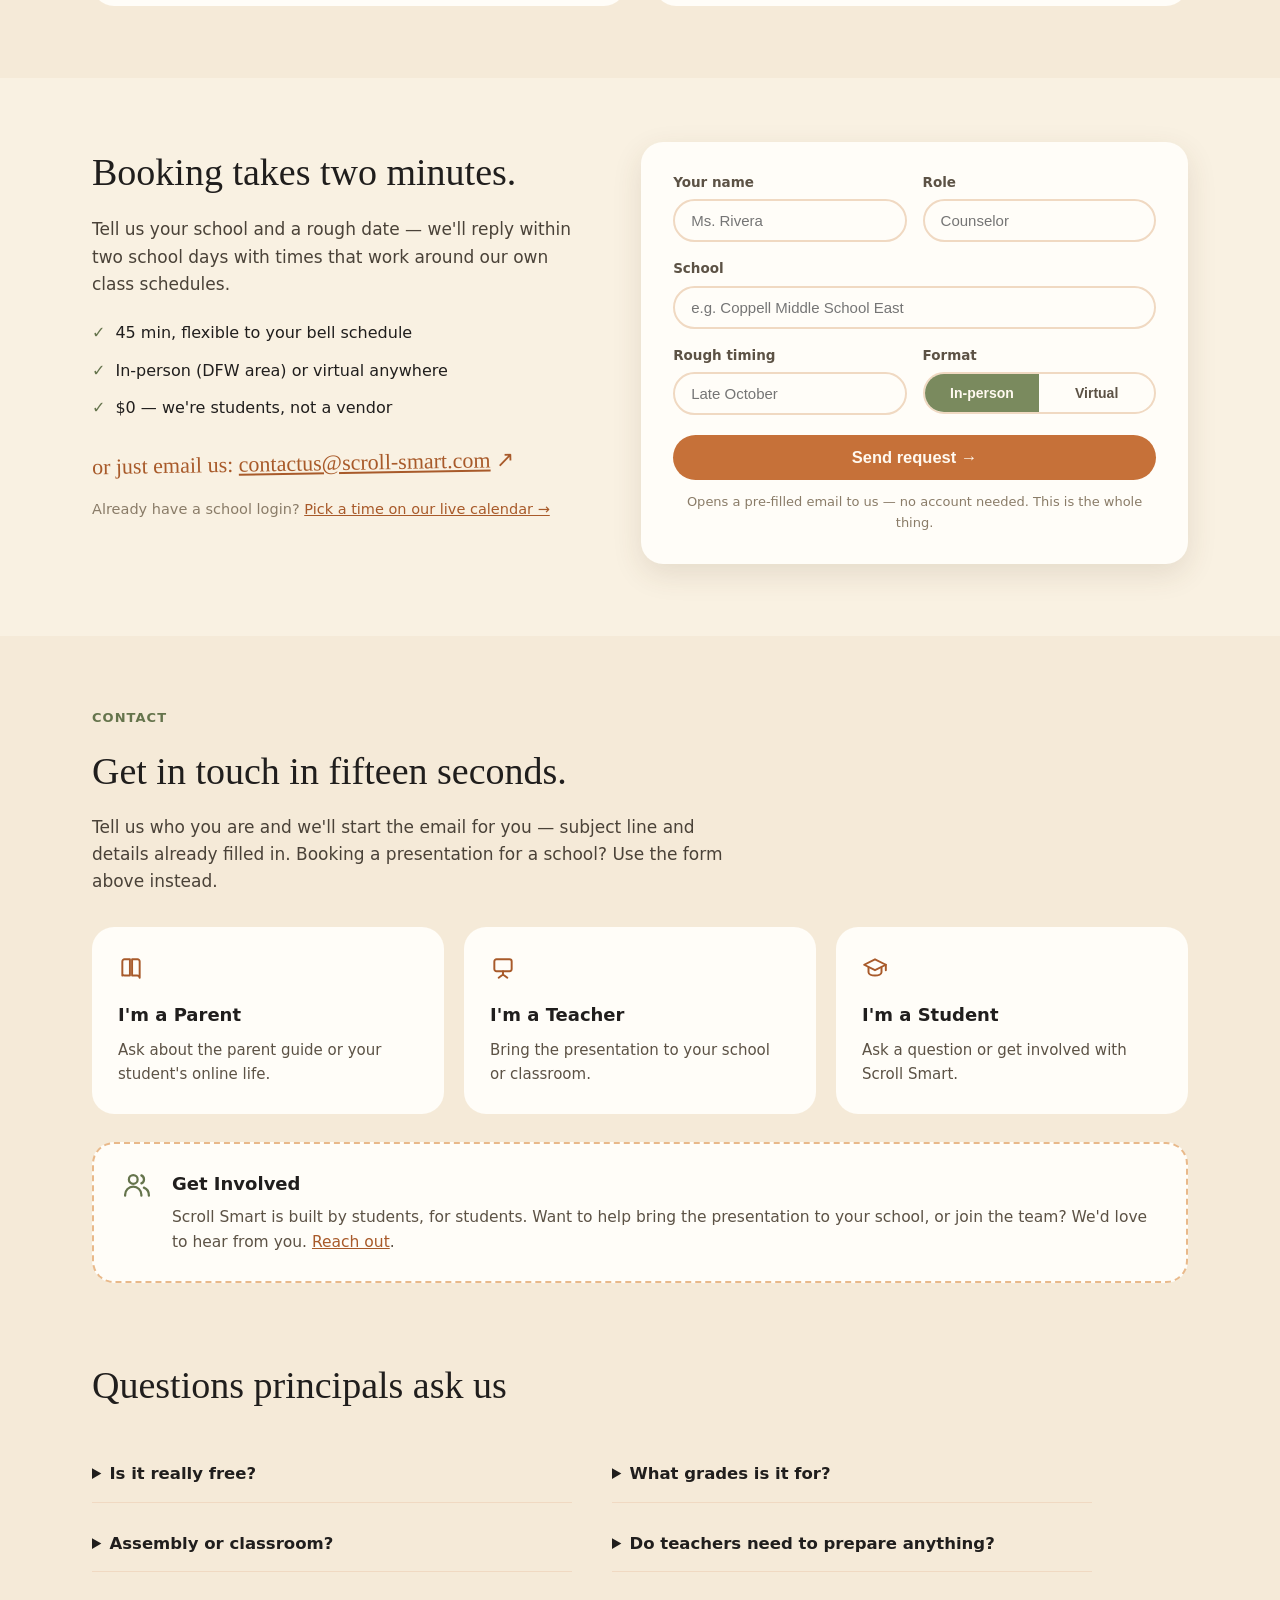
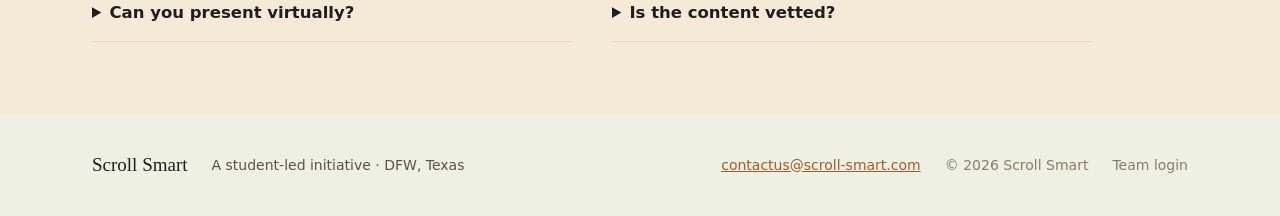
==== commit cb331f13: "Ship the Organic redesign; carry over all v1 site information Replaces the dark-gradient landing pag" ====
--- a/index.html
+++ b/index.html
@@ -1,537 +1,343 @@
 <!DOCTYPE html>
-<!-- "no-js" is removed by script.js; it keeps all content visible if JavaScript is unavailable -->
-<html lang="en" class="no-js">
+<html lang="en">
 <head>
-  <meta charset="UTF-8" />
-  <meta name="viewport" content="width=device-width, initial-scale=1.0" />
-
-  <!-- ============ SECURITY ============
-       Content-Security-Policy: only allow what the site actually uses.
-         script-src  — our script.js + the Cloudflare Web Analytics beacon
-                       + the GoatCounter script (gc.zgo.at)
-         style-src   — styles.css + the Google Fonts stylesheet; 'unsafe-inline'
-                       is required because the design uses inline style=""
-                       attributes for animation delays (--d) and chip bob (--bob)
-         font-src    — Google Fonts font files
-         img-src     — local images + data: (the SVG grain texture in styles.css)
-                       + GoatCounter (count.js reports hits via an image GET)
-         connect-src — Cloudflare Analytics + GoatCounter reporting endpoints
-       If you ever add a new third-party resource, add its origin to the
-       matching directive here or the browser will silently block it. -->
-  <meta http-equiv="Content-Security-Policy" content="default-src 'self'; script-src 'self' https://static.cloudflareinsights.com https://gc.zgo.at; style-src 'self' 'unsafe-inline' https://fonts.googleapis.com; font-src 'self' https://fonts.gstatic.com; img-src 'self' data: https://neil.goatcounter.com; connect-src 'self' https://cloudflareinsights.com https://neil.goatcounter.com; object-src 'none'; base-uri 'self'; form-action 'self'" />
-  <meta name="referrer" content="strict-origin-when-cross-origin" />
-
-  <!-- ============================================================
-       SCROLL SMART — single-page static site
-       Files: index.html + styles.css + script.js (+ favicon.svg)
-
-       QUICK EDIT GUIDE — search for these markers:
-         [EDIT: TESTIMONIAL]  — testimonial quotes (section hidden by default)
-       ============================================================ -->
-
-  <title>Scroll Smart — Student-Led Online Safety &amp; Media Literacy Presentations</title>
-  <meta name="description" content="Scroll Smart is a student-led initiative teaching students to navigate social media safely, spot misinformation, and think critically online. Free presentations for schools." />
-
-  <!-- Open Graph (link previews in email/text/social) -->
-  <meta property="og:type" content="website" />
-  <meta property="og:url" content="https://scroll-smart.com/" />
-  <meta property="og:title" content="Scroll Smart — Own Your Feed. Outsmart the Internet." />
-  <meta property="og:description" content="Free, student-led presentations on online safety and media literacy for schools." />
-  <!-- 1200x630 preview. Must be an ABSOLUTE URL — crawlers don't resolve paths
-       relative to the page, so a relative src shows no preview. -->
-  <meta property="og:image" content="https://scroll-smart.com/assets/og-image.png" />
-  <meta property="og:image:width" content="1200" />
-  <meta property="og:image:height" content="630" />
-  <meta property="og:image:alt" content="Scroll Smart — Student-Led Online Safety &amp; Media Literacy Presentations" />
-  <meta property="og:site_name" content="Scroll Smart" />
-
-  <!-- Twitter card (mirrors the Open Graph image; also needs an absolute URL) -->
-  <meta name="twitter:card" content="summary_large_image" />
-  <meta name="twitter:title" content="Scroll Smart — Own Your Feed. Outsmart the Internet." />
-  <meta name="twitter:description" content="Free, student-led presentations on online safety and media literacy for schools." />
-  <meta name="twitter:image" content="https://scroll-smart.com/assets/og-image.png" />
-  <meta name="twitter:image:alt" content="Scroll Smart — Student-Led Online Safety &amp; Media Literacy Presentations" />
-
-  <meta name="theme-color" content="#070b1a" />
-  <link rel="icon" type="image/svg+xml" href="favicon.svg" />
-
-  <!-- Fonts: Sora (headlines) + Inter (body). System fonts are the fallback,
-       so the site still looks right if these fail to load. -->
-  <link rel="preconnect" href="https://fonts.googleapis.com" />
-  <link rel="preconnect" href="https://fonts.gstatic.com" crossorigin />
-  <link href="https://fonts.googleapis.com/css2?family=Inter:wght@400;500;600;700&family=Sora:wght@600;700;800&display=swap" rel="stylesheet" />
-
-  <link rel="stylesheet" href="styles.css" />
+<meta charset="utf-8">
+<meta name="viewport" content="width=device-width, initial-scale=1">
+
+<!-- ============ SECURITY ============
+     Content-Security-Policy: only allow what the site actually uses.
+       script-src  — our site.js + the Cloudflare Web Analytics beacon
+                     + the GoatCounter script (gc.zgo.at). NOTE: no
+                     'unsafe-inline' — the booking-form logic lives in
+                     site.js precisely so this stays strict.
+       style-src   — site.css + the Google Fonts stylesheet; 'unsafe-inline'
+                     is required because the Organic design uses inline
+                     style="" attributes and a page-local <style> block
+       font-src    — Google Fonts font files
+       img-src     — local images + data: + GoatCounter (count.js reports
+                     hits via an image GET)
+       connect-src — Cloudflare Analytics + GoatCounter reporting endpoints
+     If you ever add a new third-party resource, add its origin to the
+     matching directive here or the browser will silently block it. -->
+<meta http-equiv="Content-Security-Policy" content="default-src 'self'; script-src 'self' https://static.cloudflareinsights.com https://gc.zgo.at; style-src 'self' 'unsafe-inline' https://fonts.googleapis.com; font-src 'self' https://fonts.gstatic.com; img-src 'self' data: https://neil.goatcounter.com; connect-src 'self' https://cloudflareinsights.com https://neil.goatcounter.com; object-src 'none'; base-uri 'self'; form-action 'self'">
+<meta name="referrer" content="strict-origin-when-cross-origin">
+
+<!-- ============================================================
+     SCROLL SMART — Organic theme
+     Files: index.html + site.css + site.js (+ favicon.svg)
+     Sibling pages: book/ (school booking) · scheduling/ (team login)
+
+     QUICK EDIT GUIDE — search for these markers:
+       [EDIT: TESTIMONIAL]  — testimonial quotes (section hidden by default)
+     ============================================================ -->
+
+<title>Scroll Smart — Student-led online safety talks for schools</title>
+<meta name="description" content="A free 45-minute peer-to-peer presentation on online safety, misinformation, and healthier screen habits — taught by students, for middle and high schools.">
+
+<!-- Open Graph (link previews in email/text/social) -->
+<meta property="og:type" content="website">
+<meta property="og:url" content="https://scroll-smart.com/">
+<meta property="og:title" content="Scroll Smart — Own Your Feed. Outsmart the Internet.">
+<meta property="og:description" content="Free, student-led presentations on online safety and media literacy for schools.">
+<!-- 1200x630 preview. Must be an ABSOLUTE URL — crawlers don't resolve paths
+     relative to the page, so a relative src shows no preview. -->
+<meta property="og:image" content="https://scroll-smart.com/assets/og-image.png">
+<meta property="og:image:width" content="1200">
+<meta property="og:image:height" content="630">
+<meta property="og:image:alt" content="Scroll Smart — Student-Led Online Safety &amp; Media Literacy Presentations">
+<meta property="og:site_name" content="Scroll Smart">
+
+<!-- Twitter card (mirrors the Open Graph image; also needs an absolute URL) -->
+<meta name="twitter:card" content="summary_large_image">
+<meta name="twitter:title" content="Scroll Smart — Own Your Feed. Outsmart the Internet.">
+<meta name="twitter:description" content="Free, student-led presentations on online safety and media literacy for schools.">
+<meta name="twitter:image" content="https://scroll-smart.com/assets/og-image.png">
+<meta name="twitter:image:alt" content="Scroll Smart — Student-Led Online Safety &amp; Media Literacy Presentations">
+
+<meta name="theme-color" content="#f5ead8">
+<link rel="icon" href="favicon.svg">
+<link rel="preconnect" href="https://fonts.googleapis.com"><link rel="preconnect" href="https://fonts.gstatic.com" crossorigin>
+<link href="https://fonts.googleapis.com/css2?family=Caprasimo&family=Figtree:wght@400;500;600;700&family=Caveat:wght@400;600&display=swap" rel="stylesheet">
+<link rel="stylesheet" href="site.css">
+<style>
+html{scroll-behavior:smooth}
+.nav{position:sticky;top:0;z-index:50;background:var(--bg);border-bottom:1px solid var(--acc-200)}
+.nav .wrap{display:flex;align-items:center;gap:28px;padding-top:16px;padding-bottom:16px}
+.nav nav{display:flex;gap:24px;font-size:15px;font-weight:500;margin-left:auto}
+.nav nav a{text-decoration:none;color:var(--n-700)} .nav nav a:hover{color:var(--acc-700)}
+.hero{display:grid;grid-template-columns:1.35fr 1fr;gap:56px;align-items:center;padding:64px 0 80px}
+.mark{position:relative;white-space:nowrap}
+.mark i{position:absolute;inset:58% -2% -6%;background:var(--acc-300);z-index:0;border-radius:4px;transform:rotate(-.6deg);font-style:normal}
+.mark span{position:relative}
+.founders{display:flex;flex-direction:column;gap:16px;align-items:center}
+.founders img{width:132px;height:132px;object-fit:cover;border-radius:50%;border:5px solid var(--paper);box-shadow:var(--shadow-md);filter:saturate(.85) contrast(.95) brightness(1.04)}
+.band-warm{background:var(--acc-100)} .band-sage{background:var(--sage-100)}
+.cards4{display:grid;grid-template-columns:repeat(4,1fr);gap:20px}
+.mini{background:var(--paper);border-radius:22px;padding:26px 24px;box-shadow:none}
+.mini .num{display:inline-flex;width:44px;height:44px;border-radius:50%;align-items:center;justify-content:center;font-family:Caprasimo,serif;font-size:19px;margin-bottom:14px}
+.skills li{display:flex;gap:18px;padding:16px 0;border-bottom:1px solid var(--acc-200)}
+.skills li:last-child{border-bottom:0}
+.skills .n{font-family:Caprasimo,serif;font-size:19px;color:var(--acc-700);width:28px;flex:none}
+details{border-bottom:1px solid var(--acc-200);padding:14px 0}
+details summary{font-weight:700;font-size:16.5px;cursor:pointer}
+details p{margin:10px 0 0;font-size:15.5px;color:var(--n-700)}
+form label{display:flex;flex-direction:column;gap:6px;font-size:13.5px;font-weight:600;color:var(--n-700)}
+/* --- founder cards: bio + direct contact lines --- */
+.who{display:flex;gap:22px;align-items:flex-start;padding:28px}
+.who img{width:110px;height:110px;object-fit:cover;border-radius:50%;flex:none;filter:saturate(.85) contrast(.95) brightness(1.04)}
+.contact-line{display:inline-flex;align-items:center;gap:8px;font-size:14.5px;text-decoration:none;color:var(--acc-700)}
+.contact-line:hover{text-decoration:underline}
+.contact-line svg{width:16px;height:16px;flex:none}
+.who-links{display:flex;flex-direction:column;gap:6px;margin-top:12px}
+/* --- audience cards (parent / teacher / student) --- */
+.aud{display:grid;grid-template-columns:repeat(3,1fr);gap:20px}
+.aud a{display:block;text-decoration:none;color:inherit;border:2px solid transparent;transition:border-color .15s,transform .15s}
+.aud a:hover{border-color:var(--acc-300);transform:translateY(-2px)}
+.aud svg{width:26px;height:26px;color:var(--acc-700);margin-bottom:12px}
+/* --- get involved --- */
+.involve{display:flex;gap:20px;align-items:flex-start;margin-top:28px;padding:26px 28px;border-radius:22px;background:var(--paper);border:2px dashed var(--acc-300)}
+.involve svg{width:30px;height:30px;color:var(--sage-700);flex:none}
+/* --- testimonials (hidden by default) --- */
+.is-hidden{display:none}
+.quote-card blockquote{margin:0;font-size:16px;color:var(--n-700)}
+.quote-mark{font-family:Caprasimo,serif;font-size:40px;line-height:1;color:var(--acc-300)}
+.quote-name{display:block;font-weight:700;font-size:15px;margin-top:14px}
+.quote-role{display:block;font-size:14px;color:var(--n-600)}
+@media (max-width:860px){.hero,.two{grid-template-columns:1fr!important}.cards4,.aud{grid-template-columns:1fr 1fr}.nav nav{display:none}}
+@media (max-width:560px){.aud{grid-template-columns:1fr}.who{flex-direction:column}}
+</style>
 </head>
-
 <body>
-
-  <!-- Animated gradient background: fixed blobs that drift behind the glass panels.
-       Purely decorative — hidden from assistive tech. -->
-  <div class="bg" aria-hidden="true">
-    <div class="blob blob-a"></div>
-    <div class="blob blob-b"></div>
-    <div class="blob blob-c"></div>
-    <div class="grain"></div>
-  </div>
-
-  <!-- Scroll progress bar (thin gradient line pinned to the top of the viewport) -->
-  <div class="progress" aria-hidden="true"><span id="progress-bar"></span></div>
-
-  <!-- ============ FLOATING GLASS NAV ============ -->
-  <header class="nav-wrap">
-    <nav class="nav glass" aria-label="Main navigation">
-      <a class="nav-brand" href="#home">
-        <svg class="brand-mark" viewBox="0 0 32 32" aria-hidden="true" focusable="false">
-          <defs>
-            <linearGradient id="bm" x1="0" y1="0" x2="1" y2="1">
-              <stop offset="0" stop-color="#4de8c2"/><stop offset="1" stop-color="#8b7bff"/>
-            </linearGradient>
-          </defs>
-          <rect x="2" y="2" width="28" height="28" rx="9" fill="url(#bm)"/>
-          <path d="M21.5 11.2c-1-1.1-2.8-1.9-5-1.9-2.9 0-5 1.4-5 3.5 0 4.6 10 2.1 10 6.4 0 2.1-2.2 3.5-5.1 3.5-2.3 0-4.2-.8-5.3-2" fill="none" stroke="#081022" stroke-width="2.6" stroke-linecap="round"/>
-        </svg>
-        <span>Scroll&nbsp;Smart</span>
-      </a>
-
-      <button class="nav-toggle" id="nav-toggle" aria-expanded="false" aria-controls="nav-links" aria-label="Open menu">
-        <span></span><span></span>
-      </button>
-
-      <ul class="nav-links" id="nav-links">
-        <li><a href="#home" class="nav-link" data-nav>Home</a></li>
-        <li><a href="#mission" class="nav-link" data-nav>Mission</a></li>
-        <li><a href="#presentation" class="nav-link" data-nav>Presentation</a></li>
-        <li><a href="#why-us" class="nav-link" data-nav>Why Us</a></li>
-        <li><a href="#about" class="nav-link" data-nav>About Us</a></li>
-        <li><a href="#contact" class="nav-link" data-nav>Contact</a></li>
-        <!-- If you unhide the Testimonials section, you can add its nav link here:
-        <li><a href="#testimonials" class="nav-link" data-nav>Testimonials</a></li> -->
-      </ul>
-
-      <!-- Same pre-filled mailto used by every CTA on the page (goes to the shared contactus@ inbox) -->
-      <a class="btn btn-primary btn-nav" data-goatcounter-click="cta-request-nav" href="mailto:contactus@scroll-smart.com?subject=Presentation%20Request%20%E2%80%94%20%5BYour%20School%20Name%5D&body=Hi%20Scroll%20Smart%20team%2C%0A%0ASchool%20name%3A%20%0AContact%20person%20%26%20role%3A%20%0APreferred%20dates%2Ftimes%3A%20%0AGrade%20level(s)%20%26%20audience%20size%3A%20%0A%0AWe%27re%20interested%20in%20scheduling%20a%20Scroll%20Smart%20presentation%20at%20our%20school.%0A%0AThank%20you!">Book&nbsp;Us</a>
-    </nav>
-  </header>
-
-  <main>
-
-    <!-- ============ 1. HERO ============ -->
-    <section class="section hero" id="home">
-      <div class="container hero-inner">
-        <p class="eyebrow" data-reveal>
-          <span class="eyebrow-dot" aria-hidden="true"></span>
-          A student-led initiative · No cost to your school · In-person &amp; virtual
-        </p>
-
-        <h1 class="hero-title" data-reveal style="--d:.08s">
-          Own your feed.<br>
-          <span class="grad-text">Outsmart the internet.</span>
-        </h1>
-
-        <p class="hero-sub" data-reveal style="--d:.16s">
-          Scroll Smart gives your middle and high schoolers a [DURATION]-minute presentation on
-          online safety, spotting misinformation, and healthier screen habits — taught peer-to-peer
-          by students who grew up on these platforms.
-        </p>
-
-        <!-- Stacked CTA hierarchy: one dominant primary, one quiet secondary below it -->
-        <div class="hero-cta" data-reveal style="--d:.24s">
-          <!-- Primary conversion CTA — pre-filled mailto to the shared contactus@ inbox -->
-          <a class="btn btn-primary btn-hero" data-goatcounter-click="cta-request-hero" href="mailto:contactus@scroll-smart.com?subject=Presentation%20Request%20%E2%80%94%20%5BYour%20School%20Name%5D&body=Hi%20Scroll%20Smart%20team%2C%0A%0ASchool%20name%3A%20%0AContact%20person%20%26%20role%3A%20%0APreferred%20dates%2Ftimes%3A%20%0AGrade%20level(s)%20%26%20audience%20size%3A%20%0A%0AWe%27re%20interested%20in%20scheduling%20a%20Scroll%20Smart%20presentation%20at%20our%20school.%0A%0AThank%20you!">
-            Request a Presentation
-            <svg viewBox="0 0 20 20" aria-hidden="true" focusable="false"><path d="M3 10h13m-5-5 5 5-5 5" fill="none" stroke="currentColor" stroke-width="2" stroke-linecap="round" stroke-linejoin="round"/></svg>
+<header class="nav"><div class="wrap">
+  <a href="#top" style="font-family:Caprasimo,serif;font-size:22px;color:var(--text);text-decoration:none">Scroll Smart</a>
+  <nav><a href="#mission">Mission</a><a href="#talk">The talk</a><a href="#why">Why us</a><a href="#about">About us</a><a href="#contact">Contact</a><a href="#faq">FAQ</a></nav>
+  <a class="btn" style="padding:11px 24px;font-size:15px" data-goatcounter-click="cta-request-nav" href="#book">Book a visit</a>
+</div></header>
+
+<section class="hero wrap" id="top">
+  <div>
+    <p class="kicker" style="margin:0 0 18px">Free talks for middle &amp; high schools</p>
+    <h1 style="margin:0 0 22px;font-size:clamp(38px,5vw,58px);line-height:1.08">We teach students how <span class="mark"><i></i><span>not to get played</span></span> by the internet.</h1>
+    <p style="margin:0 0 30px;max-width:52ch;font-size:18px;color:#4a4238">Spotting fake posts, locking down accounts, taming the algorithm — a 45-minute session taught by two high schoolers who actually live on these apps. No lectures, no "kids these days."</p>
+    <div style="display:flex;gap:14px;align-items:center;flex-wrap:wrap">
+      <a class="btn" style="padding:15px 30px;font-size:17px" data-goatcounter-click="cta-request-hero" href="#book">Book a visit — it's free</a>
+      <a class="btn btn-ghost" data-goatcounter-click="cta-explore-talk" href="#talk">What we cover</a>
+    </div>
+    <p class="hand" style="margin:26px 0 0;font-size:22px;transform:rotate(-1.5deg)">← yes, actually free. no catch, no budget cycle.</p>
+  </div>
+  <div class="founders">
+    <div style="display:flex;gap:18px">
+      <div style="text-align:center"><img src="assets/aiden.jpg" alt="Aiden Attarha, co-founder"><p style="margin:8px 0 0;font-weight:600;font-size:15px">Aiden</p></div>
+      <div style="text-align:center;margin-top:38px"><img src="assets/neil.jpg" alt="Neil Gupta, co-founder"><p style="margin:8px 0 0;font-weight:600;font-size:15px">Neil</p></div>
+    </div>
+    <p class="hand" style="margin:0;font-size:23px;color:var(--sage-700);transform:rotate(1.2deg)">that's us — co-founders, juniors, chronically online (professionally)</p>
+  </div>
+</section>
+
+<section class="band-warm" id="mission"><div class="wrap" style="padding-top:64px;padding-bottom:72px">
+  <h2 style="margin:0 0 10px;font-size:38px">The internet isn't going anywhere. Neither are we.</h2>
+  <p style="margin:0 0 36px;max-width:60ch;color:#4a4238">Students spend hours a day online — telling them to simply use it less misses the point. Our mission is to make every one of those hours safer and sharper: browsing securely, protecting personal privacy, recognizing online dangers before they escalate, managing feeds intentionally, and questioning what shows up on the screen instead of absorbing it — with practical moves they can make on their own phones the same afternoon.</p>
+  <div class="cards4">
+    <div class="mini"><span class="num" style="background:var(--acc-200);color:var(--acc-700)">1</span><h3 style="margin:0 0 8px;font-size:18px">Privacy that sticks</h3><p style="margin:0;font-size:15px;color:var(--n-700)">Which settings matter, who really sees your posts, and a 5-minute account lockdown.</p></div>
+    <div class="mini"><span class="num" style="background:var(--sage-200);color:var(--sage-700)">2</span><h3 style="margin:0 0 8px;font-size:18px">Spotting fakes</h3><p style="margin:0;font-size:15px;color:var(--n-700)">Reverse-image search, doctored screenshots, and the tells of a made-up story.</p></div>
+    <div class="mini"><span class="num" style="background:var(--acc-200);color:var(--acc-700)">3</span><h3 style="margin:0 0 8px;font-size:18px">Asking who benefits</h3><p style="margin:0;font-size:15px;color:var(--n-700)">Who made this, why, and what it wants from you — before you like, share, or believe.</p></div>
+    <div class="mini"><span class="num" style="background:var(--sage-200);color:var(--sage-700)">4</span><h3 style="margin:0 0 8px;font-size:18px">Owning the feed</h3><p style="margin:0;font-size:15px;color:var(--n-700)">Training the algorithm on purpose so it works for you — not on you.</p></div>
+  </div>
+</div></section>
+
+<section class="wrap two" id="talk" style="display:grid;grid-template-columns:1fr 1.3fr;gap:56px;align-items:start;padding-top:72px;padding-bottom:72px">
+  <div>
+    <p class="kicker" style="margin:0 0 12px">The presentation</p>
+    <h2 style="margin:0 0 16px;font-size:38px">One session. Seven skills.</h2>
+    <p style="margin:0 0 20px;color:#4a4238">45 minutes, fitted to your bell schedule, in person across DFW or virtual anywhere. Discussion-driven, with live examples from the platforms your students are on right now.</p>
+    <p class="hand" style="margin:0 0 24px;font-size:22px;transform:rotate(-1deg)">we never say "delete your apps" — promise</p>
+    <a class="btn btn-ghost" data-goatcounter-click="cta-one-pager" href="mailto:contactus@scroll-smart.com?subject=Scroll%20Smart%20one-pager%20request&body=Hi%20Aiden%20and%20Neil%2C%0A%0ACould%20you%20send%20over%20the%20one-page%20summary%20for%20principals%3F%0A%0AThanks!">Request the principal's one-pager</a>
+  </div>
+  <ol class="skills" style="margin:0;padding:0;list-style:none">
+    <li><span class="n">1</span><div><strong>Navigating social media</strong> — responsible habits on the platforms students already use daily.</div></li>
+    <li><span class="n">2</span><div><strong>Spotting misinformation</strong> — manipulated media, fabricated stories, quick verification checks.</div></li>
+    <li><span class="n">3</span><div><strong>Protecting privacy</strong> — personal information, account settings, and digital footprints.</div></li>
+    <li><span class="n">4</span><div><strong>Recognizing online dangers</strong> — scams, predatory behavior, and how to escalate early.</div></li>
+    <li><span class="n">5</span><div><strong>Managing screen habits</strong> — the feed and the clock, shaped deliberately.</div></li>
+    <li><span class="n">6</span><div><strong>Avoiding inappropriate content</strong> — filters, reporting, and knowing when to look away.</div></li>
+    <li><span class="n">7</span><div><strong>Thinking critically</strong> — questioning what the screen shows before believing or sharing it.</div></li>
+  </ol>
+</section>
+
+<section class="band-sage" id="why"><div class="wrap" style="padding-top:64px;padding-bottom:72px">
+  <div style="max-width:60ch;margin-bottom:24px"><h2 style="margin:0 0 8px;font-size:38px">Why peer-to-peer works</h2><p style="margin:0;color:#4a4238">Every school has heard an adult explain the internet to teenagers. This is what happens when the message comes from the row behind them.</p></div>
+  <div class="cards4" style="grid-template-columns:repeat(4,1fr)">
+    <div class="mini"><h3 style="margin:0 0 8px;font-size:18px">Students listen to students</h3><p style="margin:0;font-size:15px;color:var(--n-700)">We use the same apps, saw the same viral posts, and speak the same language — so it lands as advice, not a lecture.</p></div>
+    <div class="mini"><h3 style="margin:0 0 8px;font-size:18px">Zero cost, zero catch</h3><p style="margin:0;font-size:15px;color:var(--n-700)">No invoice, no product, no data collection. We're students on a mission, not a vendor in a sales cycle.</p></div>
+    <div class="mini"><h3 style="margin:0 0 8px;font-size:18px">Practical, not preachy</h3><p style="margin:0;font-size:15px;color:var(--n-700)">Audit a privacy setting, reverse-image-search a viral post, reshape a feed — concrete moves, not warnings.</p></div>
+    <div class="mini"><h3 style="margin:0 0 8px;font-size:18px">Evidence-minded</h3><p style="margin:0;font-size:15px;color:var(--n-700)">Built on published media-literacy research and how platforms actually work — recommendation systems, engagement incentives, dark patterns.</p></div>
+  </div>
+</div></section>
+
+<!-- ============ TESTIMONIALS (HIDDEN BY DEFAULT) ============
+     HOW TO UNHIDE: delete the class "is-hidden" from the <section> tag
+     below, then fill in the [EDIT: TESTIMONIAL] quotes. Optionally add a
+     Testimonials link to the nav.
+     ========================================================== -->
+<section class="wrap is-hidden" id="testimonials" style="padding-top:72px;padding-bottom:72px">
+  <p class="kicker" style="margin:0 0 12px">Trusted by educators</p>
+  <h2 style="margin:0 0 32px;font-size:38px">What schools are saying.</h2>
+  <div class="cards4" style="grid-template-columns:repeat(3,1fr)">
+    <!-- [EDIT: TESTIMONIAL] Quote 1 -->
+    <figure class="mini quote-card" style="margin:0">
+      <div class="quote-mark" aria-hidden="true">&ldquo;</div>
+      <blockquote><p style="margin:0">[TESTIMONIAL PLACEHOLDER — one or two sentences from an educator about the presentation's impact.]</p></blockquote>
+      <figcaption><span class="quote-name">[Name Placeholder]</span><span class="quote-role">[Title, School Name]</span></figcaption>
+    </figure>
+    <!-- [EDIT: TESTIMONIAL] Quote 2 -->
+    <figure class="mini quote-card" style="margin:0">
+      <div class="quote-mark" aria-hidden="true">&ldquo;</div>
+      <blockquote><p style="margin:0">[TESTIMONIAL PLACEHOLDER — one or two sentences from an educator about the presentation's impact.]</p></blockquote>
+      <figcaption><span class="quote-name">[Name Placeholder]</span><span class="quote-role">[Title, School Name]</span></figcaption>
+    </figure>
+    <!-- [EDIT: TESTIMONIAL] Quote 3 -->
+    <figure class="mini quote-card" style="margin:0">
+      <div class="quote-mark" aria-hidden="true">&ldquo;</div>
+      <blockquote><p style="margin:0">[TESTIMONIAL PLACEHOLDER — one or two sentences from an educator about the presentation's impact.]</p></blockquote>
+      <figcaption><span class="quote-name">[Name Placeholder]</span><span class="quote-role">[Title, School Name]</span></figcaption>
+    </figure>
+  </div>
+</section>
+
+<section class="wrap" id="about" style="padding-top:72px;padding-bottom:72px">
+  <h2 style="margin:0 0 36px;font-size:38px">The two of us</h2>
+  <div class="two" style="display:grid;grid-template-columns:1fr 1fr;gap:28px">
+    <div class="mini who">
+      <img src="assets/aiden.jpg" alt="Aiden Attarha">
+      <div>
+        <h3 style="margin:0 0 6px;font-size:20px">Aiden Attarha <span style="font-weight:500;color:var(--n-600);font-size:15px">· Co-founder</span></h3>
+        <p style="margin:0;font-size:15.5px;color:var(--n-700)">Leads the misinformation and critical-thinking half of the talk — he's reverse-image-searched more fake celebrity quotes than he'd like to admit. A high schooler and aspiring electrical engineer who's seen firsthand how easily the internet's darker corners reach young people. Climbs, games, and builds hardware; brings the same focus to making sure students learn this before the internet teaches them the hard way.</p>
+        <div class="who-links">
+          <a class="contact-line" data-goatcounter-click="email-aiden" href="mailto:aiden.attarha@scroll-smart.com">
+            <svg viewBox="0 0 24 24" aria-hidden="true" focusable="false"><rect x="3" y="5" width="18" height="14" rx="2.5" fill="none" stroke="currentColor" stroke-width="1.8"/><path d="m4 7 8 6 8-6" fill="none" stroke="currentColor" stroke-width="1.8" stroke-linecap="round" stroke-linejoin="round"/></svg>
+            aiden.attarha@scroll-smart.com
           </a>
-          <a class="btn btn-quiet" data-goatcounter-click="cta-explore-mission" href="#mission">Explore our mission</a>
-        </div>
-
-        <!-- Floating topic chips — gentle bob animation, purely decorative accents -->
-        <ul class="hero-chips" data-reveal style="--d:.34s">
-          <li class="chip glass">
-            <svg viewBox="0 0 24 24" aria-hidden="true" focusable="false"><path d="M12 3l7 3v5c0 4.5-3 8.2-7 10-4-1.8-7-5.5-7-10V6l7-3z" fill="none" stroke="currentColor" stroke-width="1.8" stroke-linejoin="round"/></svg>
-            Privacy
-          </li>
-          <li class="chip glass" style="--bob:.6s">
-            <svg viewBox="0 0 24 24" aria-hidden="true" focusable="false"><circle cx="10.5" cy="10.5" r="6" fill="none" stroke="currentColor" stroke-width="1.8"/><path d="m15.5 15.5 5 5" stroke="currentColor" stroke-width="1.8" stroke-linecap="round"/></svg>
-            Misinformation
-          </li>
-          <li class="chip glass" style="--bob:1.2s">
-            <svg viewBox="0 0 24 24" aria-hidden="true" focusable="false"><path d="M12 4a8 8 0 1 0 8 8" fill="none" stroke="currentColor" stroke-width="1.8" stroke-linecap="round"/><path d="M12 8v4l3 2" fill="none" stroke="currentColor" stroke-width="1.8" stroke-linecap="round" stroke-linejoin="round"/></svg>
-            Balance
-          </li>
-          <li class="chip glass" style="--bob:1.8s">
-            <svg viewBox="0 0 24 24" aria-hidden="true" focusable="false"><path d="M9 21h6m-5-3h4m-2-14a6 6 0 0 0-3.5 10.9c.9.7 1.5 1.3 1.5 2.1h4c0-.8.6-1.4 1.5-2.1A6 6 0 0 0 12 4z" fill="none" stroke="currentColor" stroke-width="1.8" stroke-linecap="round" stroke-linejoin="round"/></svg>
-            Critical Thinking
-          </li>
-        </ul>
-      </div>
-
-      <a class="scroll-hint" href="#mission" aria-label="Scroll to Our Mission">
-        <svg viewBox="0 0 24 24" aria-hidden="true" focusable="false"><path d="m6 9 6 6 6-6" fill="none" stroke="currentColor" stroke-width="2" stroke-linecap="round" stroke-linejoin="round"/></svg>
-      </a>
-    </section>
-
-    <!-- ============ 2. OUR MISSION ============ -->
-    <section class="section" id="mission">
-      <div class="container">
-        <p class="kicker" data-reveal>Our Mission</p>
-        <h2 class="section-title" data-reveal style="--d:.06s">
-          The internet isn't going anywhere.<br class="desk-only">
-          <span class="grad-text">Neither are we.</span>
-        </h2>
-        <p class="section-lead" data-reveal style="--d:.12s">
-          Students spend hours a day online — so telling them to simply use it less misses the point.
-          Scroll Smart exists to make every one of those hours safer and sharper: browsing securely,
-          protecting personal privacy, recognizing online dangers before they escalate, managing feeds
-          intentionally, and questioning what shows up on the screen instead of absorbing it.
-        </p>
-
-        <div class="card-grid four" data-reveal style="--d:.18s">
-          <article class="card glass">
-            <div class="card-icon" aria-hidden="true">
-              <svg viewBox="0 0 24 24" focusable="false"><path d="M12 3l7 3v5c0 4.5-3 8.2-7 10-4-1.8-7-5.5-7-10V6l7-3z" fill="none" stroke="currentColor" stroke-width="1.8" stroke-linejoin="round"/><path d="m9 12 2 2 4-4" fill="none" stroke="currentColor" stroke-width="1.8" stroke-linecap="round" stroke-linejoin="round"/></svg>
-            </div>
-            <h3>Privacy</h3>
-            <p>What you share, who can see it, and how to lock down accounts before it matters.</p>
-          </article>
-
-          <article class="card glass">
-            <div class="card-icon" aria-hidden="true">
-              <svg viewBox="0 0 24 24" focusable="false"><circle cx="10.5" cy="10.5" r="6" fill="none" stroke="currentColor" stroke-width="1.8"/><path d="m15.5 15.5 5 5" stroke="currentColor" stroke-width="1.8" stroke-linecap="round"/><path d="M8 10.5h5" stroke="currentColor" stroke-width="1.8" stroke-linecap="round"/></svg>
-            </div>
-            <h3>Misinformation</h3>
-            <p>Fast, practical checks for spotting fake stories, doctored media, and misleading claims.</p>
-          </article>
-
-          <article class="card glass">
-            <div class="card-icon" aria-hidden="true">
-              <svg viewBox="0 0 24 24" focusable="false"><path d="M9 21h6m-5-3h4m-2-14a6 6 0 0 0-3.5 10.9c.9.7 1.5 1.3 1.5 2.1h4c0-.8.6-1.4 1.5-2.1A6 6 0 0 0 12 4z" fill="none" stroke="currentColor" stroke-width="1.8" stroke-linecap="round" stroke-linejoin="round"/></svg>
-            </div>
-            <h3>Critical Thinking</h3>
-            <p>Asking who made this, why, and what it wants from you — before you like, share, or believe.</p>
-          </article>
-
-          <article class="card glass">
-            <div class="card-icon" aria-hidden="true">
-              <svg viewBox="0 0 24 24" focusable="false"><path d="M12 4a8 8 0 1 0 8 8" fill="none" stroke="currentColor" stroke-width="1.8" stroke-linecap="round"/><path d="M12 8v4l3 2" fill="none" stroke="currentColor" stroke-width="1.8" stroke-linecap="round" stroke-linejoin="round"/></svg>
-            </div>
-            <h3>Balance</h3>
-            <p>Shaping your feed and your habits on purpose, so the algorithm works for you — not on you.</p>
-          </article>
-        </div>
-      </div>
-    </section>
-
-    <!-- ============ 3. OUR PRESENTATION ============ -->
-    <section class="section" id="presentation">
-      <div class="container">
-        <p class="kicker" data-reveal>Our Presentation</p>
-        <h2 class="section-title" data-reveal style="--d:.06s">
-          One session. <span class="grad-text">Seven skills that stick.</span>
-        </h2>
-        <p class="section-lead" data-reveal style="--d:.12s">
-          We bring a fast-moving, discussion-driven presentation to your school —
-          built by students, for students, and offered
-          <strong class="free-mark">completely free to schools</strong>.
-        </p>
-
-        <div class="present-layout" data-reveal style="--d:.18s">
-          <ul class="topic-list glass" aria-label="Presentation topics">
-            <li><span class="tick" aria-hidden="true">✓</span> Navigating social media responsibly</li>
-            <li><span class="tick" aria-hidden="true">✓</span> Spotting misinformation and manipulated media</li>
-            <li><span class="tick" aria-hidden="true">✓</span> Protecting privacy and personal information</li>
-            <li><span class="tick" aria-hidden="true">✓</span> Recognizing common online dangers</li>
-            <li><span class="tick" aria-hidden="true">✓</span> Managing feeds and screen habits thoughtfully</li>
-            <li><span class="tick" aria-hidden="true">✓</span> Avoiding inappropriate content</li>
-            <li><span class="tick" aria-hidden="true">✓</span> Thinking critically about online information</li>
-          </ul>
-
-          <div class="stats">
-            <div class="stat glass">
-              <span class="stat-num"><span data-count="0" data-prefix="$">$0</span></span>
-              <span class="stat-label">Cost to your school — free, no catch</span>
-            </div>
-            <div class="stat glass">
-              <span class="stat-num"><span data-count="45">45</span><em>&nbsp;min</em></span>
-              <span class="stat-label">Flexible session length — we fit your bell schedule</span>
-            </div>
-            <div class="stat glass">
-              <span class="stat-num"><span data-count="7">7</span><em>&nbsp;topics</em></span>
-              <span class="stat-label">Core skills covered, with live examples and Q&amp;A</span>
-            </div>
-          </div>
-        </div>
-
-        <!-- Repeated conversion CTA after the Presentation section -->
-        <div class="cta-banner glass-strong" data-reveal style="--d:.24s">
-          <div>
-            <h3>Bring Scroll Smart to your school</h3>
-            <p>One email is all it takes — the subject and details are pre-filled for you.</p>
-          </div>
-          <a class="btn btn-primary btn-lg" data-goatcounter-click="cta-request-mid" href="mailto:contactus@scroll-smart.com?subject=Presentation%20Request%20%E2%80%94%20%5BYour%20School%20Name%5D&body=Hi%20Scroll%20Smart%20team%2C%0A%0ASchool%20name%3A%20%0AContact%20person%20%26%20role%3A%20%0APreferred%20dates%2Ftimes%3A%20%0AGrade%20level(s)%20%26%20audience%20size%3A%20%0A%0AWe%27re%20interested%20in%20scheduling%20a%20Scroll%20Smart%20presentation%20at%20our%20school.%0A%0AThank%20you!">
-            Request a Presentation
-            <svg viewBox="0 0 20 20" aria-hidden="true" focusable="false"><path d="M3 10h13m-5-5 5 5-5 5" fill="none" stroke="currentColor" stroke-width="2" stroke-linecap="round" stroke-linejoin="round"/></svg>
+          <a class="contact-line" data-goatcounter-click="phone-aiden" href="tel:+12144301676">
+            <svg viewBox="0 0 24 24" aria-hidden="true" focusable="false"><path d="M6.6 3.8 8.9 3l2 4.3-1.7 1.5a13 13 0 0 0 5.9 5.9l1.6-1.7 4.3 2-.8 2.3c-.3 1-1.3 1.8-2.4 1.6C10.4 18 5.9 13.5 4.9 6.2c-.1-1.1.6-2 1.7-2.4z" fill="none" stroke="currentColor" stroke-width="1.8" stroke-linejoin="round"/></svg>
+            +1 (214) 430-1676
           </a>
         </div>
       </div>
-    </section>
-
-    <!-- ============ 4. WHY US ============ -->
-    <section class="section" id="why-us">
-      <div class="container">
-        <p class="kicker" data-reveal>Why Us</p>
-        <h2 class="section-title" data-reveal style="--d:.06s">
-          Students actually <span class="grad-text">listen to us.</span>
-        </h2>
-        <p class="section-lead" data-reveal style="--d:.12s">
-          Every school has heard an adult explain the internet to teenagers.
-          Scroll Smart is what happens when the message comes from the row behind them instead.
-        </p>
-
-        <div class="card-grid two" data-reveal style="--d:.18s">
-          <article class="card glass why-card">
-            <span class="why-num" aria-hidden="true">01</span>
-            <h3>Peer-to-peer, for real</h3>
-            <p>We're students who grew up on these platforms. When a near-peer says "here's the scam that
-               almost got me," it lands in a way no assembly speaker can match — because it's not a warning
-               from outside their world, it's advice from inside it.</p>
-          </article>
-
-          <article class="card glass why-card">
-            <span class="why-num" aria-hidden="true">02</span>
-            <h3>Free for schools</h3>
-            <p>No cost, no product to buy, no strings. We're a student-led initiative doing this because
-               we think it matters — which means booking us is a decision you can make in one email,
-               not one budget cycle.</p>
-          </article>
-
-          <article class="card glass why-card">
-            <span class="why-num" aria-hidden="true">03</span>
-            <h3>Practical, not preachy</h3>
-            <p>We never tell students to delete their apps. We show them how to audit a privacy setting,
-               reverse-image-search a viral post, and reshape a feed — concrete moves they can make on
-               their own phones the same afternoon.</p>
-          </article>
-
-          <article class="card glass why-card">
-            <span class="why-num" aria-hidden="true">04</span>
-            <h3>Evidence-minded</h3>
-            <p>Our content draws on published media-literacy research and how platforms actually work —
-               recommendation systems, engagement incentives, dark patterns — not scare stories or
-               secondhand myths about "kids these days."</p>
-          </article>
-        </div>
-      </div>
-    </section>
-
-    <!-- ============ 5. TESTIMONIALS (HIDDEN BY DEFAULT) ============
-         HOW TO UNHIDE: delete the class "is-hidden" from the <section> tag
-         below (keep "section"), then fill in the [EDIT: TESTIMONIAL] quotes.
-         Optionally add a Testimonials link to the nav (see comment in <nav>).
-         ============================================================== -->
-    <section class="section is-hidden" id="testimonials">
-      <div class="container">
-        <p class="kicker" data-reveal>Trusted By Educators</p>
-        <h2 class="section-title" data-reveal style="--d:.06s">
-          What schools <span class="grad-text">are saying.</span>
-        </h2>
-
-        <div class="card-grid three" data-reveal style="--d:.12s">
-          <!-- [EDIT: TESTIMONIAL] Quote 1 -->
-          <figure class="card glass quote-card">
-            <div class="quote-mark" aria-hidden="true">&ldquo;</div>
-            <blockquote><p>[TESTIMONIAL PLACEHOLDER — one or two sentences from an educator about the presentation's impact.]</p></blockquote>
-            <figcaption>
-              <span class="quote-name">[Name Placeholder]</span>
-              <span class="quote-role">[Title, School Name]</span>
-            </figcaption>
-          </figure>
-
-          <!-- [EDIT: TESTIMONIAL] Quote 2 -->
-          <figure class="card glass quote-card">
-            <div class="quote-mark" aria-hidden="true">&ldquo;</div>
-            <blockquote><p>[TESTIMONIAL PLACEHOLDER — one or two sentences from an educator about the presentation's impact.]</p></blockquote>
-            <figcaption>
-              <span class="quote-name">[Name Placeholder]</span>
-              <span class="quote-role">[Title, School Name]</span>
-            </figcaption>
-          </figure>
-
-          <!-- [EDIT: TESTIMONIAL] Quote 3 -->
-          <figure class="card glass quote-card">
-            <div class="quote-mark" aria-hidden="true">&ldquo;</div>
-            <blockquote><p>[TESTIMONIAL PLACEHOLDER — one or two sentences from an educator about the presentation's impact.]</p></blockquote>
-            <figcaption>
-              <span class="quote-name">[Name Placeholder]</span>
-              <span class="quote-role">[Title, School Name]</span>
-            </figcaption>
-          </figure>
-        </div>
-      </div>
-    </section>
-
-    <!-- ============ 6. CO-FOUNDERS / ABOUT ============ -->
-    <section class="section" id="about">
-      <div class="container">
-        <p class="kicker" data-reveal>About Us</p>
-        <h2 class="section-title" data-reveal style="--d:.06s">
-          The students <span class="grad-text">behind Scroll Smart.</span>
-        </h2>
-
-        <div class="card-grid two founders" data-reveal style="--d:.12s">
-          <article class="card glass founder-card">
-            <img class="founder-photo" src="assets/aiden.jpg" alt="Aiden Attarha, Co-Founder" width="118" height="118" />
-            <h3>Aiden Attarha</h3>
-            <p class="founder-role">Co-Founder</p>
-            <p class="founder-bio">Aiden Attarha is a high school student and aspiring electrical engineer who has seen firsthand how easily the internet's darker corners can reach young people. Whether he's climbing, gaming, or building hardware, he brings the same focus to Scroll Smart's mission: giving students the awareness to enjoy the online world without being taken advantage of by it. He co-founded Scroll Smart to make sure students learn these lessons before the internet teaches them the hard way.</p>
-          </article>
-
-          <article class="card glass founder-card">
-            <img class="founder-photo" src="assets/neil.jpg" alt="Neil Gupta, Co-Founder" width="118" height="118" />
-            <h3>Neil Gupta</h3>
-            <p class="founder-role">Co-Founder</p>
-            <p class="founder-bio">Neil Gupta is a high school student, researcher, and developer with a passion for understanding how technology shapes the way we think. His work spans brain-computer interface research, algorithmic trading systems, and mobile app development — giving him a firsthand view of how digital platforms are engineered to capture attention. He co-founded Scroll Smart to help students turn that understanding into smarter, safer habits online.</p>
-          </article>
-        </div>
-
-        <!-- ===== 7. GET INVOLVED (micro-section, lives inside About's viewport flow) ===== -->
-        <aside class="involve glass" id="get-involved" data-reveal style="--d:.2s">
-          <div class="involve-icon" aria-hidden="true">
-            <svg viewBox="0 0 24 24" focusable="false"><circle cx="9" cy="7.5" r="3.5" fill="none" stroke="currentColor" stroke-width="1.8"/><path d="M2.5 20.5v-.75a6.5 6.5 0 0 1 13 0v.75" fill="none" stroke="currentColor" stroke-width="1.8" stroke-linecap="round"/><path d="M15.5 4.3a3.5 3.5 0 0 1 0 6.4m2 3.4a6.5 6.5 0 0 1 4 6v.4" fill="none" stroke="currentColor" stroke-width="1.8" stroke-linecap="round"/></svg>
-          </div>
-          <div>
-            <h3>Get Involved</h3>
-            <p>Scroll Smart is built by students, for students. Want to help bring the presentation
-              to your school, or join the team? We'd love to hear from you.
-              <!-- Same pre-filled Student template as the "I'm a Student" card in Contact -->
-              <a class="text-link" data-goatcounter-click="cta-get-involved" href="mailto:contactus@scroll-smart.com?subject=Student%20Inquiry%20%E2%80%94%20Scroll%20Smart&body=Hi%20Scroll%20Smart%20team%2C%0A%0AName%3A%20%5BYour%20name%5D%0ASchool%20(optional)%3A%20%5BYour%20school%5D%0A%0AMy%20question%20%2F%20how%20I%27d%20like%20to%20get%20involved%3A%20%0A%0AThanks%2C%0A%5BYour%20name%5D">Reach out</a>.
-            </p>
-          </div>
-        </aside>
-      </div>
-    </section>
-
-    <!-- ============ 8. CONTACT ============ -->
-    <section class="section" id="contact">
-      <div class="container">
-        <p class="kicker" data-reveal>Contact</p>
-        <h2 class="section-title" data-reveal style="--d:.06s">
-          Get in touch in <span class="grad-text">fifteen seconds.</span>
-        </h2>
-        <p class="section-lead" data-reveal style="--d:.12s">
-          Tell us who you are and we'll start the email for you — or reach either
-          co-founder directly. Booking a presentation? The button at the bottom is
-          pre-filled and ready to send.
-        </p>
-
-        <!-- Audience quick-contact: each card opens a pre-filled email to contactus@scroll-smart.com -->
-        <div class="card-grid three audience-grid" data-reveal style="--d:.16s">
-          <a class="card glass audience-card" data-goatcounter-click="contact-parent" href="mailto:contactus@scroll-smart.com?subject=Parent%20Inquiry%20%E2%80%94%20Scroll%20Smart&body=Hi%20Scroll%20Smart%20team%2C%0A%0AName%3A%20%5BYour%20name%5D%0AStudent%27s%20school%20(optional)%3A%20%5BSchool%20name%5D%0A%0AI%27m%20interested%20in%20the%20parent%20guide%20%2F%20my%20question%20is%3A%20%0A%0AThanks%2C%0A%5BYour%20name%5D">
-            <div class="card-icon" aria-hidden="true">
-              <svg viewBox="0 0 24 24" focusable="false"><path d="M4 19V6a2 2 0 0 1 2-2h5v15H6.5A2.5 2.5 0 0 0 4 19zm16 0V6a2 2 0 0 0-2-2h-5v15h4.5a2.5 2.5 0 0 1 2.5 2z" fill="none" stroke="currentColor" stroke-width="1.8" stroke-linejoin="round"/></svg>
-            </div>
-            <div>
-              <h3>I'm a Parent</h3>
-              <p>Ask about the parent guide or your student's online life.</p>
-            </div>
+    </div>
+    <div class="mini who">
+      <img src="assets/neil.jpg" alt="Neil Gupta">
+      <div>
+        <h3 style="margin:0 0 6px;font-size:20px">Neil Gupta <span style="font-weight:500;color:var(--n-600);font-size:15px">· Co-founder</span></h3>
+        <p style="margin:0;font-size:15.5px;color:var(--n-700)">Covers privacy, scams, and account lockdowns, and runs the live demos — including the one where a "harmless" quiz reads out half your profile. A high schooler, researcher, and developer whose work spans brain-computer interface research, algorithmic trading, and mobile apps, giving him a close-up view of how platforms are engineered to capture attention. Big believer in settings menus.</p>
+        <div class="who-links">
+          <a class="contact-line" data-goatcounter-click="email-neil" href="mailto:neil.gupta@scroll-smart.com">
+            <svg viewBox="0 0 24 24" aria-hidden="true" focusable="false"><rect x="3" y="5" width="18" height="14" rx="2.5" fill="none" stroke="currentColor" stroke-width="1.8"/><path d="m4 7 8 6 8-6" fill="none" stroke="currentColor" stroke-width="1.8" stroke-linecap="round" stroke-linejoin="round"/></svg>
+            neil.gupta@scroll-smart.com
           </a>
-
-          <a class="card glass audience-card" data-goatcounter-click="contact-teacher" href="mailto:contactus@scroll-smart.com?subject=Teacher%2FSchool%20Inquiry%20%E2%80%94%20Scroll%20Smart&body=Hi%20Scroll%20Smart%20team%2C%0A%0AName%3A%20%5BYour%20name%5D%0ASchool%3A%20%5BSchool%20name%5D%0ARole%3A%20%5BYour%20role%5D%0A%0AWe%27d%20like%20to%20bring%20the%20presentation%20to%20our%20school%20%2F%20learn%20about%20classroom%20materials%3A%20%0A%0AThanks%2C%0A%5BYour%20name%5D">
-            <div class="card-icon" aria-hidden="true">
-              <svg viewBox="0 0 24 24" focusable="false"><rect x="4" y="4" width="16" height="11" rx="2" fill="none" stroke="currentColor" stroke-width="1.8"/><path d="M12 15v3m-4 3 4-3 4 3" fill="none" stroke="currentColor" stroke-width="1.8" stroke-linecap="round" stroke-linejoin="round"/></svg>
-            </div>
-            <div>
-              <h3>I'm a Teacher</h3>
-              <p>Bring the presentation to your school or classroom.</p>
-            </div>
-          </a>
-
-          <a class="card glass audience-card" data-goatcounter-click="contact-student" href="mailto:contactus@scroll-smart.com?subject=Student%20Inquiry%20%E2%80%94%20Scroll%20Smart&body=Hi%20Scroll%20Smart%20team%2C%0A%0AName%3A%20%5BYour%20name%5D%0ASchool%20(optional)%3A%20%5BYour%20school%5D%0A%0AMy%20question%20%2F%20how%20I%27d%20like%20to%20get%20involved%3A%20%0A%0AThanks%2C%0A%5BYour%20name%5D">
-            <div class="card-icon" aria-hidden="true">
-              <svg viewBox="0 0 24 24" focusable="false"><path d="M12 4 2 9l10 5 10-5-10-5z" fill="none" stroke="currentColor" stroke-width="1.8" stroke-linejoin="round"/><path d="M6 11.5V16c0 1.7 2.7 3 6 3s6-1.3 6-3v-4.5M22 9v5" fill="none" stroke="currentColor" stroke-width="1.8" stroke-linecap="round"/></svg>
-            </div>
-            <div>
-              <h3>I'm a Student</h3>
-              <p>Ask a question or get involved with Scroll Smart.</p>
-            </div>
-          </a>
-        </div>
-
-        <div class="card-grid two contact-grid" data-reveal style="--d:.18s">
-          <div class="card glass contact-card">
-            <h3>Aiden Attarha</h3>
-            <p class="founder-role">Co-Founder</p>
-            <a class="contact-line" data-goatcounter-click="email-aiden" href="mailto:aiden.attarha@scroll-smart.com">
-              <svg viewBox="0 0 24 24" aria-hidden="true" focusable="false"><rect x="3" y="5" width="18" height="14" rx="2.5" fill="none" stroke="currentColor" stroke-width="1.8"/><path d="m4 7 8 6 8-6" fill="none" stroke="currentColor" stroke-width="1.8" stroke-linecap="round" stroke-linejoin="round"/></svg>
-              aiden.attarha@scroll-smart.com
-            </a>
-            <a class="contact-line" data-goatcounter-click="phone-aiden" href="tel:+12144301676">
-              <svg viewBox="0 0 24 24" aria-hidden="true" focusable="false"><path d="M6.6 3.8 8.9 3l2 4.3-1.7 1.5a13 13 0 0 0 5.9 5.9l1.6-1.7 4.3 2-.8 2.3c-.3 1-1.3 1.8-2.4 1.6C10.4 18 5.9 13.5 4.9 6.2c-.1-1.1.6-2 1.7-2.4z" fill="none" stroke="currentColor" stroke-width="1.8" stroke-linejoin="round"/></svg>
-              +1 (214) 430-1676
-            </a>
-          </div>
-
-          <div class="card glass contact-card">
-            <h3>Neil Gupta</h3>
-            <p class="founder-role">Co-Founder</p>
-            <a class="contact-line" data-goatcounter-click="email-neil" href="mailto:neil.gupta@scroll-smart.com">
-              <svg viewBox="0 0 24 24" aria-hidden="true" focusable="false"><rect x="3" y="5" width="18" height="14" rx="2.5" fill="none" stroke="currentColor" stroke-width="1.8"/><path d="m4 7 8 6 8-6" fill="none" stroke="currentColor" stroke-width="1.8" stroke-linecap="round" stroke-linejoin="round"/></svg>
-              neil.gupta@scroll-smart.com
-            </a>
-            <a class="contact-line" data-goatcounter-click="phone-neil" href="tel:+13095307954">
-              <svg viewBox="0 0 24 24" aria-hidden="true" focusable="false"><path d="M6.6 3.8 8.9 3l2 4.3-1.7 1.5a13 13 0 0 0 5.9 5.9l1.6-1.7 4.3 2-.8 2.3c-.3 1-1.3 1.8-2.4 1.6C10.4 18 5.9 13.5 4.9 6.2c-.1-1.1.6-2 1.7-2.4z" fill="none" stroke="currentColor" stroke-width="1.8" stroke-linejoin="round"/></svg>
-              +1 (309) 530-7954
-            </a>
-          </div>
-        </div>
-
-        <!-- Final conversion CTA -->
-        <div class="cta-banner glass-strong" data-reveal style="--d:.24s">
-          <div>
-            <h3>Ready when you are</h3>
-            <p>Free for your school. Pre-filled email. One click below.</p>
-          </div>
-          <a class="btn btn-primary btn-lg" data-goatcounter-click="cta-request-contact" href="mailto:contactus@scroll-smart.com?subject=Presentation%20Request%20%E2%80%94%20%5BYour%20School%20Name%5D&body=Hi%20Scroll%20Smart%20team%2C%0A%0ASchool%20name%3A%20%0AContact%20person%20%26%20role%3A%20%0APreferred%20dates%2Ftimes%3A%20%0AGrade%20level(s)%20%26%20audience%20size%3A%20%0A%0AWe%27re%20interested%20in%20scheduling%20a%20Scroll%20Smart%20presentation%20at%20our%20school.%0A%0AThank%20you!">
-            Request a Presentation
-            <svg viewBox="0 0 20 20" aria-hidden="true" focusable="false"><path d="M3 10h13m-5-5 5 5-5 5" fill="none" stroke="currentColor" stroke-width="2" stroke-linecap="round" stroke-linejoin="round"/></svg>
+          <a class="contact-line" data-goatcounter-click="phone-neil" href="tel:+13095307954">
+            <svg viewBox="0 0 24 24" aria-hidden="true" focusable="false"><path d="M6.6 3.8 8.9 3l2 4.3-1.7 1.5a13 13 0 0 0 5.9 5.9l1.6-1.7 4.3 2-.8 2.3c-.3 1-1.3 1.8-2.4 1.6C10.4 18 5.9 13.5 4.9 6.2c-.1-1.1.6-2 1.7-2.4z" fill="none" stroke="currentColor" stroke-width="1.8" stroke-linejoin="round"/></svg>
+            +1 (309) 530-7954
           </a>
         </div>
       </div>
-    </section>
-  </main>
-
-  <!-- ============ FOOTER ============ -->
-  <footer class="footer">
-    <div class="container footer-inner">
-      <div class="footer-brand">
-        <span class="footer-name">Scroll Smart</span>
-        <span class="footer-tag">Own your feed. Outsmart the internet.</span>
-      </div>
-      <p class="footer-line">Scroll Smart is a student-led initiative.</p>
-      <p class="footer-meta">
-        <!-- General contact address (founders' individual emails live in the Contact section) -->
-        <a class="text-link" data-goatcounter-click="email-footer" href="mailto:contactus@scroll-smart.com">contactus@scroll-smart.com</a>
-        <span aria-hidden="true"> · </span>
-        © <span id="year">2026</span> Scroll Smart
+    </div>
+  </div>
+</section>
+
+<section class="band-warm" id="book"><div class="wrap two" style="display:grid;grid-template-columns:1fr 1.1fr;gap:52px;align-items:start;padding-top:64px;padding-bottom:72px">
+  <div>
+    <h2 style="margin:0 0 14px;font-size:38px">Booking takes two minutes.</h2>
+    <p style="margin:0 0 22px;color:#4a4238">Tell us your school and a rough date — we'll reply within two school days with times that work around our own class schedules.</p>
+    <ul style="margin:0;padding:0;list-style:none;display:flex;flex-direction:column;gap:12px;font-size:16px">
+      <li style="display:flex;gap:10px"><span style="color:var(--sage-700);font-weight:700">✓</span>45 min, flexible to your bell schedule</li>
+      <li style="display:flex;gap:10px"><span style="color:var(--sage-700);font-weight:700">✓</span>In-person (DFW area) or virtual anywhere</li>
+      <li style="display:flex;gap:10px"><span style="color:var(--sage-700);font-weight:700">✓</span>$0 — we're students, not a vendor</li>
+    </ul>
+    <p class="hand" style="margin:24px 0 0;font-size:22px;transform:rotate(-1deg)">or just email us: <a data-goatcounter-click="email-book" href="mailto:contactus@scroll-smart.com">contactus@scroll-smart.com</a> ↗</p>
+    <p style="margin:18px 0 0;font-size:14.5px;color:var(--n-600)">Already have a school login? <a data-goatcounter-click="link-book-portal" href="book/">Pick a time on our live calendar →</a></p>
+  </div>
+  <form class="card" id="bookForm" style="padding:30px 32px">
+    <div style="display:grid;grid-template-columns:1fr 1fr;gap:16px">
+      <label>Your name<input class="input" name="name" placeholder="Ms. Rivera" required></label>
+      <label>Role<input class="input" name="role" placeholder="Counselor"></label>
+      <label style="grid-column:1/-1">School<input class="input" name="school" placeholder="e.g. Coppell Middle School East" required></label>
+      <label>Rough timing<input class="input" name="when" placeholder="Late October"></label>
+      <label>Format<span class="seg sage" id="fmtSeg" style="border-color:var(--acc-200)"><button type="button" class="on" data-v="in-person" style="flex:1;padding:11px 0">In-person</button><button type="button" data-v="virtual" style="flex:1;padding:11px 0">Virtual</button></span></label>
+    </div>
+    <button class="btn" type="submit" data-goatcounter-click="cta-request-form" style="display:block;width:100%;margin-top:20px;font-size:16.5px">Send request →</button>
+    <p style="margin:12px 0 0;text-align:center;font-size:13px;color:var(--n-600)">Opens a pre-filled email to us — no account needed. This is the whole thing.</p>
+  </form>
+</div></section>
+
+<!-- ============ CONTACT (parents / teachers / students) ============ -->
+<section class="wrap" id="contact" style="padding-top:72px;padding-bottom:72px">
+  <p class="kicker" style="margin:0 0 12px">Contact</p>
+  <h2 style="margin:0 0 12px;font-size:38px">Get in touch in fifteen seconds.</h2>
+  <p style="margin:0 0 32px;max-width:60ch;color:#4a4238">Tell us who you are and we'll start the email for you — subject line and details already filled in. Booking a presentation for a school? Use the form above instead.</p>
+  <div class="aud">
+    <a class="mini" data-goatcounter-click="contact-parent" href="mailto:contactus@scroll-smart.com?subject=Parent%20Inquiry%20%E2%80%94%20Scroll%20Smart&body=Hi%20Scroll%20Smart%20team%2C%0A%0AName%3A%20%5BYour%20name%5D%0AStudent%27s%20school%20(optional)%3A%20%5BSchool%20name%5D%0A%0AI%27m%20interested%20in%20the%20parent%20guide%20%2F%20my%20question%20is%3A%20%0A%0AThanks%2C%0A%5BYour%20name%5D">
+      <svg viewBox="0 0 24 24" aria-hidden="true" focusable="false"><path d="M4 19V6a2 2 0 0 1 2-2h5v15H6.5A2.5 2.5 0 0 0 4 19zm16 0V6a2 2 0 0 0-2-2h-5v15h4.5a2.5 2.5 0 0 1 2.5 2z" fill="none" stroke="currentColor" stroke-width="1.8" stroke-linejoin="round"/></svg>
+      <h3 style="margin:0 0 8px;font-size:18px">I'm a Parent</h3>
+      <p style="margin:0;font-size:15px;color:var(--n-700)">Ask about the parent guide or your student's online life.</p>
+    </a>
+    <a class="mini" data-goatcounter-click="contact-teacher" href="mailto:contactus@scroll-smart.com?subject=Teacher%2FSchool%20Inquiry%20%E2%80%94%20Scroll%20Smart&body=Hi%20Scroll%20Smart%20team%2C%0A%0AName%3A%20%5BYour%20name%5D%0ASchool%3A%20%5BSchool%20name%5D%0ARole%3A%20%5BYour%20role%5D%0A%0AWe%27d%20like%20to%20bring%20the%20presentation%20to%20our%20school%20%2F%20learn%20about%20classroom%20materials%3A%20%0A%0AThanks%2C%0A%5BYour%20name%5D">
+      <svg viewBox="0 0 24 24" aria-hidden="true" focusable="false"><rect x="4" y="4" width="16" height="11" rx="2" fill="none" stroke="currentColor" stroke-width="1.8"/><path d="M12 15v3m-4 3 4-3 4 3" fill="none" stroke="currentColor" stroke-width="1.8" stroke-linecap="round" stroke-linejoin="round"/></svg>
+      <h3 style="margin:0 0 8px;font-size:18px">I'm a Teacher</h3>
+      <p style="margin:0;font-size:15px;color:var(--n-700)">Bring the presentation to your school or classroom.</p>
+    </a>
+    <a class="mini" data-goatcounter-click="contact-student" href="mailto:contactus@scroll-smart.com?subject=Student%20Inquiry%20%E2%80%94%20Scroll%20Smart&body=Hi%20Scroll%20Smart%20team%2C%0A%0AName%3A%20%5BYour%20name%5D%0ASchool%20(optional)%3A%20%5BYour%20school%5D%0A%0AMy%20question%20%2F%20how%20I%27d%20like%20to%20get%20involved%3A%20%0A%0AThanks%2C%0A%5BYour%20name%5D">
+      <svg viewBox="0 0 24 24" aria-hidden="true" focusable="false"><path d="M12 4 2 9l10 5 10-5-10-5z" fill="none" stroke="currentColor" stroke-width="1.8" stroke-linejoin="round"/><path d="M6 11.5V16c0 1.7 2.7 3 6 3s6-1.3 6-3v-4.5M22 9v5" fill="none" stroke="currentColor" stroke-width="1.8" stroke-linecap="round"/></svg>
+      <h3 style="margin:0 0 8px;font-size:18px">I'm a Student</h3>
+      <p style="margin:0;font-size:15px;color:var(--n-700)">Ask a question or get involved with Scroll Smart.</p>
+    </a>
+  </div>
+
+  <aside class="involve" id="get-involved">
+    <svg viewBox="0 0 24 24" aria-hidden="true" focusable="false"><circle cx="9" cy="7.5" r="3.5" fill="none" stroke="currentColor" stroke-width="1.8"/><path d="M2.5 20.5v-.75a6.5 6.5 0 0 1 13 0v.75" fill="none" stroke="currentColor" stroke-width="1.8" stroke-linecap="round"/><path d="M15.5 4.3a3.5 3.5 0 0 1 0 6.4m2 3.4a6.5 6.5 0 0 1 4 6v.4" fill="none" stroke="currentColor" stroke-width="1.8" stroke-linecap="round"/></svg>
+    <div>
+      <h3 style="margin:0 0 6px;font-size:18px">Get Involved</h3>
+      <p style="margin:0;font-size:15.5px;color:var(--n-700)">Scroll Smart is built by students, for students. Want to help bring the presentation to your school, or join the team? We'd love to hear from you.
+        <a data-goatcounter-click="cta-get-involved" href="mailto:contactus@scroll-smart.com?subject=Student%20Inquiry%20%E2%80%94%20Scroll%20Smart&body=Hi%20Scroll%20Smart%20team%2C%0A%0AName%3A%20%5BYour%20name%5D%0ASchool%20(optional)%3A%20%5BYour%20school%5D%0A%0AMy%20question%20%2F%20how%20I%27d%20like%20to%20get%20involved%3A%20%0A%0AThanks%2C%0A%5BYour%20name%5D">Reach out</a>.
       </p>
     </div>
-  </footer>
-
-  <script src="script.js"></script>
-
-  <!-- ============ ANALYTICS: Cloudflare Web Analytics ============
-       Token is configured. Stats live at dash.cloudflare.com →
-       Analytics & Logs → Web Analytics. Cookieless — no consent banner needed.
-       Details in ANALYTICS.md. -->
-  <script defer src='https://static.cloudflareinsights.com/beacon.min.js' data-cf-beacon='{"token": "eabbb05a520d4029afea251c0a576dcc"}'></script>
-
-  <!-- ============ ANALYTICS: GoatCounter (click + section-reach events) ============
-       Site code "neil" — dashboard at https://neil.goatcounter.com. If the site
-       code ever changes, update it in THREE places: the data-goatcounter URL
-       below, and the img-src + connect-src entries in the CSP meta tag above.
-       count.js auto-tracks clicks on every element with a data-goatcounter-click
-       attribute; section-reach events fire from script.js. Cookieless — no
-       consent banner needed. Event names are documented in ANALYTICS.md. -->
-  <script data-goatcounter="https://neil.goatcounter.com/count" async src="https://gc.zgo.at/count.js"></script>
+  </aside>
+</section>
+
+<section class="wrap" id="faq" style="padding-top:0;padding-bottom:72px">
+  <h2 style="margin:0 0 32px;font-size:38px">Questions principals ask us</h2>
+  <div class="two" style="display:grid;grid-template-columns:1fr 1fr;gap:14px 40px;max-width:1000px">
+    <details><summary>Is it really free?</summary><p>Yes. No invoice, no sponsorship pitch, no data collection. We're students doing this because we think it matters.</p></details>
+    <details><summary>What grades is it for?</summary><p>Middle and high school. We adjust the examples and pacing — 6th graders and juniors get different versions of the same talk.</p></details>
+    <details><summary>Assembly or classroom?</summary><p>Either. We've done auditoriums and single classrooms; smaller groups get more discussion, bigger ones more demos.</p></details>
+    <details><summary>Do teachers need to prepare anything?</summary><p>Just a projector and 45 minutes. We bring the slides, the examples, and the discussion prompts.</p></details>
+    <details><summary>Can you present virtually?</summary><p>Yes — anywhere. In-person visits are limited to the DFW area around our own school days.</p></details>
+    <details><summary>Is the content vetted?</summary><p>Our syllabus is public — request the one-pager above — and a faculty advisor reviews everything we present.</p></details>
+  </div>
+</section>
+
+<footer class="band-sage"><div class="wrap" style="display:flex;align-items:center;gap:24px;flex-wrap:wrap;padding-top:36px;padding-bottom:36px">
+  <span style="font-family:Caprasimo,serif;font-size:19px">Scroll Smart</span>
+  <span style="font-size:14px;color:var(--n-700)">A student-led initiative · DFW, Texas</span>
+  <span style="margin-left:auto;font-size:14px"><a data-goatcounter-click="email-footer" href="mailto:contactus@scroll-smart.com">contactus@scroll-smart.com</a></span>
+  <span style="font-size:14px;color:var(--n-600)">© <span id="year">2026</span> Scroll Smart</span>
+  <a href="scheduling/" style="font-size:14px;color:var(--n-600);text-decoration:none">Team login</a>
+</div></footer>
+
+<script src="site.js"></script>
+
+<!-- ============ ANALYTICS: Cloudflare Web Analytics ============
+     Token is configured. Stats live at dash.cloudflare.com →
+     Analytics & Logs → Web Analytics. Cookieless — no consent banner needed.
+     Details in ANALYTICS.md. -->
+<script defer src='https://static.cloudflareinsights.com/beacon.min.js' data-cf-beacon='{"token": "eabbb05a520d4029afea251c0a576dcc"}'></script>
+
+<!-- ============ ANALYTICS: GoatCounter (click + section-reach events) ============
+     Site code "neil" — dashboard at https://neil.goatcounter.com. If the site
+     code ever changes, update it in THREE places: the data-goatcounter URL
+     below, and the img-src + connect-src entries in the CSP meta tag above.
+     count.js auto-tracks clicks on every element with a data-goatcounter-click
+     attribute; section-reach events fire from site.js. Cookieless — no
+     consent banner needed. Event names are documented in ANALYTICS.md. -->
+<script data-goatcounter="https://neil.goatcounter.com/count" async src="https://gc.zgo.at/count.js"></script>
 </body>
 </html>
--- a/site.css
+++ b/site.css
@@ -0,0 +1,44 @@
+/* Scroll Smart — Organic theme (shared) */
+:root{
+  --bg:#f5ead8; --text:#201e1d; --paper:#fffdf8;
+  --acc:#c67139; --acc-600:#b3622c; --acc-700:#a85a2a;
+  --acc-100:#f9f1e2; --acc-200:#f0d9c2; --acc-300:#e9b98a; --acc-800:#7c3f16;
+  --sage:#7a8a5e; --sage-600:#6a7a50; --sage-700:#65744c; --sage-100:#eef0e4; --sage-200:#dde3d0; --sage-300:#c3cba8;
+  --n-500:#a89a86; --n-600:#8a7c68; --n-700:#5c5245; --n-200:#f0e8da;
+  --border:#c1a888;
+  --shadow-sm:0 2px 6px rgba(80,55,30,.14); --shadow-md:0 10px 30px rgba(80,55,30,.12);
+}
+*{box-sizing:border-box}
+html,body{overflow-x:clip}
+body{margin:0;background:var(--bg);color:var(--text);font-family:Figtree,system-ui,sans-serif;font-size:17px;line-height:1.6}
+a{color:var(--acc-700)} a:hover{color:var(--acc-600)}
+h1,h2,.display{font-family:Caprasimo,serif;font-weight:400}
+.hand{font-family:Caveat,cursive;color:var(--acc-700)}
+.wrap{max-width:1160px;margin:0 auto;padding:0 32px}
+.btn{display:inline-flex;align-items:center;justify-content:center;gap:9px;border:0;cursor:pointer;padding:13px 26px;border-radius:999px;background:var(--acc);color:#fff9f0;font-weight:700;font-size:16px;font-family:Figtree,sans-serif;text-decoration:none}
+.btn:hover{background:var(--acc-600)} .btn:active{background:var(--acc-800)}
+.btn-2{background:var(--sage)} .btn-2:hover{background:var(--sage-600)}
+.btn-ghost{background:transparent;border:2px solid var(--acc-300);color:var(--n-700)} .btn-ghost:hover{background:var(--acc-100)}
+.btn:disabled{opacity:.45;cursor:default}
+.input{font-family:Figtree,sans-serif;font-size:15px;padding:11px 16px;border:2px solid var(--acc-200);border-radius:999px;background:var(--paper);color:var(--text);width:100%}
+.input:focus-visible,.btn:focus-visible,a:focus-visible,button:focus-visible{outline:2px solid var(--acc);outline-offset:2px}
+.card{background:var(--paper);border-radius:22px;padding:24px 26px;box-shadow:var(--shadow-md)}
+.seg{display:flex;border:2px solid var(--acc-300);border-radius:999px;overflow:hidden;background:var(--paper)}
+.seg button{border:0;cursor:pointer;font-family:Figtree,sans-serif;font-weight:600;font-size:14px;padding:10px 20px;background:transparent;color:var(--n-700)}
+.seg button.on{background:var(--acc);color:#fff9f0}
+.seg.sage button.on{background:var(--sage)}
+.kicker{font-size:13px;font-weight:700;letter-spacing:.08em;text-transform:uppercase;color:var(--sage-700)}
+.status{font-size:13.5px;color:var(--n-600)}
+.status.ok{color:var(--sage-700)} .status.err{color:var(--acc-700)}
+/* calendar grid */
+.grid{display:flex;user-select:none;touch-action:none}
+.gutter{flex:none;width:52px;position:relative}
+.track-col{flex:1;min-width:0;border-left:1.5px solid var(--acc-100);position:relative}
+.track-hd{height:30px;display:flex;align-items:center;justify-content:center;font-weight:700;font-size:13px;color:var(--n-700)}
+.track{position:relative;height:572px}
+.hourline{position:absolute;left:0;right:0;height:1px;background:var(--acc-100);pointer-events:none}
+.hourlabel{position:absolute;right:8px;transform:translateY(-50%);font-size:11px;color:var(--n-500);white-space:nowrap}
+.window{position:absolute;left:3px;right:3px;border-radius:10px;background:var(--acc-100);border:2px dashed var(--acc-300);pointer-events:none;overflow:hidden}
+.window i{font-style:normal;font-size:10.5px;font-weight:700;color:var(--acc-700);padding:3px 6px;display:inline-block}
+.ev{position:absolute;border-radius:8px;color:#fffdf8;font-size:10.5px;line-height:1.25;font-weight:600;padding:3px 6px;overflow:hidden;cursor:grab;box-shadow:var(--shadow-sm)}
+.ev span{display:block;overflow:hidden;text-overflow:ellipsis;white-space:nowrap;pointer-events:none}
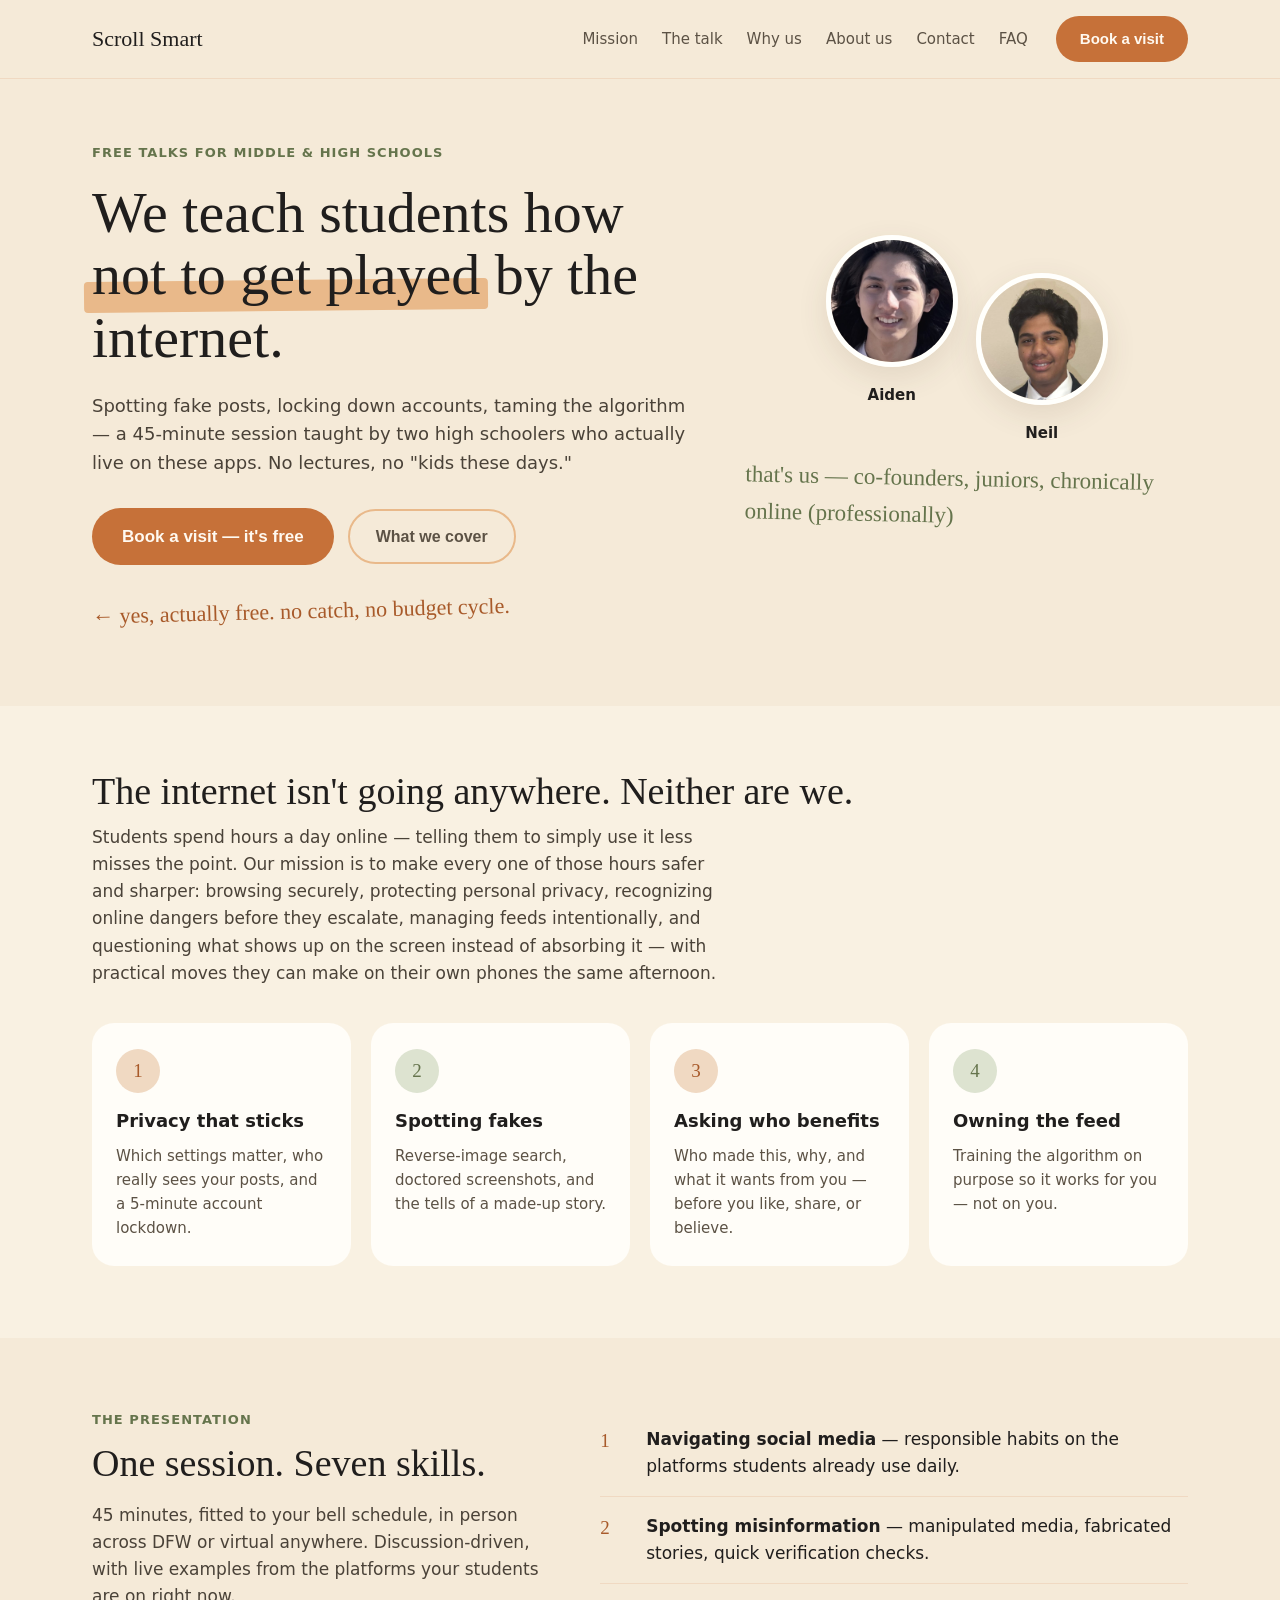
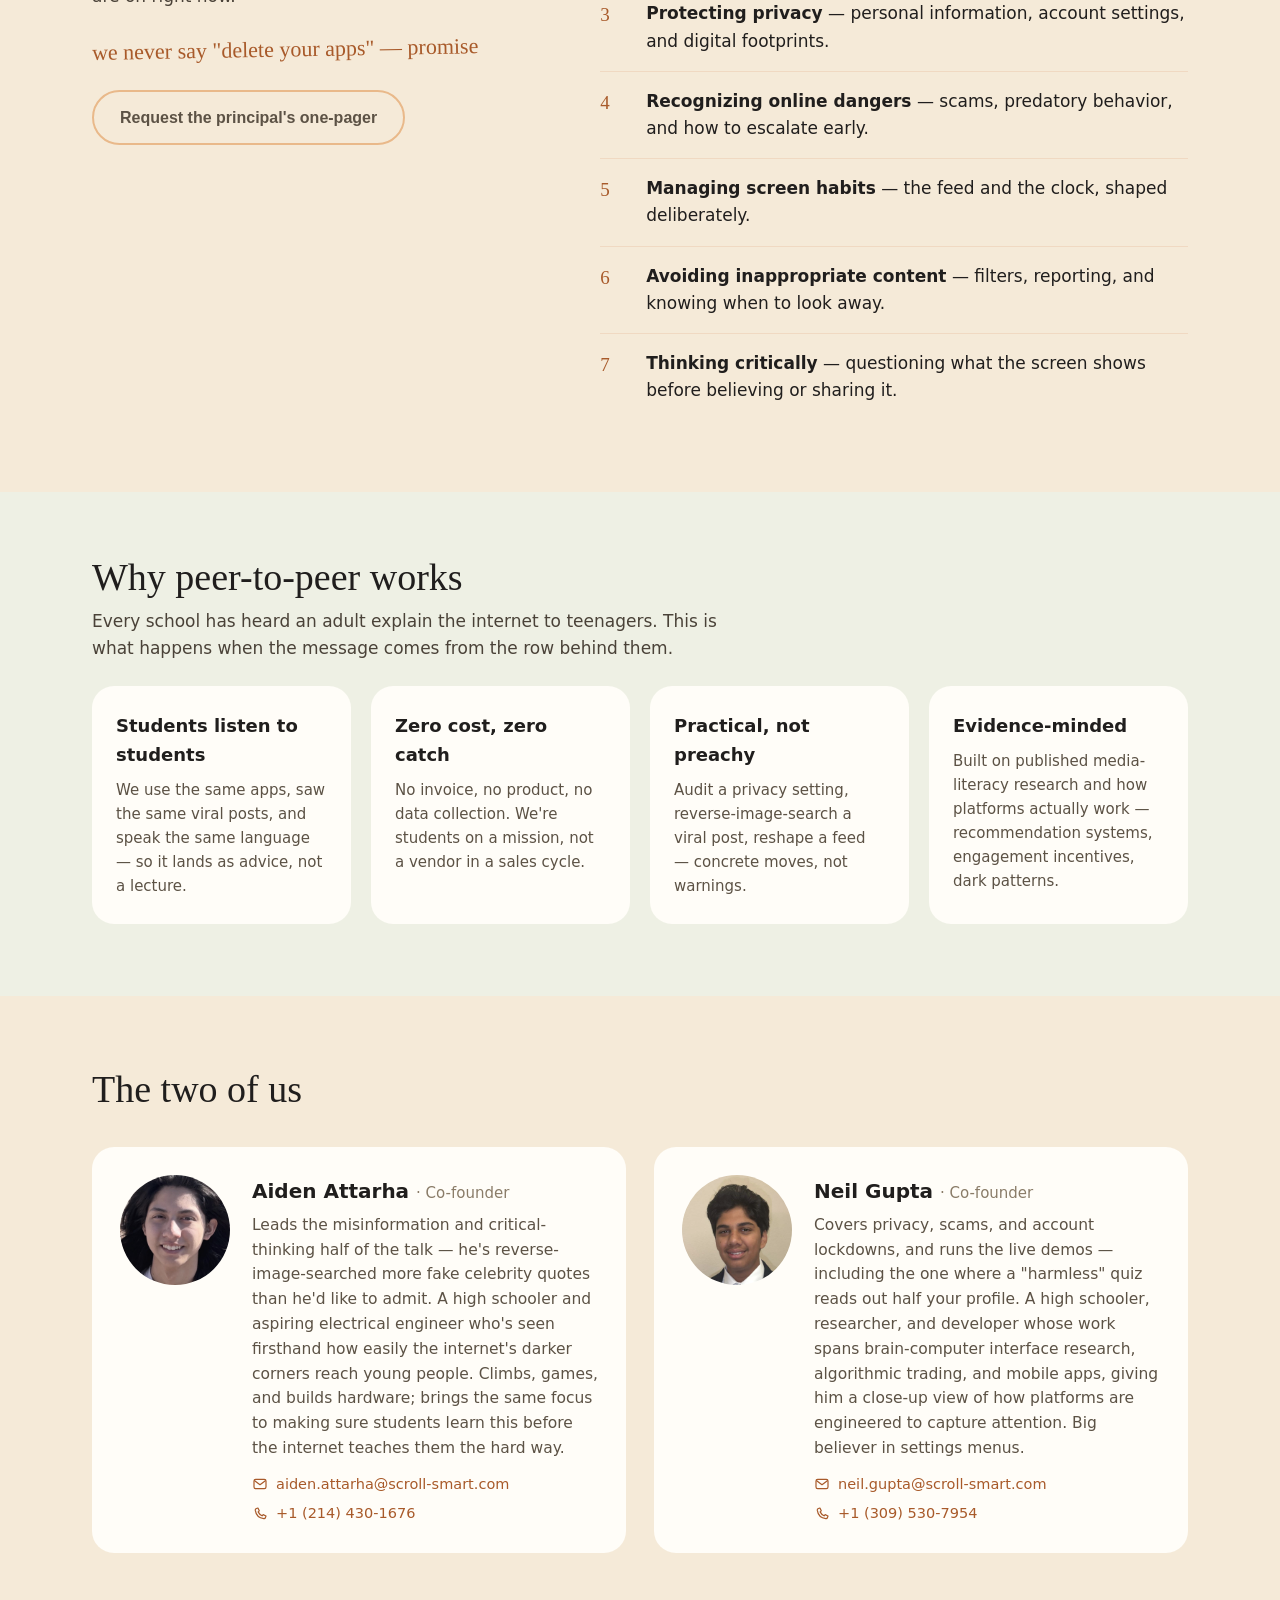
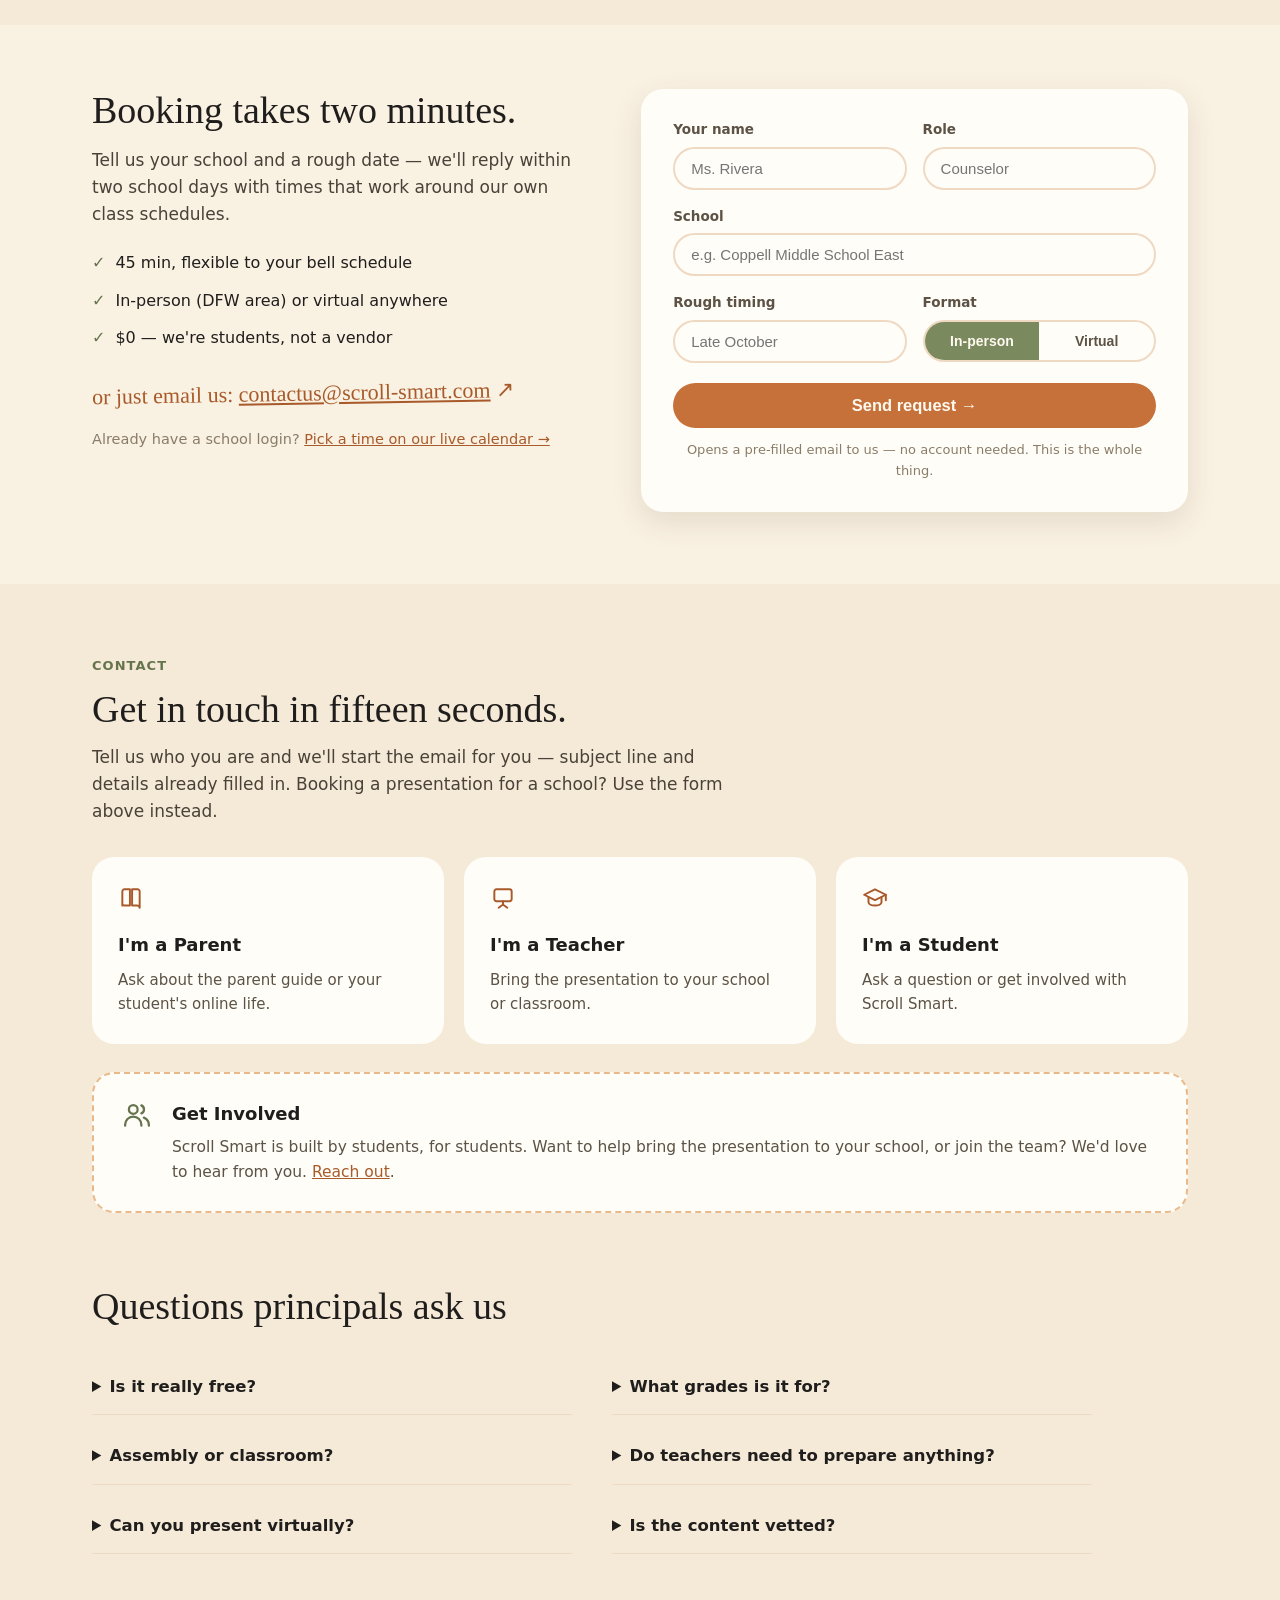
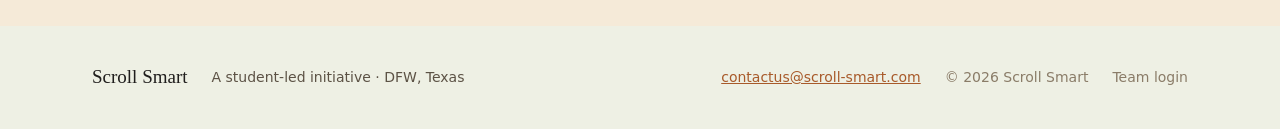
==== commit 2c9d760a: "Fix mobile layout: gutters, off-screen cards, fluid type, nav Two real bugs were making the page loo" ====
--- a/index.html
+++ b/index.html
@@ -65,7 +65,14 @@
 .nav .wrap{display:flex;align-items:center;gap:28px;padding-top:16px;padding-bottom:16px}
 .nav nav{display:flex;gap:24px;font-size:15px;font-weight:500;margin-left:auto}
 .nav nav a{text-decoration:none;color:var(--n-700)} .nav nav a:hover{color:var(--acc-700)}
-.hero{display:grid;grid-template-columns:1.35fr 1fr;gap:56px;align-items:center;padding:64px 0 80px}
+/* Fluid type: headings scale with the viewport instead of sitting at a fixed
+   38px, which was ~11% of a 360px screen and wrapped after two words. */
+h2{font-size:clamp(26px,6.4vw,38px);line-height:1.14}
+.lead{font-size:clamp(16px,4.1vw,18px)}
+/* padding-top/bottom LONGHAND, never the `padding` shorthand: this block loads
+   after site.css, so a shorthand here would reset .wrap's horizontal padding
+   to 0 and leave the section flush against the screen edge. */
+.hero{display:grid;grid-template-columns:1.35fr 1fr;gap:56px;align-items:center;padding-top:64px;padding-bottom:80px}
 .mark{position:relative;white-space:nowrap}
 .mark i{position:absolute;inset:58% -2% -6%;background:var(--acc-300);z-index:0;border-radius:4px;transform:rotate(-.6deg);font-style:normal}
 .mark span{position:relative}
@@ -73,6 +80,8 @@
 .founders img{width:132px;height:132px;object-fit:cover;border-radius:50%;border:5px solid var(--paper);box-shadow:var(--shadow-md);filter:saturate(.85) contrast(.95) brightness(1.04)}
 .band-warm{background:var(--acc-100)} .band-sage{background:var(--sage-100)}
 .cards4{display:grid;grid-template-columns:repeat(4,1fr);gap:20px}
+.cards3{display:grid;grid-template-columns:repeat(3,1fr);gap:20px}
+.formgrid{display:grid;grid-template-columns:1fr 1fr;gap:16px}
 .mini{background:var(--paper);border-radius:22px;padding:26px 24px;box-shadow:none}
 .mini .num{display:inline-flex;width:44px;height:44px;border-radius:50%;align-items:center;justify-content:center;font-family:Caprasimo,serif;font-size:19px;margin-bottom:14px}
 .skills li{display:flex;gap:18px;padding:16px 0;border-bottom:1px solid var(--acc-200)}
@@ -103,8 +112,69 @@
 .quote-mark{font-family:Caprasimo,serif;font-size:40px;line-height:1;color:var(--acc-300)}
 .quote-name{display:block;font-weight:700;font-size:15px;margin-top:14px}
 .quote-role{display:block;font-size:14px;color:var(--n-600)}
-@media (max-width:860px){.hero,.two{grid-template-columns:1fr!important}.cards4,.aud{grid-template-columns:1fr 1fr}.nav nav{display:none}}
-@media (max-width:560px){.aud{grid-template-columns:1fr}.who{flex-direction:column}}
+/* ============ RESPONSIVE ============
+   The `!important` on the grid rules is load-bearing: several sections carry
+   an inline grid-template-columns, and an inline style beats a media query.
+   Without it the "Why peer-to-peer works" row stayed 4-up on a phone and two
+   cards rendered off-screen (hidden by overflow-x:clip, so silently unreadable). */
+
+/* --- tablet --- */
+@media (max-width:1000px){
+  .cards4{grid-template-columns:repeat(2,1fr)!important}
+  .aud{grid-template-columns:repeat(3,1fr)}
+}
+
+/* --- stack the two-column layouts --- */
+@media (max-width:860px){
+  .hero,.two{grid-template-columns:1fr!important;gap:36px!important}
+  .cards3{grid-template-columns:repeat(2,1fr)!important}
+  .hero{padding-top:40px;padding-bottom:52px}
+  /* Nav links became display:none here, leaving phones with no navigation at
+     all. Reflow them onto a scrollable second row instead — no JS required. */
+  .nav .wrap{flex-wrap:wrap;gap:10px 16px;padding-top:12px;padding-bottom:10px}
+  .nav nav{order:3;flex-basis:100%;margin-left:0;gap:20px;overflow-x:auto;scrollbar-width:none;-webkit-overflow-scrolling:touch}
+  .nav nav::-webkit-scrollbar{display:none}
+  .nav nav a{white-space:nowrap;padding:8px 0}
+  .nav .btn{margin-left:auto}
+  /* The founders' portraits sat 132px + 132px + gap = wider than a 360px
+     screen once padding was subtracted; the staggered offset made it worse. */
+  .founders img{width:112px;height:112px}
+  .founders>div{margin-top:0!important}
+  .founders>div>div:last-child{margin-top:22px!important}
+}
+
+/* --- phones --- */
+@media (max-width:640px){
+  /* .wrap's narrower phone gutter lives in site.css, shared with book/. */
+  .cards4,.cards3,.aud,.formgrid{grid-template-columns:1fr!important}
+  .two{gap:20px!important}
+  /* "not to get played" is a nowrap highlight ~333px wide at the desktop size
+     — wider than the content box on a phone. Let it break across lines and
+     carry the marker pen with it. */
+  .mark{white-space:normal}
+  .mark i{display:none}
+  .mark span{background:var(--acc-300);border-radius:4px;box-decoration-break:clone;-webkit-box-decoration-break:clone;padding:1px 5px}
+  /* the inline line-height:1.08 makes the wrapped highlight bands collide */
+  h1{line-height:1.2!important}
+  .who{flex-direction:column;gap:16px;padding:24px}
+  .involve{flex-direction:column;gap:14px;padding:22px}
+  .mini{padding:22px 20px}
+  .skills li{gap:12px}
+  .hand{font-size:19px!important}
+  /* Comfortable thumb targets: the email/phone links rendered only 24px tall,
+     well under the ~44px guideline for touch. */
+  .contact-line{min-height:40px;padding:4px 0}
+  .who-links{gap:4px}
+  details summary{padding:4px 0}
+  /* !important is required throughout: the footer's flex rules are inline. */
+  footer .wrap{flex-direction:column;align-items:flex-start!important;gap:10px!important}
+  footer .wrap span:nth-child(3){margin-left:0!important}
+}
+
+/* --- very narrow (iPhone SE / older Android) --- */
+@media (max-width:380px){
+  .founders img{width:96px;height:96px}
+}
 </style>
 </head>
 <body>
@@ -117,8 +187,8 @@
 <section class="hero wrap" id="top">
   <div>
     <p class="kicker" style="margin:0 0 18px">Free talks for middle &amp; high schools</p>
-    <h1 style="margin:0 0 22px;font-size:clamp(38px,5vw,58px);line-height:1.08">We teach students how <span class="mark"><i></i><span>not to get played</span></span> by the internet.</h1>
-    <p style="margin:0 0 30px;max-width:52ch;font-size:18px;color:#4a4238">Spotting fake posts, locking down accounts, taming the algorithm — a 45-minute session taught by two high schoolers who actually live on these apps. No lectures, no "kids these days."</p>
+    <h1 style="margin:0 0 22px;font-size:clamp(31px,7.6vw,58px);line-height:1.08">We teach students how <span class="mark"><i></i><span>not to get played</span></span> by the internet.</h1>
+    <p class="lead" style="margin:0 0 30px;max-width:52ch;color:#4a4238">Spotting fake posts, locking down accounts, taming the algorithm — a 45-minute session taught by two high schoolers who actually live on these apps. No lectures, no "kids these days."</p>
     <div style="display:flex;gap:14px;align-items:center;flex-wrap:wrap">
       <a class="btn" style="padding:15px 30px;font-size:17px" data-goatcounter-click="cta-request-hero" href="#book">Book a visit — it's free</a>
       <a class="btn btn-ghost" data-goatcounter-click="cta-explore-talk" href="#talk">What we cover</a>
@@ -135,7 +205,7 @@
 </section>
 
 <section class="band-warm" id="mission"><div class="wrap" style="padding-top:64px;padding-bottom:72px">
-  <h2 style="margin:0 0 10px;font-size:38px">The internet isn't going anywhere. Neither are we.</h2>
+  <h2 style="margin:0 0 10px">The internet isn't going anywhere. Neither are we.</h2>
   <p style="margin:0 0 36px;max-width:60ch;color:#4a4238">Students spend hours a day online — telling them to simply use it less misses the point. Our mission is to make every one of those hours safer and sharper: browsing securely, protecting personal privacy, recognizing online dangers before they escalate, managing feeds intentionally, and questioning what shows up on the screen instead of absorbing it — with practical moves they can make on their own phones the same afternoon.</p>
   <div class="cards4">
     <div class="mini"><span class="num" style="background:var(--acc-200);color:var(--acc-700)">1</span><h3 style="margin:0 0 8px;font-size:18px">Privacy that sticks</h3><p style="margin:0;font-size:15px;color:var(--n-700)">Which settings matter, who really sees your posts, and a 5-minute account lockdown.</p></div>
@@ -148,7 +218,7 @@
 <section class="wrap two" id="talk" style="display:grid;grid-template-columns:1fr 1.3fr;gap:56px;align-items:start;padding-top:72px;padding-bottom:72px">
   <div>
     <p class="kicker" style="margin:0 0 12px">The presentation</p>
-    <h2 style="margin:0 0 16px;font-size:38px">One session. Seven skills.</h2>
+    <h2 style="margin:0 0 16px">One session. Seven skills.</h2>
     <p style="margin:0 0 20px;color:#4a4238">45 minutes, fitted to your bell schedule, in person across DFW or virtual anywhere. Discussion-driven, with live examples from the platforms your students are on right now.</p>
     <p class="hand" style="margin:0 0 24px;font-size:22px;transform:rotate(-1deg)">we never say "delete your apps" — promise</p>
     <a class="btn btn-ghost" data-goatcounter-click="cta-one-pager" href="mailto:contactus@scroll-smart.com?subject=Scroll%20Smart%20one-pager%20request&body=Hi%20Aiden%20and%20Neil%2C%0A%0ACould%20you%20send%20over%20the%20one-page%20summary%20for%20principals%3F%0A%0AThanks!">Request the principal's one-pager</a>
@@ -165,8 +235,8 @@
 </section>
 
 <section class="band-sage" id="why"><div class="wrap" style="padding-top:64px;padding-bottom:72px">
-  <div style="max-width:60ch;margin-bottom:24px"><h2 style="margin:0 0 8px;font-size:38px">Why peer-to-peer works</h2><p style="margin:0;color:#4a4238">Every school has heard an adult explain the internet to teenagers. This is what happens when the message comes from the row behind them.</p></div>
-  <div class="cards4" style="grid-template-columns:repeat(4,1fr)">
+  <div style="max-width:60ch;margin-bottom:24px"><h2 style="margin:0 0 8px">Why peer-to-peer works</h2><p style="margin:0;color:#4a4238">Every school has heard an adult explain the internet to teenagers. This is what happens when the message comes from the row behind them.</p></div>
+  <div class="cards4">
     <div class="mini"><h3 style="margin:0 0 8px;font-size:18px">Students listen to students</h3><p style="margin:0;font-size:15px;color:var(--n-700)">We use the same apps, saw the same viral posts, and speak the same language — so it lands as advice, not a lecture.</p></div>
     <div class="mini"><h3 style="margin:0 0 8px;font-size:18px">Zero cost, zero catch</h3><p style="margin:0;font-size:15px;color:var(--n-700)">No invoice, no product, no data collection. We're students on a mission, not a vendor in a sales cycle.</p></div>
     <div class="mini"><h3 style="margin:0 0 8px;font-size:18px">Practical, not preachy</h3><p style="margin:0;font-size:15px;color:var(--n-700)">Audit a privacy setting, reverse-image-search a viral post, reshape a feed — concrete moves, not warnings.</p></div>
@@ -181,8 +251,8 @@
      ========================================================== -->
 <section class="wrap is-hidden" id="testimonials" style="padding-top:72px;padding-bottom:72px">
   <p class="kicker" style="margin:0 0 12px">Trusted by educators</p>
-  <h2 style="margin:0 0 32px;font-size:38px">What schools are saying.</h2>
-  <div class="cards4" style="grid-template-columns:repeat(3,1fr)">
+  <h2 style="margin:0 0 32px">What schools are saying.</h2>
+  <div class="cards3">
     <!-- [EDIT: TESTIMONIAL] Quote 1 -->
     <figure class="mini quote-card" style="margin:0">
       <div class="quote-mark" aria-hidden="true">&ldquo;</div>
@@ -205,7 +275,7 @@
 </section>
 
 <section class="wrap" id="about" style="padding-top:72px;padding-bottom:72px">
-  <h2 style="margin:0 0 36px;font-size:38px">The two of us</h2>
+  <h2 style="margin:0 0 36px">The two of us</h2>
   <div class="two" style="display:grid;grid-template-columns:1fr 1fr;gap:28px">
     <div class="mini who">
       <img src="assets/aiden.jpg" alt="Aiden Attarha">
@@ -246,7 +316,7 @@
 
 <section class="band-warm" id="book"><div class="wrap two" style="display:grid;grid-template-columns:1fr 1.1fr;gap:52px;align-items:start;padding-top:64px;padding-bottom:72px">
   <div>
-    <h2 style="margin:0 0 14px;font-size:38px">Booking takes two minutes.</h2>
+    <h2 style="margin:0 0 14px">Booking takes two minutes.</h2>
     <p style="margin:0 0 22px;color:#4a4238">Tell us your school and a rough date — we'll reply within two school days with times that work around our own class schedules.</p>
     <ul style="margin:0;padding:0;list-style:none;display:flex;flex-direction:column;gap:12px;font-size:16px">
       <li style="display:flex;gap:10px"><span style="color:var(--sage-700);font-weight:700">✓</span>45 min, flexible to your bell schedule</li>
@@ -257,7 +327,7 @@
     <p style="margin:18px 0 0;font-size:14.5px;color:var(--n-600)">Already have a school login? <a data-goatcounter-click="link-book-portal" href="book/">Pick a time on our live calendar →</a></p>
   </div>
   <form class="card" id="bookForm" style="padding:30px 32px">
-    <div style="display:grid;grid-template-columns:1fr 1fr;gap:16px">
+    <div class="formgrid">
       <label>Your name<input class="input" name="name" placeholder="Ms. Rivera" required></label>
       <label>Role<input class="input" name="role" placeholder="Counselor"></label>
       <label style="grid-column:1/-1">School<input class="input" name="school" placeholder="e.g. Coppell Middle School East" required></label>
@@ -272,7 +342,7 @@
 <!-- ============ CONTACT (parents / teachers / students) ============ -->
 <section class="wrap" id="contact" style="padding-top:72px;padding-bottom:72px">
   <p class="kicker" style="margin:0 0 12px">Contact</p>
-  <h2 style="margin:0 0 12px;font-size:38px">Get in touch in fifteen seconds.</h2>
+  <h2 style="margin:0 0 12px">Get in touch in fifteen seconds.</h2>
   <p style="margin:0 0 32px;max-width:60ch;color:#4a4238">Tell us who you are and we'll start the email for you — subject line and details already filled in. Booking a presentation for a school? Use the form above instead.</p>
   <div class="aud">
     <a class="mini" data-goatcounter-click="contact-parent" href="mailto:contactus@scroll-smart.com?subject=Parent%20Inquiry%20%E2%80%94%20Scroll%20Smart&body=Hi%20Scroll%20Smart%20team%2C%0A%0AName%3A%20%5BYour%20name%5D%0AStudent%27s%20school%20(optional)%3A%20%5BSchool%20name%5D%0A%0AI%27m%20interested%20in%20the%20parent%20guide%20%2F%20my%20question%20is%3A%20%0A%0AThanks%2C%0A%5BYour%20name%5D">
@@ -304,7 +374,7 @@
 </section>
 
 <section class="wrap" id="faq" style="padding-top:0;padding-bottom:72px">
-  <h2 style="margin:0 0 32px;font-size:38px">Questions principals ask us</h2>
+  <h2 style="margin:0 0 32px">Questions principals ask us</h2>
   <div class="two" style="display:grid;grid-template-columns:1fr 1fr;gap:14px 40px;max-width:1000px">
     <details><summary>Is it really free?</summary><p>Yes. No invoice, no sponsorship pitch, no data collection. We're students doing this because we think it matters.</p></details>
     <details><summary>What grades is it for?</summary><p>Middle and high school. We adjust the examples and pacing — 6th graders and juniors get different versions of the same talk.</p></details>
--- a/site.css
+++ b/site.css
@@ -10,11 +10,17 @@
 }
 *{box-sizing:border-box}
 html,body{overflow-x:clip}
+/* Stop iOS Safari inflating body copy when a phone is rotated to landscape. */
+html{-webkit-text-size-adjust:100%;text-size-adjust:100%}
 body{margin:0;background:var(--bg);color:var(--text);font-family:Figtree,system-ui,sans-serif;font-size:17px;line-height:1.6}
 a{color:var(--acc-700)} a:hover{color:var(--acc-600)}
 h1,h2,.display{font-family:Caprasimo,serif;font-weight:400}
 .hand{font-family:Caveat,cursive;color:var(--acc-700)}
+/* Shared gutter. Narrows on phones — 32px each side eats 18% of a 360px
+   screen. Applies to book/ and scheduling/ as well as the landing page. */
 .wrap{max-width:1160px;margin:0 auto;padding:0 32px}
+@media (max-width:640px){.wrap{padding:0 20px}}
+@media (max-width:380px){.wrap{padding:0 16px}}
 .btn{display:inline-flex;align-items:center;justify-content:center;gap:9px;border:0;cursor:pointer;padding:13px 26px;border-radius:999px;background:var(--acc);color:#fff9f0;font-weight:700;font-size:16px;font-family:Figtree,sans-serif;text-decoration:none}
 .btn:hover{background:var(--acc-600)} .btn:active{background:var(--acc-800)}
 .btn-2{background:var(--sage)} .btn-2:hover{background:var(--sage-600)}
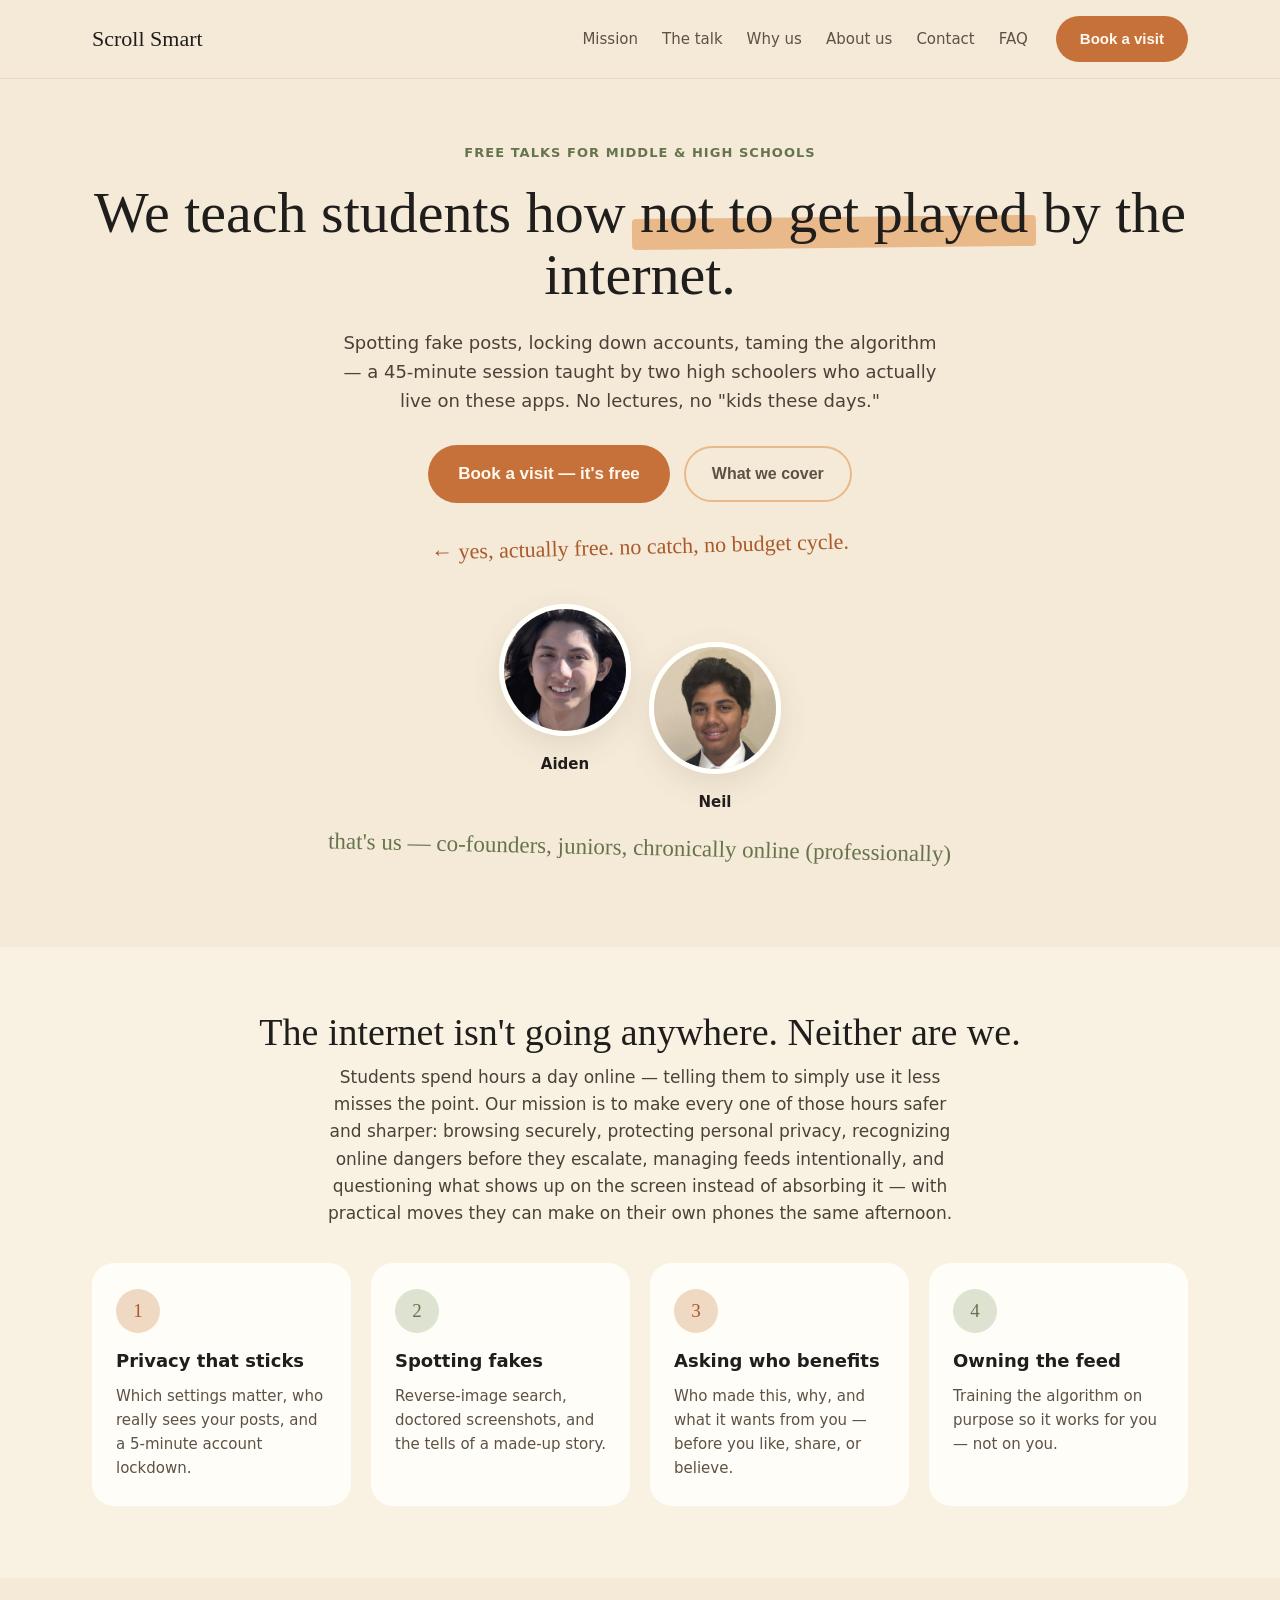
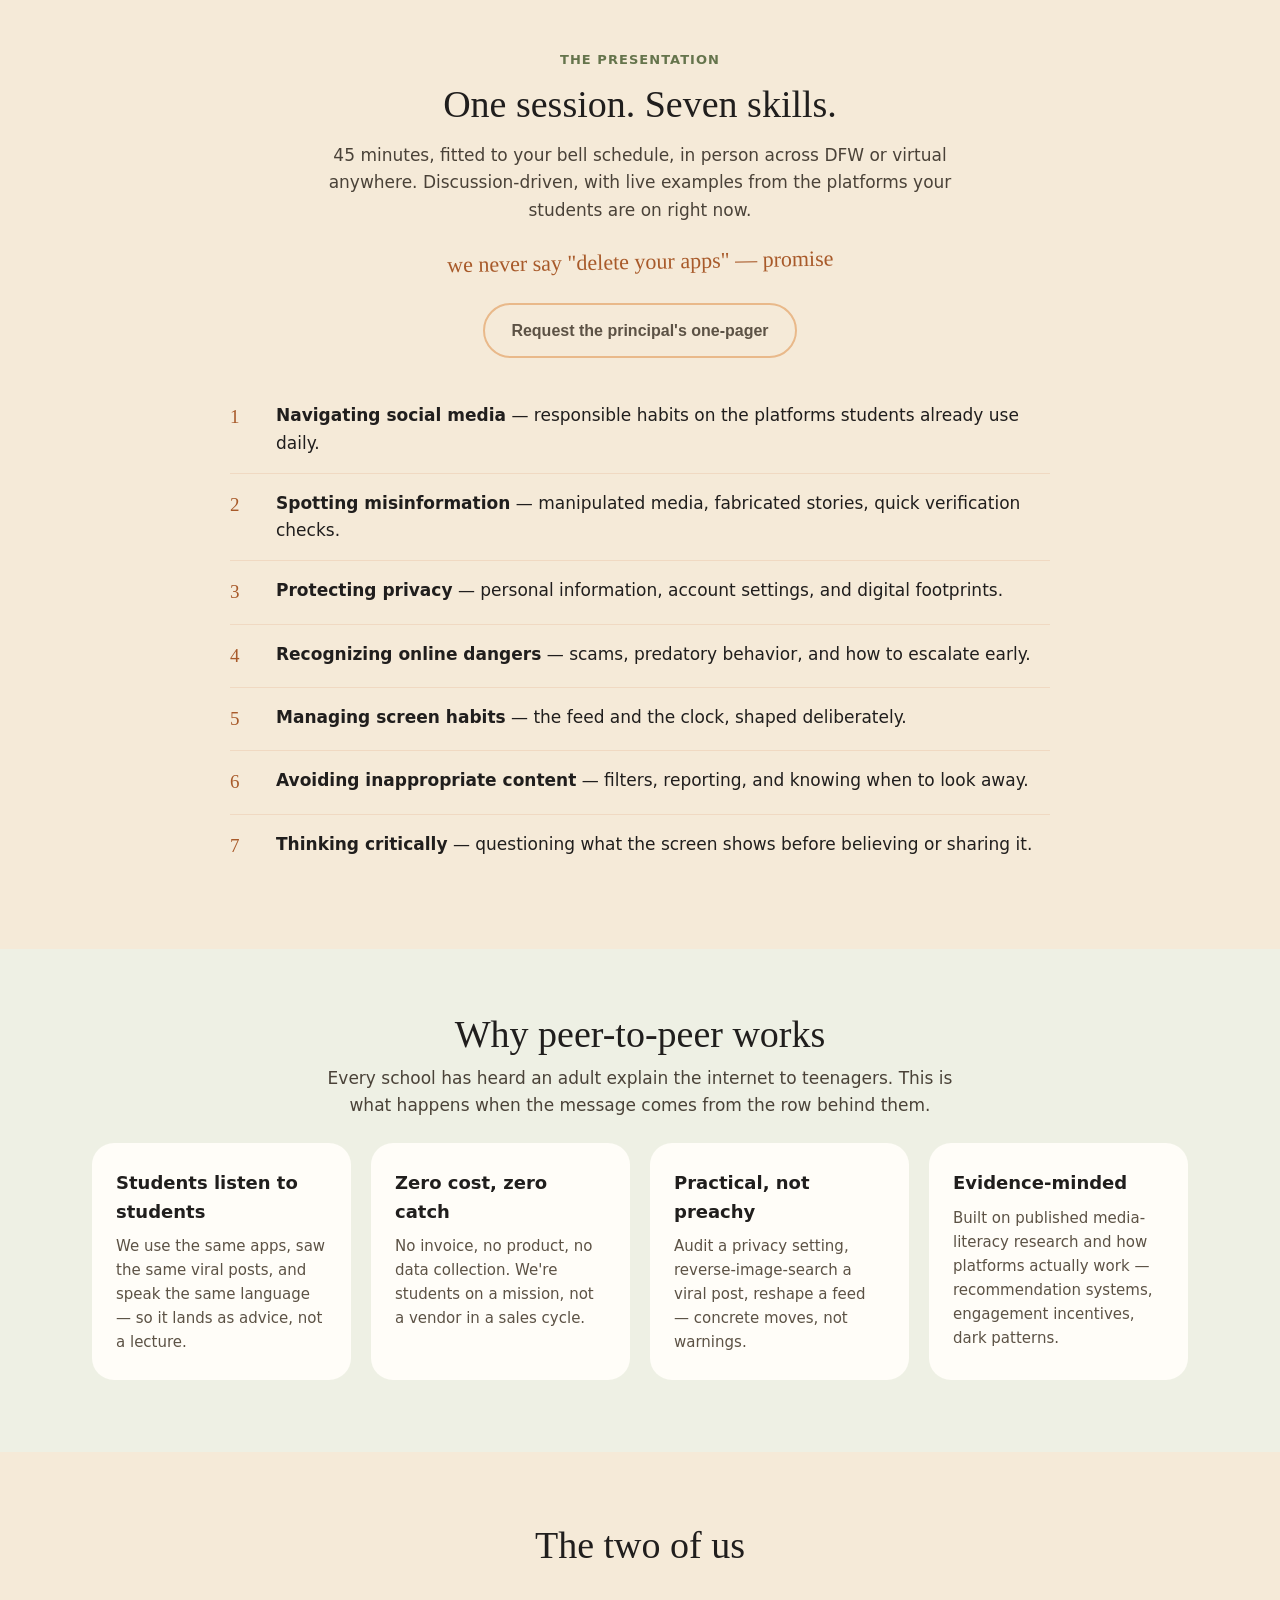
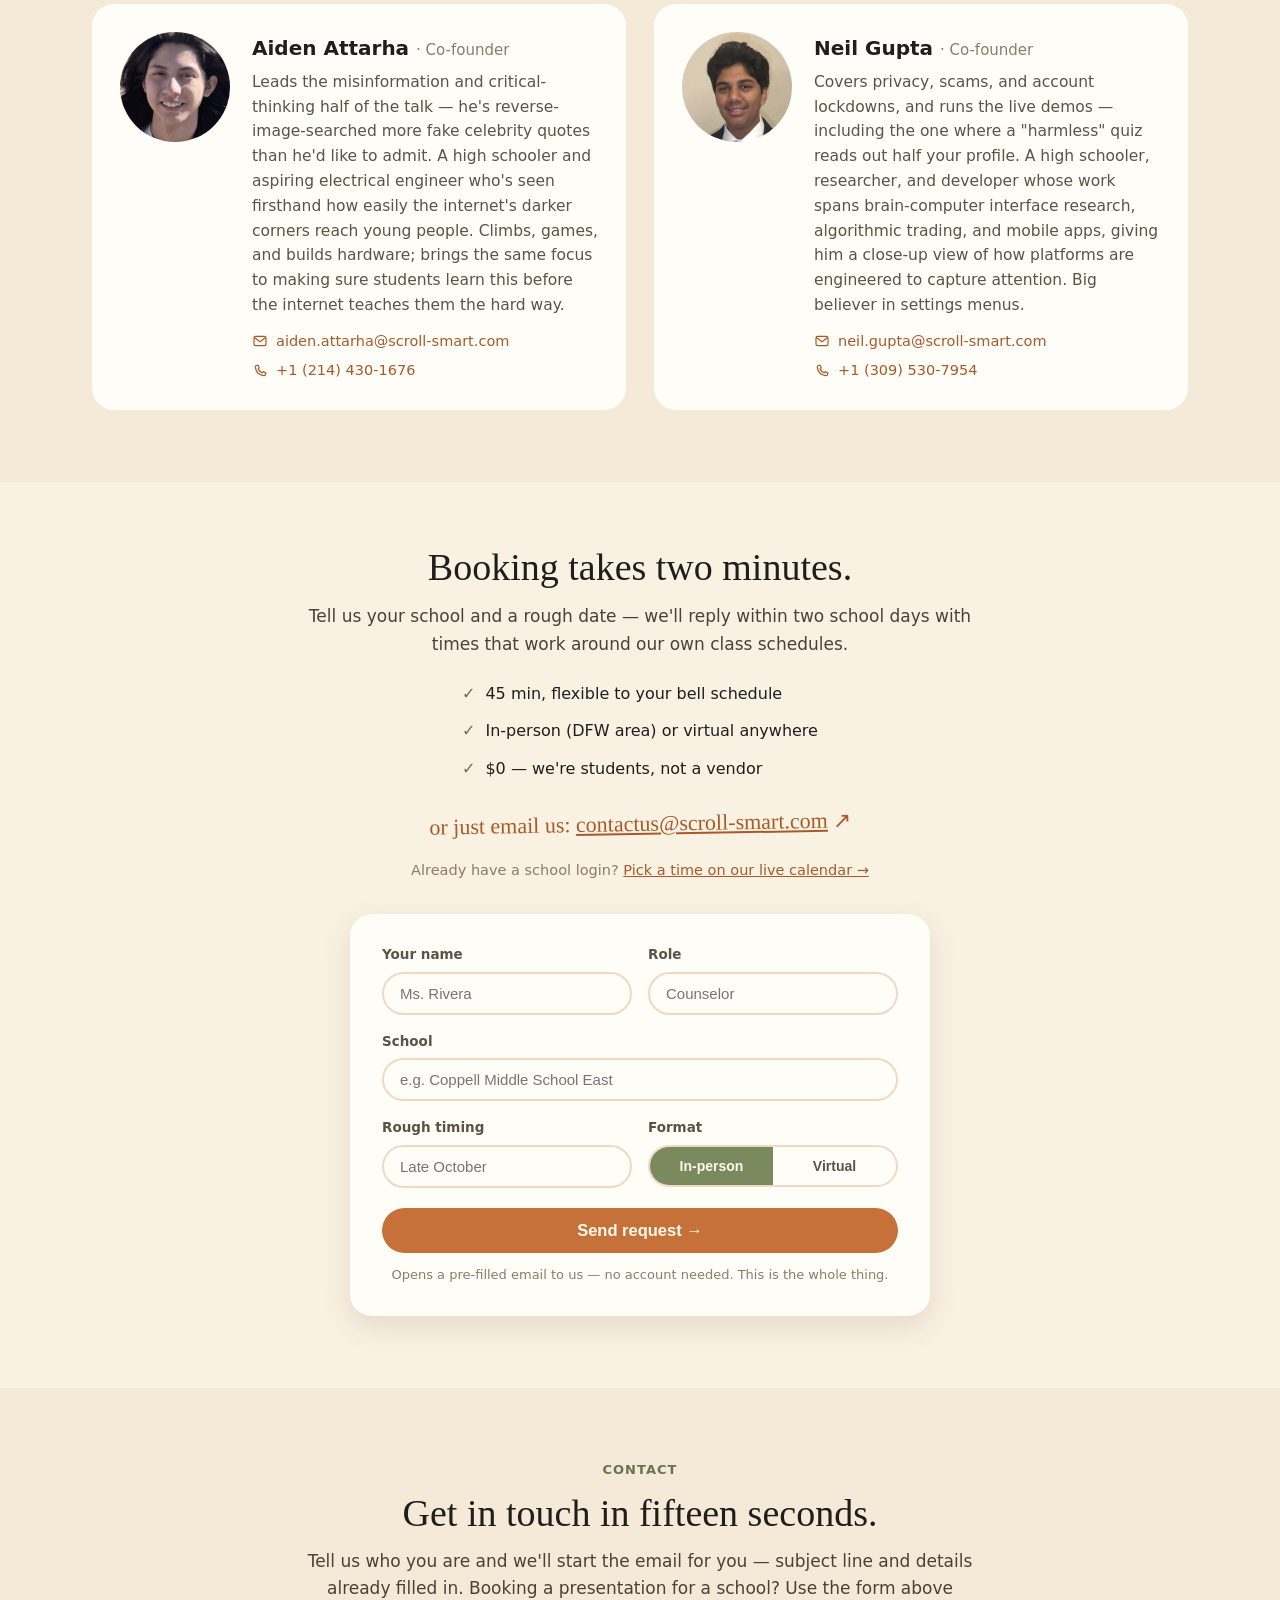
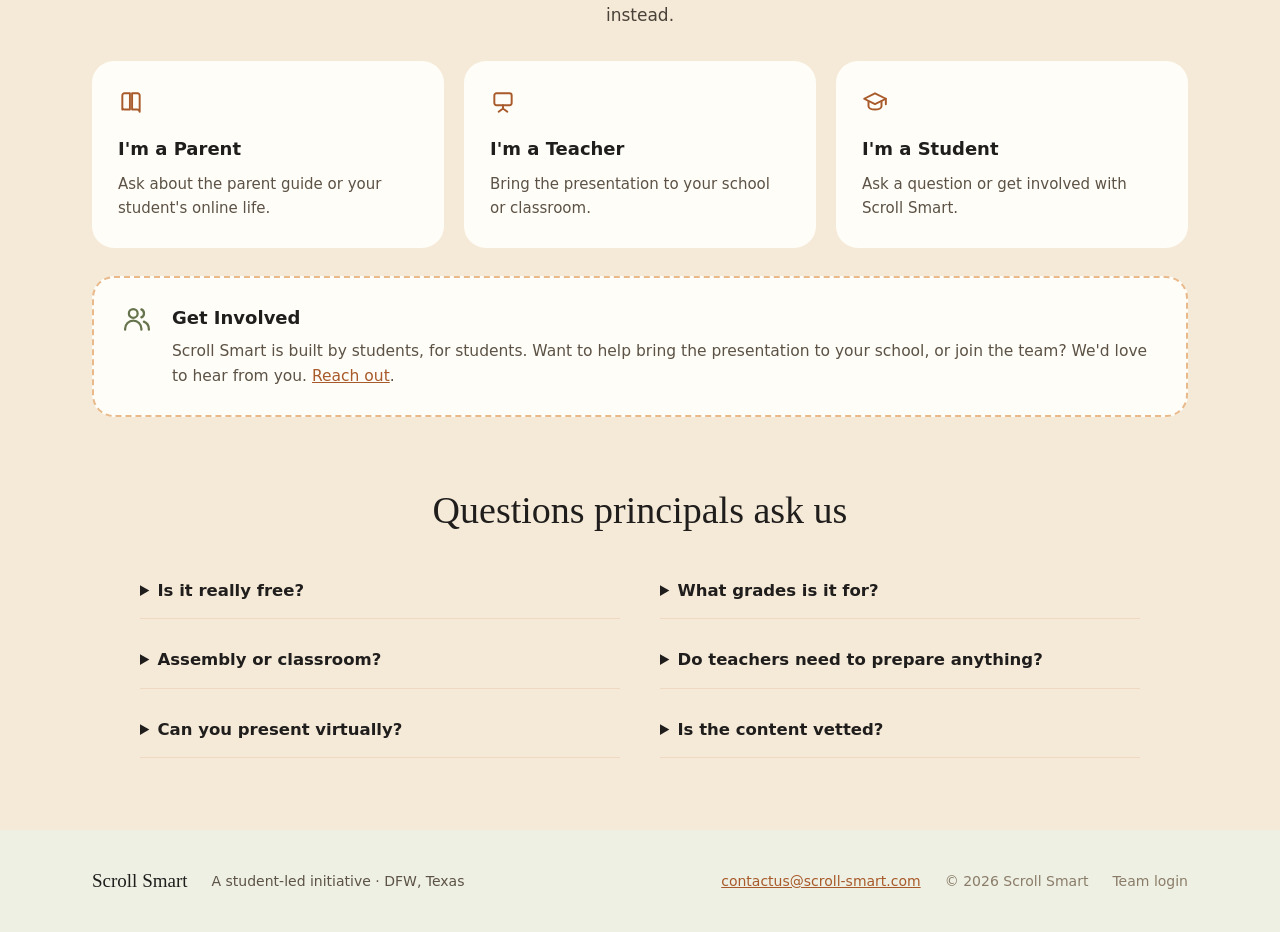
==== commit dd6a338c: "Centre the page layout instead of hugging the left edge The Organic drop was a left-aligned editoria" ====
--- a/index.html
+++ b/index.html
@@ -112,6 +112,48 @@
 .quote-mark{font-family:Caprasimo,serif;font-size:40px;line-height:1;color:var(--acc-300)}
 .quote-name{display:block;font-weight:700;font-size:15px;margin-top:14px}
 .quote-role{display:block;font-size:14px;color:var(--n-600)}
+/* ============ CENTERED LAYOUT ============
+   The Organic drop was a left-aligned editorial layout: every heading hugged
+   the left edge of the 1160px column, and the hero's 1.35fr/1fr split left
+   most of the right-hand side empty — so the whole page read as shoved to
+   one side. Headings, kickers and section leads are centred and
+   width-constrained here.
+
+   Deliberately NOT centred: long-form copy inside the founder cards, FAQ
+   answers and the numbered skills list. Centring ragged text of that length
+   hurts readability — the goal is a symmetric page, not centred prose. */
+/* !important on the auto margins is required: these elements carry an inline
+   `margin:0 0 Npx`, which sets margin-left/right to 0 and would otherwise
+   keep them pinned to the left edge no matter what we set here. */
+h2{text-align:center;margin-left:auto;margin-right:auto}
+.kicker{text-align:center}
+.sec-lead{text-align:center;margin-left:auto!important;margin-right:auto!important;max-width:62ch}
+.sec-head{margin-left:auto;margin-right:auto;text-align:center}
+
+/* Hero: one centred column. */
+.hero{grid-template-columns:1fr;justify-items:center;text-align:center;gap:40px}
+.hero .lead{margin-left:auto!important;margin-right:auto!important}
+.hero-actions{justify-content:center}
+.hero .hand{text-align:center}
+
+/* The talk + booking rows were asymmetric two-column layouts. Stack them so
+   the page reads down a single centred axis, and keep each block's own
+   content width sensible. */
+#talk{grid-template-columns:1fr!important;justify-items:center;gap:28px!important}
+#talk .talk-intro{text-align:center;max-width:62ch}
+#talk .skills{max-width:820px;width:100%;text-align:left}
+#book>.wrap{grid-template-columns:1fr!important;justify-items:center;gap:32px!important}
+#book .book-copy{text-align:center;max-width:62ch}
+/* inline-flex keeps the tick list centred as a block while its rows stay
+   left-aligned against each other. !important because the <ul> carries an
+   inline display:flex, which would otherwise stretch it full-width and pin
+   the ticks to the left edge. */
+#book .book-copy ul{display:inline-flex!important;text-align:left}
+#book #bookForm{max-width:580px;width:100%}
+#faq .two,#about .two,.aud,.cards4,.cards3{margin-left:auto;margin-right:auto}
+.involve{text-align:left}
+footer .wrap{justify-content:center;text-align:center}
+
 /* ============ RESPONSIVE ============
    The `!important` on the grid rules is load-bearing: several sections carry
    an inline grid-template-columns, and an inline style beats a media query.
@@ -189,7 +231,7 @@
     <p class="kicker" style="margin:0 0 18px">Free talks for middle &amp; high schools</p>
     <h1 style="margin:0 0 22px;font-size:clamp(31px,7.6vw,58px);line-height:1.08">We teach students how <span class="mark"><i></i><span>not to get played</span></span> by the internet.</h1>
     <p class="lead" style="margin:0 0 30px;max-width:52ch;color:#4a4238">Spotting fake posts, locking down accounts, taming the algorithm — a 45-minute session taught by two high schoolers who actually live on these apps. No lectures, no "kids these days."</p>
-    <div style="display:flex;gap:14px;align-items:center;flex-wrap:wrap">
+    <div class="hero-actions" style="display:flex;gap:14px;align-items:center;flex-wrap:wrap">
       <a class="btn" style="padding:15px 30px;font-size:17px" data-goatcounter-click="cta-request-hero" href="#book">Book a visit — it's free</a>
       <a class="btn btn-ghost" data-goatcounter-click="cta-explore-talk" href="#talk">What we cover</a>
     </div>
@@ -206,7 +248,7 @@
 
 <section class="band-warm" id="mission"><div class="wrap" style="padding-top:64px;padding-bottom:72px">
   <h2 style="margin:0 0 10px">The internet isn't going anywhere. Neither are we.</h2>
-  <p style="margin:0 0 36px;max-width:60ch;color:#4a4238">Students spend hours a day online — telling them to simply use it less misses the point. Our mission is to make every one of those hours safer and sharper: browsing securely, protecting personal privacy, recognizing online dangers before they escalate, managing feeds intentionally, and questioning what shows up on the screen instead of absorbing it — with practical moves they can make on their own phones the same afternoon.</p>
+  <p class="sec-lead" style="margin:0 0 36px;max-width:60ch;color:#4a4238">Students spend hours a day online — telling them to simply use it less misses the point. Our mission is to make every one of those hours safer and sharper: browsing securely, protecting personal privacy, recognizing online dangers before they escalate, managing feeds intentionally, and questioning what shows up on the screen instead of absorbing it — with practical moves they can make on their own phones the same afternoon.</p>
   <div class="cards4">
     <div class="mini"><span class="num" style="background:var(--acc-200);color:var(--acc-700)">1</span><h3 style="margin:0 0 8px;font-size:18px">Privacy that sticks</h3><p style="margin:0;font-size:15px;color:var(--n-700)">Which settings matter, who really sees your posts, and a 5-minute account lockdown.</p></div>
     <div class="mini"><span class="num" style="background:var(--sage-200);color:var(--sage-700)">2</span><h3 style="margin:0 0 8px;font-size:18px">Spotting fakes</h3><p style="margin:0;font-size:15px;color:var(--n-700)">Reverse-image search, doctored screenshots, and the tells of a made-up story.</p></div>
@@ -215,11 +257,11 @@
   </div>
 </div></section>
 
-<section class="wrap two" id="talk" style="display:grid;grid-template-columns:1fr 1.3fr;gap:56px;align-items:start;padding-top:72px;padding-bottom:72px">
-  <div>
+<section class="wrap two" id="talk" style="display:grid;grid-template-columns:1fr 1.3fr;gap:40px;align-items:start;padding-top:72px;padding-bottom:72px">
+  <div class="talk-intro">
     <p class="kicker" style="margin:0 0 12px">The presentation</p>
     <h2 style="margin:0 0 16px">One session. Seven skills.</h2>
-    <p style="margin:0 0 20px;color:#4a4238">45 minutes, fitted to your bell schedule, in person across DFW or virtual anywhere. Discussion-driven, with live examples from the platforms your students are on right now.</p>
+    <p class="sec-lead" style="margin:0 0 20px;color:#4a4238">45 minutes, fitted to your bell schedule, in person across DFW or virtual anywhere. Discussion-driven, with live examples from the platforms your students are on right now.</p>
     <p class="hand" style="margin:0 0 24px;font-size:22px;transform:rotate(-1deg)">we never say "delete your apps" — promise</p>
     <a class="btn btn-ghost" data-goatcounter-click="cta-one-pager" href="mailto:contactus@scroll-smart.com?subject=Scroll%20Smart%20one-pager%20request&body=Hi%20Aiden%20and%20Neil%2C%0A%0ACould%20you%20send%20over%20the%20one-page%20summary%20for%20principals%3F%0A%0AThanks!">Request the principal's one-pager</a>
   </div>
@@ -235,7 +277,7 @@
 </section>
 
 <section class="band-sage" id="why"><div class="wrap" style="padding-top:64px;padding-bottom:72px">
-  <div style="max-width:60ch;margin-bottom:24px"><h2 style="margin:0 0 8px">Why peer-to-peer works</h2><p style="margin:0;color:#4a4238">Every school has heard an adult explain the internet to teenagers. This is what happens when the message comes from the row behind them.</p></div>
+  <div class="sec-head" style="max-width:60ch;margin-bottom:24px"><h2 style="margin:0 0 8px">Why peer-to-peer works</h2><p style="margin:0;color:#4a4238">Every school has heard an adult explain the internet to teenagers. This is what happens when the message comes from the row behind them.</p></div>
   <div class="cards4">
     <div class="mini"><h3 style="margin:0 0 8px;font-size:18px">Students listen to students</h3><p style="margin:0;font-size:15px;color:var(--n-700)">We use the same apps, saw the same viral posts, and speak the same language — so it lands as advice, not a lecture.</p></div>
     <div class="mini"><h3 style="margin:0 0 8px;font-size:18px">Zero cost, zero catch</h3><p style="margin:0;font-size:15px;color:var(--n-700)">No invoice, no product, no data collection. We're students on a mission, not a vendor in a sales cycle.</p></div>
@@ -315,9 +357,9 @@
 </section>
 
 <section class="band-warm" id="book"><div class="wrap two" style="display:grid;grid-template-columns:1fr 1.1fr;gap:52px;align-items:start;padding-top:64px;padding-bottom:72px">
-  <div>
+  <div class="book-copy">
     <h2 style="margin:0 0 14px">Booking takes two minutes.</h2>
-    <p style="margin:0 0 22px;color:#4a4238">Tell us your school and a rough date — we'll reply within two school days with times that work around our own class schedules.</p>
+    <p class="sec-lead" style="margin:0 0 22px;color:#4a4238">Tell us your school and a rough date — we'll reply within two school days with times that work around our own class schedules.</p>
     <ul style="margin:0;padding:0;list-style:none;display:flex;flex-direction:column;gap:12px;font-size:16px">
       <li style="display:flex;gap:10px"><span style="color:var(--sage-700);font-weight:700">✓</span>45 min, flexible to your bell schedule</li>
       <li style="display:flex;gap:10px"><span style="color:var(--sage-700);font-weight:700">✓</span>In-person (DFW area) or virtual anywhere</li>
@@ -343,7 +385,7 @@
 <section class="wrap" id="contact" style="padding-top:72px;padding-bottom:72px">
   <p class="kicker" style="margin:0 0 12px">Contact</p>
   <h2 style="margin:0 0 12px">Get in touch in fifteen seconds.</h2>
-  <p style="margin:0 0 32px;max-width:60ch;color:#4a4238">Tell us who you are and we'll start the email for you — subject line and details already filled in. Booking a presentation for a school? Use the form above instead.</p>
+  <p class="sec-lead" style="margin:0 0 32px;color:#4a4238">Tell us who you are and we'll start the email for you — subject line and details already filled in. Booking a presentation for a school? Use the form above instead.</p>
   <div class="aud">
     <a class="mini" data-goatcounter-click="contact-parent" href="mailto:contactus@scroll-smart.com?subject=Parent%20Inquiry%20%E2%80%94%20Scroll%20Smart&body=Hi%20Scroll%20Smart%20team%2C%0A%0AName%3A%20%5BYour%20name%5D%0AStudent%27s%20school%20(optional)%3A%20%5BSchool%20name%5D%0A%0AI%27m%20interested%20in%20the%20parent%20guide%20%2F%20my%20question%20is%3A%20%0A%0AThanks%2C%0A%5BYour%20name%5D">
       <svg viewBox="0 0 24 24" aria-hidden="true" focusable="false"><path d="M4 19V6a2 2 0 0 1 2-2h5v15H6.5A2.5 2.5 0 0 0 4 19zm16 0V6a2 2 0 0 0-2-2h-5v15h4.5a2.5 2.5 0 0 1 2.5 2z" fill="none" stroke="currentColor" stroke-width="1.8" stroke-linejoin="round"/></svg>
